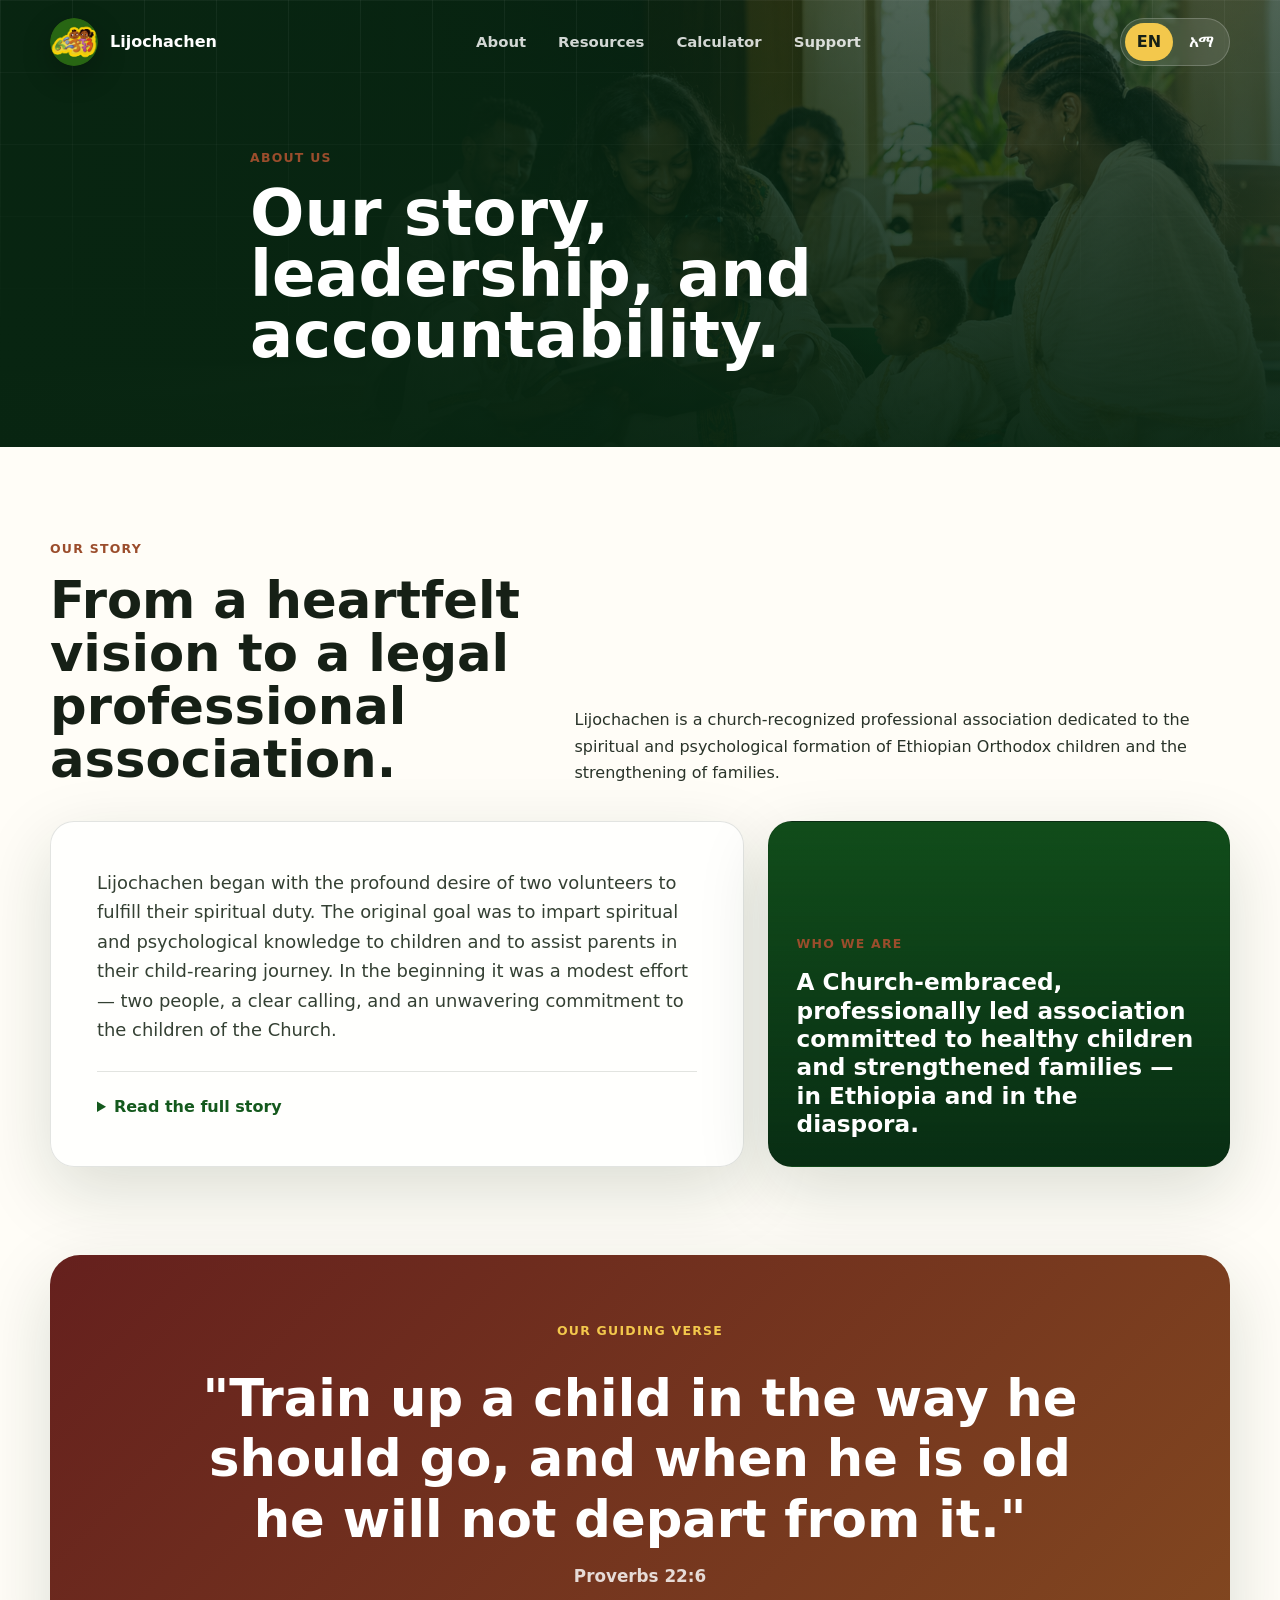
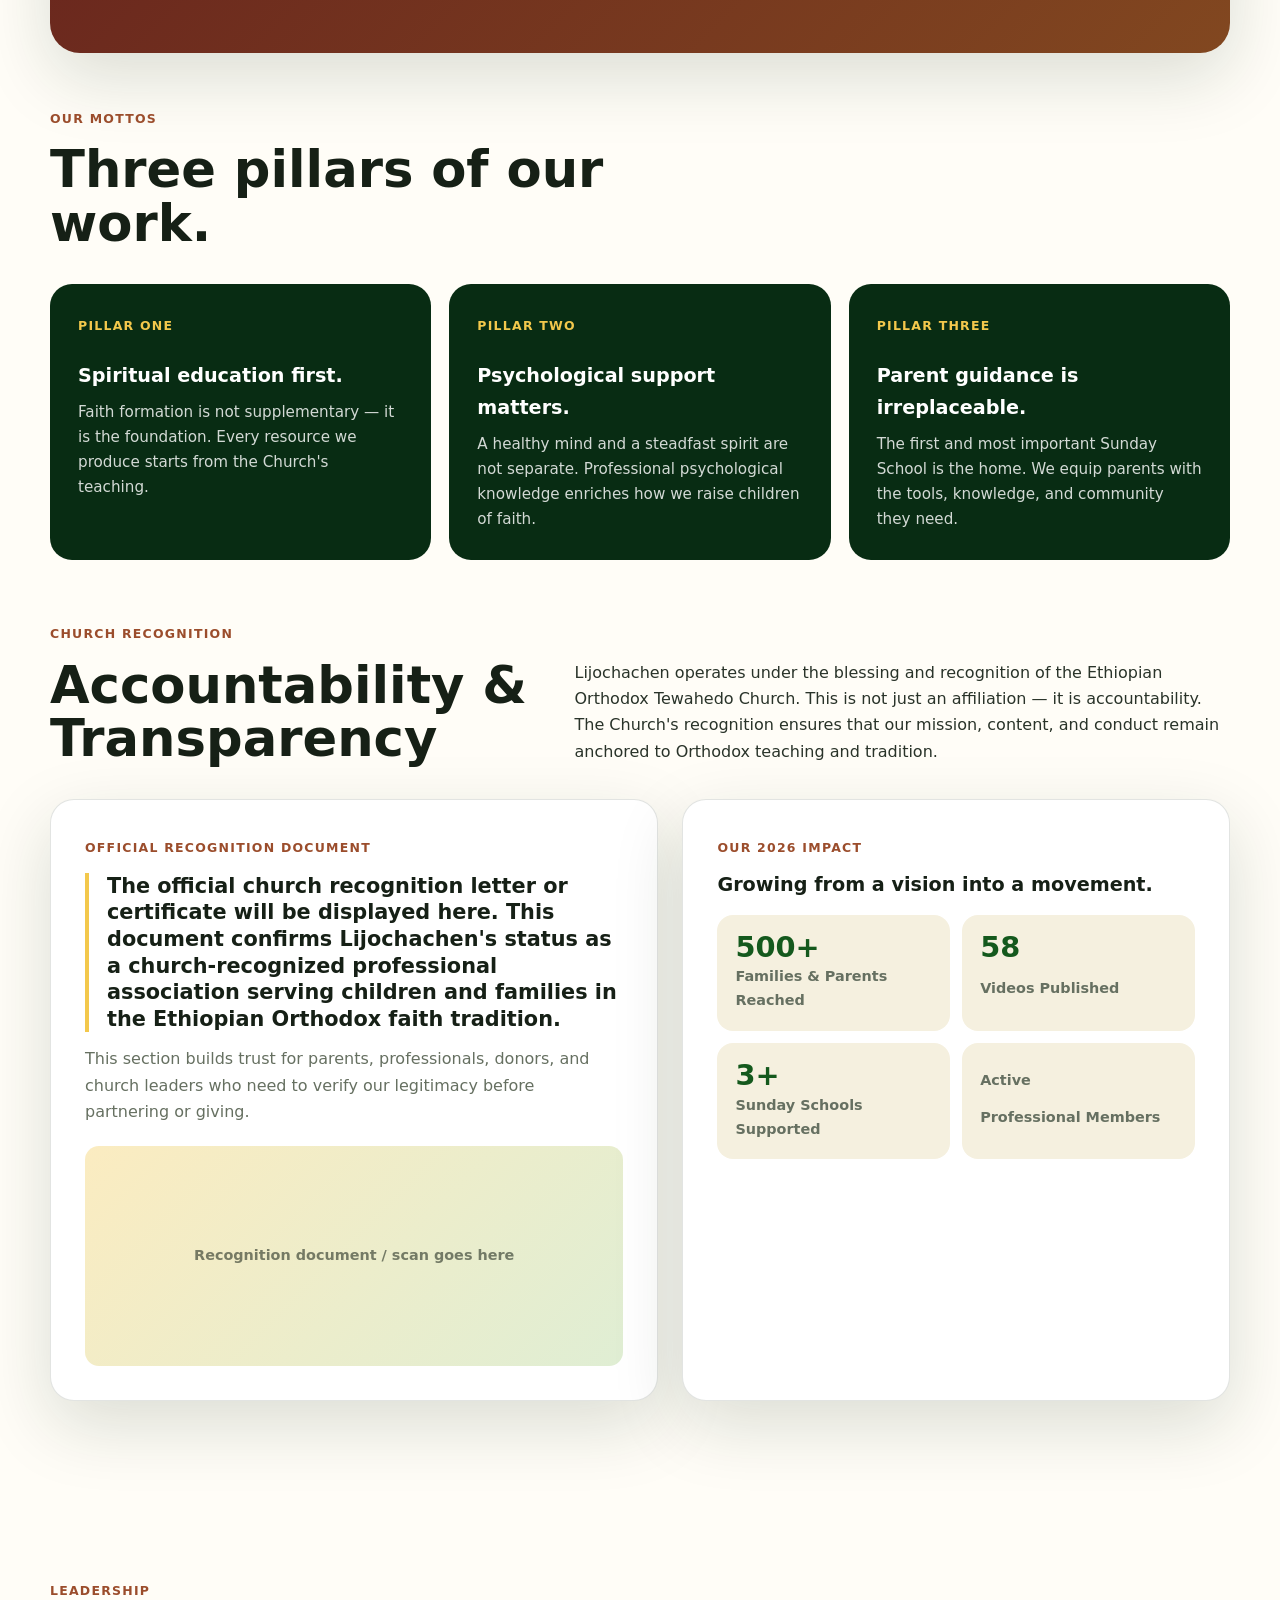
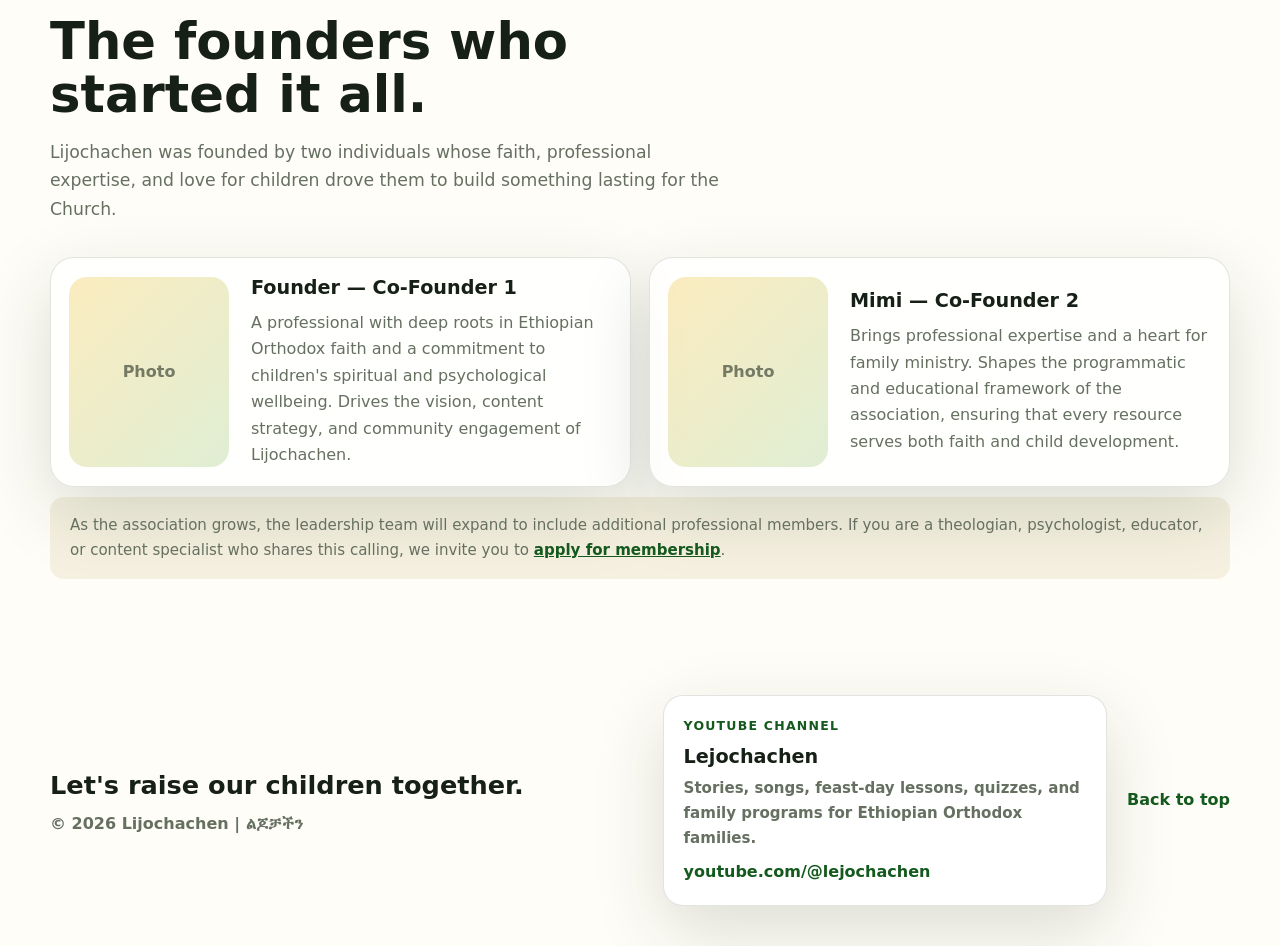
==== about.html @ ba5012df "first commit" ====
<!DOCTYPE html>
<html lang="en">
<head>
  <meta charset="UTF-8" />
  <meta name="viewport" content="width=device-width, initial-scale=1.0" />
  <title>About | Lijochachen</title>
  <link rel="stylesheet" href="styles.css" />
</head>
<body data-lang="en">
  <header class="site-shell subpage-shell" id="top">
    <nav class="nav" aria-label="Primary navigation">
      <a class="brand" href="index.html">
        <img src="assets/logo.png" alt="Lijochachen logo">
        <span>Lijochachen</span>
      </a>
      <div class="nav-links">
        <div class="nav-item">
          <a href="about.html"><span class="lang en">About</span><span class="lang am">ስለ እኛ</span></a>
          <div class="dropdown-menu">
            <a href="#story"><span class="lang en">Our Story & Leadership</span><span class="lang am">ታሪካችንና አመራር</span></a>
            <a href="#recognition"><span class="lang en">Church Recognition</span><span class="lang am">የቤተ ክርስቲያን ዕውቅና</span></a>
          </div>
        </div>
        <a href="resources.html"><span class="lang en">Resources</span><span class="lang am">መረጃዎች</span></a>
        <a href="baptism.html"><span class="lang en">Calculator</span><span class="lang am">ማስያ</span></a>
        <div class="nav-item">
          <a href="support.html"><span class="lang en">Support</span><span class="lang am">ድጋፍ</span></a>
          <div class="dropdown-menu">
            <a href="support.html#why"><span class="lang en">Why Support Us</span><span class="lang am">ለምን ይደግፉናል</span></a>
            <a href="support.html#give"><span class="lang en">Give / Volunteer</span><span class="lang am">ይስጡ / ያገልግሉ</span></a>
            <a href="support.html#join"><span class="lang en">Become a Member</span><span class="lang am">አባል ይሁኑ</span></a>
            <a href="support.html#contact"><span class="lang en">Contact</span><span class="lang am">ያግኙን</span></a>
          </div>
        </div>
      </div>
      <div class="language-toggle" aria-label="Language selector">
        <button type="button" class="lang-btn active" data-set-lang="en">EN</button>
        <button type="button" class="lang-btn" data-set-lang="am">አማ</button>
      </div>
    </nav>

    <section class="page-hero">
      <p class="eyebrow"><span class="lang en">About Us</span><span class="lang am">ስለ እኛ</span></p>
      <h1><span class="lang en">Our story, leadership, and accountability.</span><span class="lang am">ታሪካችን፣ አመራራችን እና ተአማኒነታችን።</span></h1>
    </section>
  </header>

  <main>

    <!-- ── Our Story ── -->
    <section id="story" class="section about-section">
      <div class="section-heading">
        <div>
          <p class="eyebrow"><span class="lang en">Our Story</span><span class="lang am">ታሪካችን</span></p>
          <h2><span class="lang en">From a heartfelt vision to a legal professional association.</span><span class="lang am">ከልባዊ ርዕይ ወደ ሕጋዊ የሙያ ማኅበር።</span></h2>
        </div>
        <div>
          <p><span class="lang en">Lijochachen is a church-recognized professional association dedicated to the spiritual and psychological formation of Ethiopian Orthodox children and the strengthening of families.</span><span class="lang am">ልጆቻችን ለኢትዮጵያ ኦርቶዶክስ ልጆች መንፈሳዊና ሥነ-ልቦናዊ ምስረታ እና ቤተሰቦችን ለማጠናከር የቆመ በቤተ ክርስቲያን ዕውቅና ያገኘ የሙያ ማኅበር ነው።</span></p>
        </div>
      </div>

      <div class="about-grid">
        <article class="story-card">
          <p><span class="lang en">Lijochachen began with the profound desire of two volunteers to fulfill their spiritual duty. The original goal was to impart spiritual and psychological knowledge to children and to assist parents in their child-rearing journey. In the beginning it was a modest effort — two people, a clear calling, and an unwavering commitment to the children of the Church.</span><span class="lang am">ልጆቻችን የተጀመረው ሁለት በጎ ፈቃደኞች መንፈሳዊ ግዴታቸውን ለመወጣት ባላቸው ጥልቅ ፍላጎት ነው። ዋና ዓላማው ለልጆች መንፈሳዊና ሥነ-ልቦናዊ እውቀትን ማዳረስ እና ወላጆችን ልጆቻቸውን ለማሳደግ ማገዝ ነበር። ከጅምሩ ትሑት ጥረት ነበር — ሁለት ሰዎች፣ ዋጋ ያለው ጥሪ፣ ለቤተ ክርስቲያን ልጆች ማጠናጠናዊ ቁርጠኝነት።</span></p>

          <details>
            <summary><span class="lang en">Read the full story</span><span class="lang am">ሙሉ ታሪኩን ያንብቡ</span></summary>
            <p><span class="lang en">By the grace of God and the dedication of its founders, this work gained the recognition and blessing of the Holy Ethiopian Orthodox Tewahedo Church. That recognition marked a turning point — the effort moved from a grassroots initiative into a formal, church-embraced professional association. Today, Lijochachen encompasses experts from theology, child psychology, education, content creation, and family counseling. It operates with a structured framework, guided by both the faith of the Church and the standards of professional excellence.</span><span class="lang am">በእግዚአብሔር ጸጋና የመሥራቾቹ ቁርጠኝነት ይህ ሥራ የቅድስት የኢትዮጵያ ኦርቶዶክስ ተዋህዶ ቤተ ክርስቲያን ዕውቅናና በረከት አገኘ። ይህ ዕውቅና ወሳኝ ለውጥ ነበር — ጥረቱ ከሕዝባዊ ተነሳሽነት ወደ ይፋዊ፣ በቤተ ክርስቲያን የታቀፈ ሙያ ማኅበር ተሸጋገረ። ዛሬ ልጆቻችን ከሥነ-መለኮት፣ ሥነ-ልቦና፣ ትምህርት፣ ይዘት ፈጠራ እና የቤተሰብ ማማከር ባለሙያዎችን ያቀፈ ነው። በቤተ ክርስቲያን እምነትና ሙያዊ ብቃት ደረጃዎች ተመርቶ ሥርዓታማ ማዕቀፍ ውስጥ ይሠራል።</span></p>
            <p><span class="lang en">The name "Lijochachen" — ልጆቻችን — means "Our Children." It is not possessive in a narrow sense; it is a declaration that every Ethiopian Orthodox child is a shared responsibility, a common treasure, and a living promise of the Church's future. From Sunday School halls to diaspora homes, from digital content to professional training, Lijochachen is present wherever children and families need guidance.</span><span class="lang am">"ልጆቻችን" ማለት ጠባብ ባለቤትነት አይደለም — እያንዳንዱ የኢትዮጵያ ኦርቶዶክስ ልጅ የጋራ ኃላፊነት፣ የጋራ ሀብት እና የቤተ ክርስቲያን ወደፊት ሕያው ቃል ኪዳን ነው ይለናል። ከሰንበት ትምህርት ቤት አዳራሽ እስከ ዲያስፖራ ቤቶች፣ ከዲጂታል ይዘት እስከ ሙያዊ ሥልጠና — ልጆቻችን ልጆችና ቤተሰቦች መመሪያ በሚፈልጉበት ቦታ ሁሉ ይገኛል።</span></p>
          </details>
        </article>

        <aside class="identity-card">
          <span class="mini-label"><span class="lang en">Who We Are</span><span class="lang am">የእኛ ማንነት</span></span>
          <p><span class="lang en">A Church-embraced, professionally led association committed to healthy children and strengthened families — in Ethiopia and in the diaspora.</span><span class="lang am">በቤተ ክርስቲያን የታቀፈ፣ በባለሙያዎች የሚመራ — ጤናማ ልጆችንና ጽኑ ቤተሰቦችን ለመገንባት የቆመ ማኅበር — በኢትዮጵያም ሆነ በዲያስፖራ።</span></p>
        </aside>
      </div>
    </section>

    <!-- ── Guiding Verse & Mottos ── -->
    <div class="scripture-break" style="width: min(1180px, calc(100% - 40px)); margin: 0 auto 12px;">
      <span class="mini-label"><span class="lang en">Our Guiding Verse</span><span class="lang am">የአገልግሎታችን መሪ ጥቅስ</span></span>
      <blockquote><span class="lang en">"Train up a child in the way he should go, and when he is old he will not depart from it."</span><span class="lang am">"ልጅን በሚሔድበት መንገድ ምራው፤ በሸመገለም ጊዜ ከእርሱ ፈቀቅ አይልም።"</span></blockquote>
      <strong><span class="lang en">Proverbs 22:6</span><span class="lang am">መጽሐፈ ምሳሌ 22፡6</span></strong>
    </div>

    <section class="section" style="padding-top: 40px; padding-bottom: 60px;">
      <div class="section-heading compact">
        <p class="eyebrow"><span class="lang en">Our Mottos</span><span class="lang am">መርሆቻችን</span></p>
        <h2><span class="lang en">Three pillars of our work.</span><span class="lang am">ሥራችን ሦስት ምሰሶዎች።</span></h2>
      </div>
      <div class="mottos-grid">
        <div class="motto-card">
          <span class="mini-label"><span class="lang en">Pillar One</span><span class="lang am">አንደኛ ምሰሶ</span></span>
          <p><span class="lang en">Spiritual education first.</span><span class="lang am">መንፈሳዊ ትምህርት አስቀድሞ።</span></p>
          <p style="font-size: 0.95rem; font-weight: 400; opacity: 0.82; margin-top: 8px;"><span class="lang en">Faith formation is not supplementary — it is the foundation. Every resource we produce starts from the Church's teaching.</span><span class="lang am">የእምነት ምስረታ ተጨማሪ አይደለም — መሠረቱ ነው። የምናቀርበው ሀብት ሁሉ ከቤተ ክርስቲያን ትምህርት ይጀምራል።</span></p>
        </div>
        <div class="motto-card">
          <span class="mini-label"><span class="lang en">Pillar Two</span><span class="lang am">ሁለተኛ ምሰሶ</span></span>
          <p><span class="lang en">Psychological support matters.</span><span class="lang am">ሥነ-ልቦናዊ ድጋፍ አስፈላጊ ነው።</span></p>
          <p style="font-size: 0.95rem; font-weight: 400; opacity: 0.82; margin-top: 8px;"><span class="lang en">A healthy mind and a steadfast spirit are not separate. Professional psychological knowledge enriches how we raise children of faith.</span><span class="lang am">ጤናማ አእምሮና ጽኑ መንፈስ ተለዩ አይደሉም። ሙያዊ ሥነ-ልቦናዊ እውቀት የእምነት ልጆችን ማሳደጊያ ያሻሽላል።</span></p>
        </div>
        <div class="motto-card">
          <span class="mini-label"><span class="lang en">Pillar Three</span><span class="lang am">ሦስተኛ ምሰሶ</span></span>
          <p><span class="lang en">Parent guidance is irreplaceable.</span><span class="lang am">የወላጆች መመሪያ የማይተካ ነው።</span></p>
          <p style="font-size: 0.95rem; font-weight: 400; opacity: 0.82; margin-top: 8px;"><span class="lang en">The first and most important Sunday School is the home. We equip parents with the tools, knowledge, and community they need.</span><span class="lang am">ቀዳሚ እና ወሳኝ ሰንበት ትምህርት ቤት ቤቱ ነው። ወላጆችን ሀብቶችን፣ እውቀትን እና ማኅበረሰብ እናሟላቸዋለን።</span></p>
        </div>
      </div>
    </section>

    <!-- ── Church Recognition ── -->
    <section id="recognition" class="section" style="padding-top: 0;">
      <div class="section-heading">
        <div>
          <p class="eyebrow"><span class="lang en">Church Recognition</span><span class="lang am">የቤተ ክርስቲያን ዕውቅና</span></p>
          <h2><span class="lang en">Accountability & Transparency</span><span class="lang am">ተጠያቂነትና ግልጽነት</span></h2>
        </div>
        <div>
          <p><span class="lang en">Lijochachen operates under the blessing and recognition of the Ethiopian Orthodox Tewahedo Church. This is not just an affiliation — it is accountability. The Church's recognition ensures that our mission, content, and conduct remain anchored to Orthodox teaching and tradition.</span><span class="lang am">ልጆቻችን የኢትዮጵያ ኦርቶዶክስ ተዋህዶ ቤተ ክርስቲያን ዕውቅናና ቡራኬ ያገኘ ነው። ይህ ዝምድና ብቻ አይደለም — ተጠያቂነት ነው። ዕውቅናው ተልዕኮአችን፣ ይዘታችን እና ሁኔታዎቻችን ሁልጊዜ ከኦርቶዶክስ ትምህርትና ወግ ጋር የሚጣጣሙ መሆናቸውን ያረጋግጣል።</span></p>
        </div>
      </div>

      <div class="trust-grid">
        <article class="recognition-card">
          <span class="mini-label"><span class="lang en">Official Recognition Document</span><span class="lang am">ይፋዊ የዕውቅና ሰነድ</span></span>
          <blockquote>
            <span class="lang en">The official church recognition letter or certificate will be displayed here. This document confirms Lijochachen's status as a church-recognized professional association serving children and families in the Ethiopian Orthodox faith tradition.</span>
            <span class="lang am">ይፋዊ የቤተ ክርስቲያን የዕውቅና ደብዳቤ ወይም ሰርተፊኬት እዚህ ይታያል። ይህ ሰነድ ልጆቻችን የኢትዮጵያ ኦርቶዶክስ ተዋህዶ ቤተ ክርስቲያን እምነት ወጎች ውስጥ ልጆችንና ቤተሰቦችን የሚያገለግል ዕውቅና ያገኘ ሙያ ማኅበር መሆኑን ያረጋግጣል።</span>
          </blockquote>
          <p><span class="lang en">This section builds trust for parents, professionals, donors, and church leaders who need to verify our legitimacy before partnering or giving.</span><span class="lang am">ይህ ክፍል ከመቀላቀላቸው ወይም ከመደገፋቸው በፊት ትክክለኛነታችንን ማረጋገጥ ለሚፈልጉ ወላጆች፣ ባለሙያዎች፣ ደጋፊዎችና ቤተ ክርስቲያን አመራሮች ተዓማኒነትን ያጠናክራል።</span></p>
          <div class="photo-slot" style="min-height: 220px; margin-top: 20px; border-radius: 14px;">
            <span style="font-size: 0.9rem;"><span class="lang en">Recognition document / scan goes here</span><span class="lang am">የዕውቅና ሰነድ / ቅኝት እዚህ ይቀመጣል</span></span>
          </div>
        </article>

        <article class="impact-card">
          <span class="mini-label"><span class="lang en">Our 2026 Impact</span><span class="lang am">የ2026 ተጽዕኖ</span></span>
          <h3><span class="lang en">Growing from a vision into a movement.</span><span class="lang am">ከርዕይ ወደ ንቅናቄ እያደገ።</span></h3>
          <div class="impact-grid">
            <div>
              <strong>500+</strong>
              <span><span class="lang en">Families & Parents Reached</span><span class="lang am">የደረሱ ቤተሰቦችና ወላጆች</span></span>
            </div>
            <div>
              <strong>58</strong>
              <span><span class="lang en">Videos Published</span><span class="lang am">የታተሙ ቪዲዮዎች</span></span>
            </div>
            <div>
              <strong>3+</strong>
              <span><span class="lang en">Sunday Schools Supported</span><span class="lang am">የተደገፉ ሰንበት ት/ቤቶች</span></span>
            </div>
            <div>
              <strong><span class="lang en">Active</span><span class="lang am">ንቁ</span></strong>
              <span><span class="lang en">Professional Members</span><span class="lang am">የሙያ አባላት</span></span>
            </div>
          </div>
        </article>
      </div>
    </section>

    <!-- ── Founders / Leadership ── -->
    <section id="leadership" class="section team-section">
      <div class="section-heading compact">
        <p class="eyebrow"><span class="lang en">Leadership</span><span class="lang am">አመራር</span></p>
        <h2><span class="lang en">The founders who started it all.</span><span class="lang am">ሁሉንም የጀመሩ መሥራቾች።</span></h2>
        <p class="section-lead"><span class="lang en">Lijochachen was founded by two individuals whose faith, professional expertise, and love for children drove them to build something lasting for the Church.</span><span class="lang am">ልጆቻችን እምነታቸው፣ ሙያዊ ብቃታቸውና ለልጆች ያላቸው ፍቅር ለቤተ ክርስቲያን ዘላቂ ነገር ለመሥራት ያነሳሳቸው ሁለት ሰዎች መሥርቷቸዋል።</span></p>
      </div>

      <div class="people-grid">
        <article class="person-card">
          <div class="photo-slot">
            <span><span class="lang en">Photo</span><span class="lang am">ፎቶ</span></span>
          </div>
          <div>
            <h3><span class="lang en">Founder — Co-Founder 1</span><span class="lang am">መሥራች — 1ኛ</span></h3>
            <p><span class="lang en">A professional with deep roots in Ethiopian Orthodox faith and a commitment to children's spiritual and psychological wellbeing. Drives the vision, content strategy, and community engagement of Lijochachen.</span><span class="lang am">በኢትዮጵያ ኦርቶዶክስ እምነት ጥልቅ ሥር ያለው ባለሙያ፣ ለልጆች መንፈሳዊና ሥነ-ልቦናዊ ደህንነት ቁርጠኛ። የልጆቻችን ርዕይ፣ የይዘት ስትራቴጂና የማኅበረሰብ ትስስር ይመራል/ትመራለች።</span></p>
          </div>
        </article>

        <article class="person-card">
          <div class="photo-slot">
            <span><span class="lang en">Photo</span><span class="lang am">ፎቶ</span></span>
          </div>
          <div>
            <h3>Mimi — <span class="lang en">Co-Founder 2</span><span class="lang am">2ኛ መሥራች</span></h3>
            <p><span class="lang en">Brings professional expertise and a heart for family ministry. Shapes the programmatic and educational framework of the association, ensuring that every resource serves both faith and child development.</span><span class="lang am">ሙያዊ ብቃትንና ለቤተሰብ አገልግሎት ያለ ልብ ይዛ/ይዞ ይጠቀማል/ትጠቀማለች። ለሁሉም ሀብቶች እምነትና የልጆችን እድገት ማገልገልን ለማረጋገጥ ሥርዓታማ እና የትምህርት ማዕቀፍ ይቀርጻሉ/ትቀርጻለች።</span></p>
          </div>
        </article>
      </div>

      <div class="team-note">
        <p><span class="lang en">As the association grows, the leadership team will expand to include additional professional members. If you are a theologian, psychologist, educator, or content specialist who shares this calling, we invite you to <a href="support.html#join" style="color:var(--green); font-weight:900;">apply for membership</a>.</span><span class="lang am">ማኅበሩ እያደገ ሲሄድ የአመራር ቡድን ተጨማሪ ሙያ አባላትን ያካትታል። ይህን ጥሪ የሚጋሩ ሥነ-መለኮት፣ ሥነ-ልቦና፣ ትምህርት ወይም ይዘት ባለሙያ ከሆኑ <a href="support.html#join" style="color:var(--green); font-weight:900;">ለአባልነት ያመልክቱ</a>።</span></p>
      </div>
    </section>

  </main>

  <footer>
    <div class="footer-invitation">
      <strong><span class="lang en">Let's raise our children together.</span><span class="lang am">ልጆቻችንን አብረን እናሳድግ!</span></strong>
      <span>© 2026 Lijochachen | ልጆቻችን</span>
    </div>
    <aside class="telegram-widget">
      <span class="mini-label"><span class="lang en">YouTube Channel</span><span class="lang am">የዩቱብ ቻናል</span></span>
      <h3>Lejochachen</h3>
      <p><span class="lang en">Stories, songs, feast-day lessons, quizzes, and family programs for Ethiopian Orthodox families.</span><span class="lang am">ለኢትዮጵያ ኦርቶዶክስ ቤተሰቦች ታሪኮች፣ መዝሙሮች፣ ትምህርቶችና ፕሮግራሞች።</span></p>
      <a href="https://www.youtube.com/@lejochachen" target="_blank" rel="noopener">youtube.com/@lejochachen</a>
    </aside>
    <a href="#top"><span class="lang en">Back to top</span><span class="lang am">ወደ ላይ</span></a>
  </footer>

  <script src="app.js"></script>
</body>
</html>
---- styles.css ----
:root {
  --ink: #162016;
  --text: #293329;
  --muted: #667061;
  --paper: #fffdf7;
  --soft: #f5f0df;
  --deep: #082c13;
  --green: #14591d;
  --leaf: #dceccf;
  --gold: #f3c84c;
  --brick: #9b4d2c;
  --line: rgba(22, 32, 22, 0.12);
  --shadow: 0 24px 70px rgba(11, 37, 18, 0.15);
}

* {
  box-sizing: border-box;
}

html {
  scroll-behavior: smooth;
}

body {
  margin: 0;
  color: var(--text);
  background:
    linear-gradient(180deg, rgba(245, 240, 223, 0.75), rgba(255, 253, 247, 0.98) 420px),
    var(--paper);
  font-family: Inter, ui-sans-serif, system-ui, -apple-system, BlinkMacSystemFont, "Segoe UI", Arial, sans-serif;
  line-height: 1.65;
}

body[data-lang="am"] {
  line-height: 1.85;
}

.lang {
  display: inline;
}

body[data-lang="en"] .lang.am,
body[data-lang="am"] .lang.en {
  display: none;
}

a {
  color: inherit;
}

.site-shell {
  position: relative;
  min-height: 760px;
  overflow: hidden;
  color: white;
  background:
    linear-gradient(90deg, rgba(8, 37, 17, 0.98) 0%, rgba(8, 37, 17, 0.86) 36%, rgba(8, 37, 17, 0.3) 70%),
    linear-gradient(180deg, rgba(8, 37, 17, 0.58), rgba(8, 37, 17, 0.94)),
    url("assets/hero-family.png") center / cover no-repeat,
    linear-gradient(135deg, #082511 0%, #0f3f1c 48%, #17351f 100%);
}

.site-shell::before {
  content: "";
  position: absolute;
  inset: 0;
  background:
    linear-gradient(90deg, rgba(255, 255, 255, 0.05) 1px, transparent 1px),
    linear-gradient(180deg, rgba(255, 255, 255, 0.045) 1px, transparent 1px);
  background-size: 72px 72px;
  mask-image: linear-gradient(180deg, black, transparent 80%);
  pointer-events: none;
}

.subpage-shell {
  min-height: 430px;
}

.page-hero {
  position: relative;
  z-index: 1;
  width: min(1180px, calc(100% - 40px));
  margin: 0 auto;
  padding: 74px 0 120px;
}

.page-hero h1 {
  max-width: 920px;
  margin: 0;
  font-size: clamp(2.5rem, 5vw, 5rem);
}

.nav {
  position: sticky;
  top: 0;
  z-index: 20;
  display: grid;
  grid-template-columns: auto minmax(240px, 1fr) auto;
  align-items: center;
  gap: 22px;
  width: min(1180px, calc(100% - 40px));
  margin: 0 auto;
  padding: 18px 0;
}

.brand {
  display: inline-flex;
  align-items: center;
  gap: 12px;
  text-decoration: none;
  font-weight: 800;
  letter-spacing: 0;
}

.brand img {
  width: 48px;
  height: 48px;
  border-radius: 50%;
  background: white;
  box-shadow: 0 10px 30px rgba(0, 0, 0, 0.24);
}

.nav-links {
  display: flex;
  justify-content: center;
  gap: 8px;
  flex-wrap: wrap;
}

.nav-item {
  position: relative;
}

.nav-links a,
.nav-item > a {
  display: inline-flex;
  padding: 9px 12px;
  border-radius: 999px;
  color: rgba(255, 255, 255, 0.82);
  text-decoration: none;
  font-size: 0.93rem;
  font-weight: 700;
}

.nav-links a:hover,
.nav-item:focus-within > a,
.nav-item:hover > a {
  color: white;
  background: rgba(255, 255, 255, 0.1);
}

.dropdown-menu {
  position: absolute;
  top: calc(100% + 8px);
  left: 0;
  z-index: 30;
  display: none;
  min-width: 250px;
  padding: 8px;
  border: 1px solid rgba(255, 255, 255, 0.16);
  border-radius: 18px;
  background: rgba(8, 37, 17, 0.96);
  box-shadow: 0 20px 60px rgba(0, 0, 0, 0.26);
  backdrop-filter: blur(18px);
}

.dropdown-menu a {
  display: flex;
  width: 100%;
  border-radius: 12px;
  white-space: normal;
}

.nav-item:hover .dropdown-menu,
.nav-item:focus-within .dropdown-menu {
  display: grid;
}

.language-toggle {
  display: flex;
  gap: 4px;
  padding: 4px;
  border: 1px solid rgba(255, 255, 255, 0.2);
  border-radius: 999px;
  background: rgba(255, 255, 255, 0.1);
  backdrop-filter: blur(14px);
}

.lang-btn {
  min-width: 48px;
  min-height: 38px;
  border: 0;
  border-radius: 999px;
  background: transparent;
  color: white;
  font-weight: 800;
  cursor: pointer;
}

.lang-btn.active {
  background: var(--gold);
  color: #162016;
}

.hero {
  position: relative;
  z-index: 1;
  display: grid;
  grid-template-columns: minmax(0, 1.05fr) minmax(320px, 0.85fr);
  gap: clamp(32px, 6vw, 84px);
  align-items: center;
  width: min(1180px, calc(100% - 40px));
  min-height: 650px;
  margin: 0 auto;
  padding: 70px 0 110px;
}

.hero-copy {
  max-width: 780px;
}

.eyebrow,
.mini-label {
  display: inline-flex;
  align-items: center;
  gap: 8px;
  margin: 0 0 14px;
  color: var(--brick);
  font-size: 0.78rem;
  font-weight: 900;
  letter-spacing: 0.1em;
  text-transform: uppercase;
}

.hero .eyebrow,
.hero .mini-label {
  color: var(--gold);
}

body[data-lang="am"] .eyebrow,
body[data-lang="am"] .mini-label {
  letter-spacing: 0;
}

h1,
h2,
h3,
p {
  margin-top: 0;
}

h1 {
  max-width: 820px;
  margin-bottom: 24px;
  font-size: clamp(3rem, 7vw, 6.4rem);
  line-height: 0.96;
  letter-spacing: 0;
}

body[data-lang="am"] h1 {
  line-height: 1.15;
}

.hero-lead {
  max-width: 670px;
  margin-bottom: 18px;
  color: rgba(255, 255, 255, 0.82);
  font-size: clamp(1.08rem, 2vw, 1.35rem);
}

.hero-actions {
  display: flex;
  flex-wrap: wrap;
  gap: 12px;
  margin-top: 30px;
}

.btn {
  display: inline-flex;
  align-items: center;
  justify-content: center;
  min-height: 50px;
  padding: 13px 20px;
  border-radius: 999px;
  text-decoration: none;
  font-weight: 900;
}

.btn.primary {
  background: var(--gold);
  color: var(--ink);
  box-shadow: 0 15px 35px rgba(243, 200, 76, 0.25);
}

.btn.ghost {
  border: 1px solid rgba(255, 255, 255, 0.28);
  color: white;
  background: rgba(255, 255, 255, 0.08);
}

.hero-panel {
  display: grid;
  gap: 18px;
}

.emblem,
.verse-card,
.metric-row {
  border: 1px solid rgba(255, 255, 255, 0.18);
  background: rgba(255, 255, 255, 0.1);
  box-shadow: 0 25px 70px rgba(0, 0, 0, 0.22);
  backdrop-filter: blur(18px);
}

.emblem {
  display: grid;
  place-items: center;
  min-height: 330px;
  border-radius: 28px;
}

.emblem img {
  width: min(260px, 70%);
  border-radius: 50%;
  background: white;
  box-shadow: 0 22px 65px rgba(0, 0, 0, 0.34);
}

.verse-card {
  border-radius: 22px;
  padding: 24px;
}

.verse-card p {
  margin-bottom: 8px;
  color: white;
  font-size: 1.25rem;
  font-weight: 850;
}

.verse-card strong {
  color: rgba(255, 255, 255, 0.74);
}

.metric-row {
  display: grid;
  grid-template-columns: repeat(3, 1fr);
  overflow: hidden;
  border-radius: 18px;
}

.metric-row div {
  padding: 20px;
  border-right: 1px solid rgba(255, 255, 255, 0.14);
}

.metric-row div:last-child {
  border-right: 0;
}

.metric-row strong,
.metric-row span {
  display: block;
}

.metric-row span {
  color: rgba(255, 255, 255, 0.72);
  font-size: 0.88rem;
}

.section {
  width: min(1180px, calc(100% - 40px));
  margin: 0 auto;
  padding: 88px 0;
}

.section-heading {
  display: grid;
  grid-template-columns: minmax(0, 0.85fr) minmax(0, 1.15fr);
  gap: 40px;
  align-items: end;
  margin-bottom: 34px;
}

.section-heading.compact {
  display: block;
  max-width: 720px;
}

.section-lead {
  max-width: 680px;
  margin-top: 16px;
  color: var(--muted);
  font-size: 1.08rem;
}

h2 {
  margin-bottom: 0;
  color: var(--ink);
  font-size: clamp(2rem, 4vw, 4rem);
  line-height: 1.04;
  letter-spacing: 0;
}

body[data-lang="am"] h2 {
  line-height: 1.22;
}

h3 {
  margin-bottom: 10px;
  color: var(--ink);
  font-size: 1.2rem;
  line-height: 1.24;
}

p {
  margin-bottom: 0;
}

.about-grid {
  display: grid;
  grid-template-columns: minmax(0, 1.2fr) minmax(290px, 0.8fr);
  gap: 24px;
}

.story-card,
.identity-card,
.program-card,
.person-card,
.contact-card,
.action-tile,
.calculator-card {
  border: 1px solid var(--line);
  border-radius: 24px;
  background: rgba(255, 255, 255, 0.78);
  box-shadow: var(--shadow);
}

.story-card {
  padding: clamp(26px, 5vw, 46px);
}

.story-card p {
  max-width: 780px;
  color: #344033;
  font-size: 1.12rem;
}

details {
  margin-top: 26px;
  padding-top: 22px;
  border-top: 1px solid var(--line);
}

summary {
  color: var(--green);
  cursor: pointer;
  font-weight: 900;
}

details p {
  margin-top: 18px;
  color: var(--muted);
  font-size: 1rem;
}

.scripture-break {
  width: min(1180px, calc(100% - 40px));
  margin: 0 auto 12px;
  padding: clamp(34px, 6vw, 62px);
  border-radius: 30px;
  color: white;
  text-align: center;
  background:
    linear-gradient(135deg, rgba(100, 31, 29, 0.98), rgba(128, 71, 31, 0.94)),
    var(--brick);
  box-shadow: var(--shadow);
}

.scripture-break .mini-label {
  color: var(--gold);
}

.scripture-break blockquote {
  max-width: 920px;
  margin: 12px auto 14px;
  font-size: clamp(1.7rem, 4vw, 3.4rem);
  font-weight: 900;
  line-height: 1.18;
}

body[data-lang="am"] .scripture-break blockquote {
  line-height: 1.35;
}

.scripture-break strong {
  color: rgba(255, 255, 255, 0.82);
  font-size: 1.05rem;
}

.identity-card {
  display: flex;
  min-height: 280px;
  padding: 28px;
  flex-direction: column;
  justify-content: flex-end;
  color: white;
  background:
    linear-gradient(180deg, rgba(8, 44, 19, 0.28), rgba(8, 44, 19, 0.96)),
    var(--green);
}

.identity-card p {
  font-size: 1.45rem;
  font-weight: 850;
  line-height: 1.22;
}

.trust-grid {
  display: grid;
  grid-template-columns: minmax(0, 1fr) minmax(320px, 0.9fr);
  gap: 24px;
  margin-top: 24px;
}

.recognition-card,
.impact-card {
  border: 1px solid var(--line);
  border-radius: 24px;
  padding: clamp(24px, 4vw, 34px);
  background: white;
  box-shadow: var(--shadow);
}

.recognition-card blockquote {
  margin: 0 0 14px;
  padding-left: 18px;
  border-left: 4px solid var(--gold);
  color: var(--ink);
  font-size: 1.3rem;
  font-weight: 850;
  line-height: 1.28;
}

.recognition-card p {
  color: var(--muted);
}

.impact-grid {
  display: grid;
  grid-template-columns: repeat(2, minmax(0, 1fr));
  gap: 12px;
  margin-top: 18px;
}

.impact-grid div {
  display: grid;
  gap: 4px;
  padding: 18px;
  border-radius: 16px;
  background: var(--soft);
}

.impact-grid strong {
  color: var(--green);
  font-size: 1.8rem;
  line-height: 1;
}

.impact-grid span {
  color: var(--muted);
  font-size: 0.9rem;
  font-weight: 800;
}

.program-grid {
  display: grid;
  grid-template-columns: repeat(3, minmax(0, 1fr));
  gap: 18px;
}

.program-card {
  padding: 26px;
  color: inherit;
  text-decoration: none;
  transition: transform 180ms ease, box-shadow 180ms ease;
}

.program-card:hover {
  transform: translateY(-4px);
  box-shadow: 0 28px 80px rgba(11, 37, 18, 0.18);
}

.card-number {
  display: inline-flex;
  width: 42px;
  height: 42px;
  align-items: center;
  justify-content: center;
  margin-bottom: 34px;
  border-radius: 50%;
  color: var(--ink);
  background: var(--leaf);
  font-weight: 900;
}

.program-card p,
.person-card p,
.support-copy p,
.contact-card p,
.calculator-intro p,
.resource-card p {
  color: var(--muted);
}

.resource-tools,
.age-tools {
  display: flex;
  flex-wrap: wrap;
  gap: 10px;
  margin-bottom: 20px;
}

.age-tools {
  margin-top: -6px;
  margin-bottom: 24px;
}

.filter-btn,
.age-btn,
.donation-tab,
.copy-btn {
  width: auto;
  min-height: 42px;
  border: 1px solid var(--line);
  border-radius: 999px;
  padding: 9px 15px;
  color: var(--ink);
  background: white;
  font-weight: 900;
}

.filter-btn.active,
.age-btn.active,
.donation-tab.active,
.copy-btn {
  color: white;
  background: var(--green);
}

.diaspora-filter.active {
  background: var(--brick);
}

.resource-grid {
  display: grid;
  grid-template-columns: repeat(3, minmax(0, 1fr));
  gap: 18px;
}

.resource-card {
  min-height: 260px;
  padding: 26px;
  border: 1px solid var(--line);
  border-radius: 24px;
  background: white;
  box-shadow: var(--shadow);
}

.resource-card.is-hidden {
  display: none;
}

.resource-type {
  display: inline-flex;
  margin-bottom: 36px;
  border-radius: 999px;
  padding: 7px 11px;
  color: var(--green);
  background: var(--leaf);
  font-size: 0.82rem;
  font-weight: 900;
}

.youtube-feature {
  display: grid;
  grid-template-columns: minmax(0, 1fr) auto;
  gap: 22px;
  align-items: center;
  margin-bottom: 22px;
  padding: 28px;
  border: 1px solid var(--line);
  border-radius: 24px;
  background: white;
  box-shadow: var(--shadow);
}

.youtube-feature p {
  color: var(--muted);
}

.video-grid {
  display: grid;
  grid-template-columns: repeat(4, minmax(0, 1fr));
  gap: 14px;
}

.video-card {
  display: grid;
  gap: 10px;
  min-height: 150px;
  padding: 18px;
  border: 1px solid var(--line);
  border-radius: 18px;
  color: var(--ink);
  text-decoration: none;
  background:
    linear-gradient(135deg, rgba(255, 255, 255, 0.95), rgba(220, 236, 207, 0.65)),
    white;
  box-shadow: var(--shadow);
}

.video-card span {
  color: var(--muted);
  font-size: 0.86rem;
  font-weight: 850;
}

.video-card strong {
  align-self: end;
  color: var(--green);
}

.diaspora-card {
  background:
    linear-gradient(135deg, rgba(255, 255, 255, 0.92), rgba(243, 200, 76, 0.2)),
    white;
}

.expert-callout {
  display: grid;
  grid-template-columns: minmax(0, 1fr) auto;
  gap: 22px;
  align-items: center;
  margin-top: 22px;
  padding: 28px;
  border: 1px solid var(--line);
  border-radius: 24px;
  color: white;
  background: linear-gradient(135deg, var(--deep), var(--green));
  box-shadow: var(--shadow);
}

.expert-callout h3 {
  color: white;
}

.expert-callout p {
  color: rgba(255, 255, 255, 0.78);
}

.baptism-section {
  padding-top: 76px;
}

.calculator-card {
  display: grid;
  grid-template-columns: minmax(260px, 0.65fr) minmax(320px, 1fr);
  gap: 28px;
  align-items: start;
  padding: clamp(24px, 4vw, 38px);
  background:
    linear-gradient(135deg, rgba(255, 255, 255, 0.92), rgba(220, 236, 207, 0.55)),
    white;
}

.calculator-intro {
  display: grid;
  gap: 10px;
}

.calculator-intro p {
  font-size: 1.05rem;
}

.baptism-form {
  display: grid;
  grid-template-columns: repeat(3, minmax(0, 1fr));
  gap: 14px;
}

.baptism-form label,
.baptism-form fieldset {
  display: grid;
  gap: 8px;
}

.birthdate-field {
  grid-column: 1 / -1;
}

.baptism-form label > span,
.baptism-form legend {
  color: var(--ink);
  font-size: 0.86rem;
  font-weight: 900;
}

.baptism-form fieldset {
  grid-column: 1 / -1;
  grid-template-columns: repeat(2, minmax(0, 1fr));
  margin: 0;
  border: 0;
  padding: 0;
}

.baptism-form legend {
  grid-column: 1 / -1;
  padding: 0;
}

.radio-pill {
  position: relative;
  display: flex;
  min-height: 50px;
  align-items: center;
  padding: 13px 15px;
  border: 1px solid var(--line);
  border-radius: 14px;
  background: white;
  cursor: pointer;
}

.radio-pill input {
  width: auto;
  margin: 0 10px 0 0;
  accent-color: var(--green);
}

.radio-pill span {
  font-weight: 850;
}

.baptism-form button {
  grid-column: 1 / -1;
}

.calculator-result {
  grid-column: 1 / -1;
  padding: 22px;
  border-radius: 18px;
  color: white;
  background: linear-gradient(135deg, var(--deep), var(--green));
}

.calculator-result .mini-label {
  color: var(--gold);
}

.calculator-result p {
  display: grid;
  gap: 6px;
  margin: 0;
  color: rgba(255, 255, 255, 0.78);
}

.calculator-result strong {
  color: white;
  font-size: clamp(1.55rem, 3vw, 2.4rem);
  line-height: 1.1;
}

.calculator-result b {
  color: white;
}

.recommendation-title {
  margin-top: 14px;
  color: var(--gold);
  font-size: 1.05rem;
  font-weight: 900;
}

.quote-band {
  display: grid;
  grid-template-columns: minmax(0, 1fr) minmax(260px, 0.45fr);
  gap: 34px;
  align-items: center;
  width: min(1180px, calc(100% - 40px));
  padding: 42px;
  border-radius: 28px;
  color: white;
  background:
    linear-gradient(135deg, rgba(8, 44, 19, 0.98), rgba(20, 89, 29, 0.92)),
    var(--deep);
  box-shadow: var(--shadow);
}

.quote-band h2 {
  color: white;
}

.quote-band p {
  color: var(--gold);
  font-size: clamp(1.5rem, 3vw, 2.5rem);
  font-weight: 900;
}

.people-grid {
  display: grid;
  grid-template-columns: repeat(2, minmax(0, 1fr));
  gap: 18px;
}

.person-card {
  display: grid;
  grid-template-columns: 160px minmax(0, 1fr);
  gap: 22px;
  align-items: center;
  padding: 18px;
}

.photo-slot {
  display: grid;
  min-height: 190px;
  place-items: center;
  border-radius: 18px;
  color: rgba(22, 32, 22, 0.56);
  background:
    linear-gradient(135deg, rgba(243, 200, 76, 0.35), rgba(220, 236, 207, 0.9));
  font-weight: 900;
}

.support-section {
  display: grid;
  grid-template-columns: minmax(0, 0.85fr) minmax(300px, 1fr);
  gap: 34px;
  align-items: center;
}

.support-actions {
  display: grid;
  gap: 16px;
}

.action-tile {
  display: grid;
  gap: 6px;
  padding: 26px;
  text-decoration: none;
}

.giving-tile {
  color: inherit;
}

.action-tile strong {
  color: var(--ink);
  font-size: 1.15rem;
}

.action-tile span {
  color: var(--muted);
}

.copy-btn {
  justify-self: start;
  margin-top: 10px;
  cursor: pointer;
}

.donation-tabs {
  display: flex;
  flex-wrap: wrap;
  gap: 8px;
  margin-top: 14px;
}

.donation-panel {
  display: none;
  gap: 8px;
  margin-top: 10px;
  padding: 16px;
  border: 1px solid var(--line);
  border-radius: 16px;
  background: var(--soft);
}

.donation-panel.active {
  display: grid;
}

.donation-panel p {
  margin: 0;
  color: var(--muted);
}

.donation-panel b {
  color: var(--ink);
}

.contact-card {
  display: grid;
  grid-template-columns: minmax(0, 0.82fr) minmax(320px, 1fr);
  gap: 34px;
  padding: clamp(26px, 5vw, 46px);
  background:
    linear-gradient(135deg, rgba(255, 255, 255, 0.9), rgba(245, 240, 223, 0.9));
}

form {
  display: grid;
  gap: 12px;
}

.volunteer-fields {
  display: grid;
  gap: 9px;
  padding: 16px;
  border: 1px solid var(--line);
  border-radius: 16px;
  background: rgba(220, 236, 207, 0.45);
}

.volunteer-fields[hidden] {
  display: none;
}

.field-label {
  color: var(--ink);
  font-size: 0.86rem;
  font-weight: 900;
}

.volunteer-fields label {
  display: flex;
  gap: 10px;
  align-items: flex-start;
  color: var(--text);
  font-weight: 750;
}

.volunteer-fields input {
  width: auto;
  margin-top: 5px;
  accent-color: var(--green);
}

input,
select,
textarea,
button {
  width: 100%;
  font: inherit;
}

input,
select,
textarea {
  border: 1px solid var(--line);
  border-radius: 14px;
  padding: 14px 15px;
  color: var(--ink);
  background: white;
}

textarea {
  min-height: 130px;
  resize: vertical;
}

button {
  min-height: 50px;
  border: 0;
  border-radius: 999px;
  color: white;
  background: var(--green);
  font-weight: 900;
  cursor: pointer;
}

.form-response {
  min-height: 24px;
  color: var(--green);
  font-weight: 850;
}

footer {
  display: grid;
  grid-template-columns: minmax(0, 1fr) minmax(280px, 0.75fr) auto;
  align-items: center;
  gap: 20px;
  width: min(1180px, calc(100% - 40px));
  margin: 0 auto;
  padding: 28px 0 40px;
  color: var(--muted);
  font-weight: 750;
}

footer a {
  color: var(--green);
  text-decoration: none;
}

.footer-invitation {
  display: grid;
  gap: 4px;
}

.footer-invitation strong {
  color: var(--ink);
  font-size: clamp(1.25rem, 2vw, 1.8rem);
}

.telegram-widget {
  display: grid;
  gap: 8px;
  padding: 20px;
  border: 1px solid var(--line);
  border-radius: 20px;
  background: white;
  box-shadow: var(--shadow);
}

.telegram-widget .mini-label {
  margin: 0;
  color: var(--green);
}

.telegram-widget h3 {
  margin: 0;
}

.telegram-widget p {
  color: var(--muted);
  font-size: 0.94rem;
}

.telegram-widget a {
  color: var(--green);
  font-weight: 900;
}

@media (max-width: 960px) {
  .site-shell {
    min-height: auto;
  }

  .nav {
    grid-template-columns: 1fr auto;
  }

  .nav-links {
    grid-column: 1 / -1;
    justify-content: flex-start;
    order: 3;
  }

  .hero,
  .page-hero,
  .section-heading,
  .about-grid,
  .trust-grid,
  .program-grid,
  .resource-grid,
  .video-grid,
  .youtube-feature,
  .expert-callout,
  .quote-band,
  .people-grid,
  .support-section,
  .contact-card,
  .calculator-card,
  footer {
    grid-template-columns: 1fr;
  }

  .hero {
    min-height: auto;
    padding-top: 42px;
  }

  .hero-panel {
    max-width: 620px;
  }
}

@media (max-width: 620px) {
  .nav,
  .hero,
  .page-hero,
  .section,
  .quote-band,
  .scripture-break,
  footer {
    width: min(100% - 28px, 1180px);
  }

  .nav {
    gap: 14px;
  }

  .brand span {
    font-size: 0.95rem;
  }

  .nav-links {
    gap: 4px;
  }

  .nav-links a {
    padding: 7px 8px;
    font-size: 0.82rem;
  }

  h1 {
    font-size: 2.8rem;
  }

  .hero {
    padding-bottom: 70px;
  }

  .emblem {
    min-height: 250px;
  }

  .metric-row {
    grid-template-columns: 1fr;
  }

  .metric-row div {
    border-right: 0;
    border-bottom: 1px solid rgba(255, 255, 255, 0.14);
  }

  .metric-row div:last-child {
    border-bottom: 0;
  }

  .section {
    padding: 64px 0;
  }

  .person-card {
    grid-template-columns: 1fr;
  }

  .baptism-form {
    grid-template-columns: 1fr;
  }

  .baptism-form fieldset {
    grid-template-columns: 1fr;
  }

  .photo-slot {
    min-height: 220px;
  }

  .quote-band {
    padding: 28px;
  }

  footer {
    align-items: stretch;
  }
}

/* ── Subpage shell (smaller hero for inner pages) ── */
.subpage-shell {
  min-height: auto;
}

.page-hero {
  position: relative;
  z-index: 1;
  width: min(1180px, calc(100% - 40px));
  margin: 0 auto;
  padding: 60px 0 80px;
  max-width: 780px;
}

.page-hero h1 {
  font-size: clamp(2.2rem, 5vw, 4.2rem);
}

/* ── Video grid ── */
.video-grid {
  display: grid;
  grid-template-columns: repeat(auto-fill, minmax(280px, 1fr));
  gap: 18px;
  margin-top: 24px;
}

.video-card {
  border: 1px solid var(--line);
  border-radius: 20px;
  overflow: hidden;
  background: white;
  box-shadow: var(--shadow);
  text-decoration: none;
  color: var(--text);
  transition: transform 180ms ease, box-shadow 180ms ease;
  display: flex;
  flex-direction: column;
}

.video-card:hover {
  transform: translateY(-4px);
  box-shadow: 0 28px 80px rgba(11, 37, 18, 0.18);
}

.video-thumb {
  position: relative;
  aspect-ratio: 16/9;
  background: var(--soft);
  overflow: hidden;
}

.video-thumb img {
  width: 100%;
  height: 100%;
  object-fit: cover;
}

.video-play {
  position: absolute;
  inset: 0;
  display: flex;
  align-items: center;
  justify-content: center;
  background: rgba(8, 37, 17, 0.35);
  transition: background 180ms ease;
}

.video-card:hover .video-play {
  background: rgba(8, 37, 17, 0.55);
}

.video-play-icon {
  width: 52px;
  height: 52px;
  border-radius: 50%;
  background: rgba(255,255,255,0.92);
  display: flex;
  align-items: center;
  justify-content: center;
}

.video-play-icon::after {
  content: "";
  display: block;
  width: 0;
  height: 0;
  border-top: 10px solid transparent;
  border-bottom: 10px solid transparent;
  border-left: 18px solid var(--green);
  margin-left: 4px;
}

.video-info {
  padding: 16px 18px 20px;
  flex: 1;
  display: flex;
  flex-direction: column;
  gap: 6px;
}

.video-date {
  color: var(--muted);
  font-size: 0.82rem;
  font-weight: 800;
}

.video-title {
  color: var(--ink);
  font-weight: 800;
  font-size: 0.95rem;
  line-height: 1.35;
}

.channel-banner {
  display: grid;
  grid-template-columns: auto 1fr auto;
  gap: 22px;
  align-items: center;
  padding: clamp(24px, 4vw, 38px);
  border-radius: 28px;
  color: white;
  background: linear-gradient(135deg, rgba(8,44,19,0.98), rgba(20,89,29,0.92));
  box-shadow: var(--shadow);
  text-decoration: none;
  margin-bottom: 40px;
  transition: opacity 180ms ease;
}

.channel-banner:hover {
  opacity: 0.92;
}

.channel-banner-icon {
  width: 72px;
  height: 72px;
  border-radius: 50%;
  background: white;
  overflow: hidden;
  flex-shrink: 0;
  box-shadow: 0 8px 24px rgba(0,0,0,0.24);
}

.channel-banner-icon img {
  width: 100%;
  height: 100%;
  object-fit: cover;
}

.channel-banner h3 {
  color: white;
  font-size: 1.4rem;
  margin-bottom: 4px;
}

.channel-banner p {
  color: rgba(255,255,255,0.76);
  font-size: 0.95rem;
  margin: 0;
}

.channel-banner .btn {
  white-space: nowrap;
  flex-shrink: 0;
}

/* ── Why support / membership ── */
.why-support-grid {
  display: grid;
  grid-template-columns: repeat(3, minmax(0,1fr));
  gap: 18px;
  margin-top: 28px;
}

.why-card {
  border: 1px solid var(--line);
  border-radius: 22px;
  padding: 28px;
  background: white;
  box-shadow: var(--shadow);
}

.why-card .card-icon {
  font-size: 2rem;
  margin-bottom: 16px;
  display: block;
}

.why-card h3 {
  font-size: 1.05rem;
}

.benefit-list {
  list-style: none;
  padding: 0;
  margin: 0;
  display: grid;
  gap: 14px;
}

.benefit-list li {
  display: flex;
  gap: 14px;
  align-items: flex-start;
}

.benefit-dot {
  flex-shrink: 0;
  width: 28px;
  height: 28px;
  border-radius: 50%;
  background: var(--leaf);
  display: flex;
  align-items: center;
  justify-content: center;
  color: var(--green);
  font-weight: 900;
  font-size: 0.85rem;
  margin-top: 2px;
}

.join-grid {
  display: grid;
  grid-template-columns: minmax(0,1fr) minmax(320px,0.9fr);
  gap: 28px;
  align-items: start;
  margin-top: 28px;
}

.join-card {
  border: 1px solid var(--line);
  border-radius: 24px;
  padding: clamp(24px,4vw,38px);
  background: white;
  box-shadow: var(--shadow);
}

.join-form-card {
  border: 1px solid var(--line);
  border-radius: 24px;
  padding: clamp(24px,4vw,38px);
  background: linear-gradient(135deg, rgba(220,236,207,0.45), rgba(255,255,255,0.9));
  box-shadow: var(--shadow);
}

.work-together-grid {
  display: grid;
  grid-template-columns: repeat(3, minmax(0,1fr));
  gap: 16px;
  margin-top: 22px;
}

.work-card {
  border: 1px solid var(--line);
  border-radius: 18px;
  padding: 22px;
  background: var(--soft);
}

.work-card .card-num {
  display: inline-flex;
  width: 36px;
  height: 36px;
  border-radius: 50%;
  align-items: center;
  justify-content: center;
  background: var(--leaf);
  color: var(--ink);
  font-weight: 900;
  font-size: 0.85rem;
  margin-bottom: 14px;
}

.work-card h3 {
  font-size: 1rem;
  margin-bottom: 8px;
}

/* ── About page team ── */
.team-note {
  margin-top: 10px;
  padding: 16px 20px;
  border-radius: 14px;
  background: var(--soft);
  color: var(--muted);
  font-size: 0.94rem;
}

/* ── Mottos band ── */
.mottos-grid {
  display: grid;
  grid-template-columns: repeat(3, minmax(0,1fr));
  gap: 18px;
  margin-top: 28px;
}

.motto-card {
  border-radius: 22px;
  padding: 28px;
  background: var(--deep);
  color: white;
}

.motto-card .mini-label {
  color: var(--gold);
}

.motto-card p {
  font-size: 1.2rem;
  font-weight: 850;
  color: white;
  margin-top: 10px;
}

/* ── Responsive additions ── */
@media (max-width: 960px) {
  .channel-banner {
    grid-template-columns: auto 1fr;
  }
  .channel-banner .btn {
    grid-column: 1 / -1;
  }
  .why-support-grid,
  .work-together-grid,
  .mottos-grid {
    grid-template-columns: 1fr;
  }
  .join-grid {
    grid-template-columns: 1fr;
  }
}

@media (max-width: 620px) {
  .video-grid {
    grid-template-columns: 1fr;
  }
}
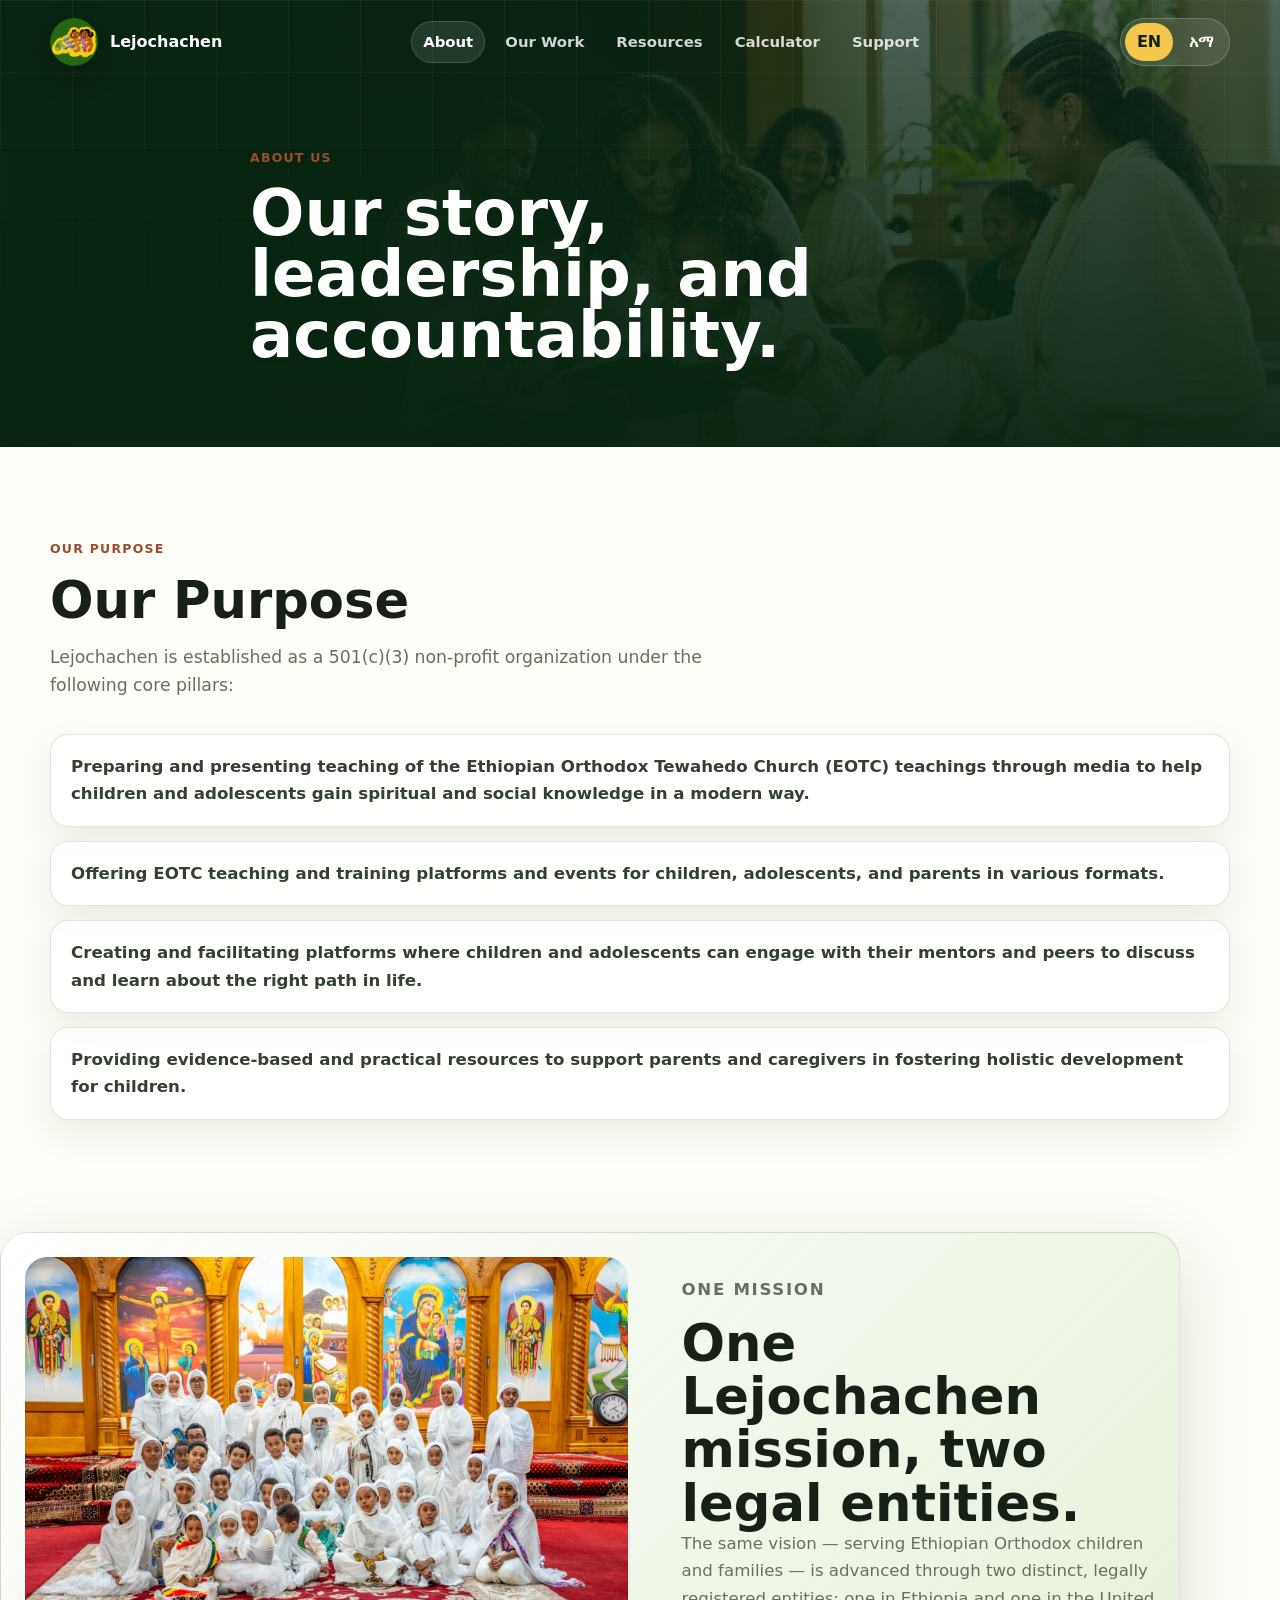
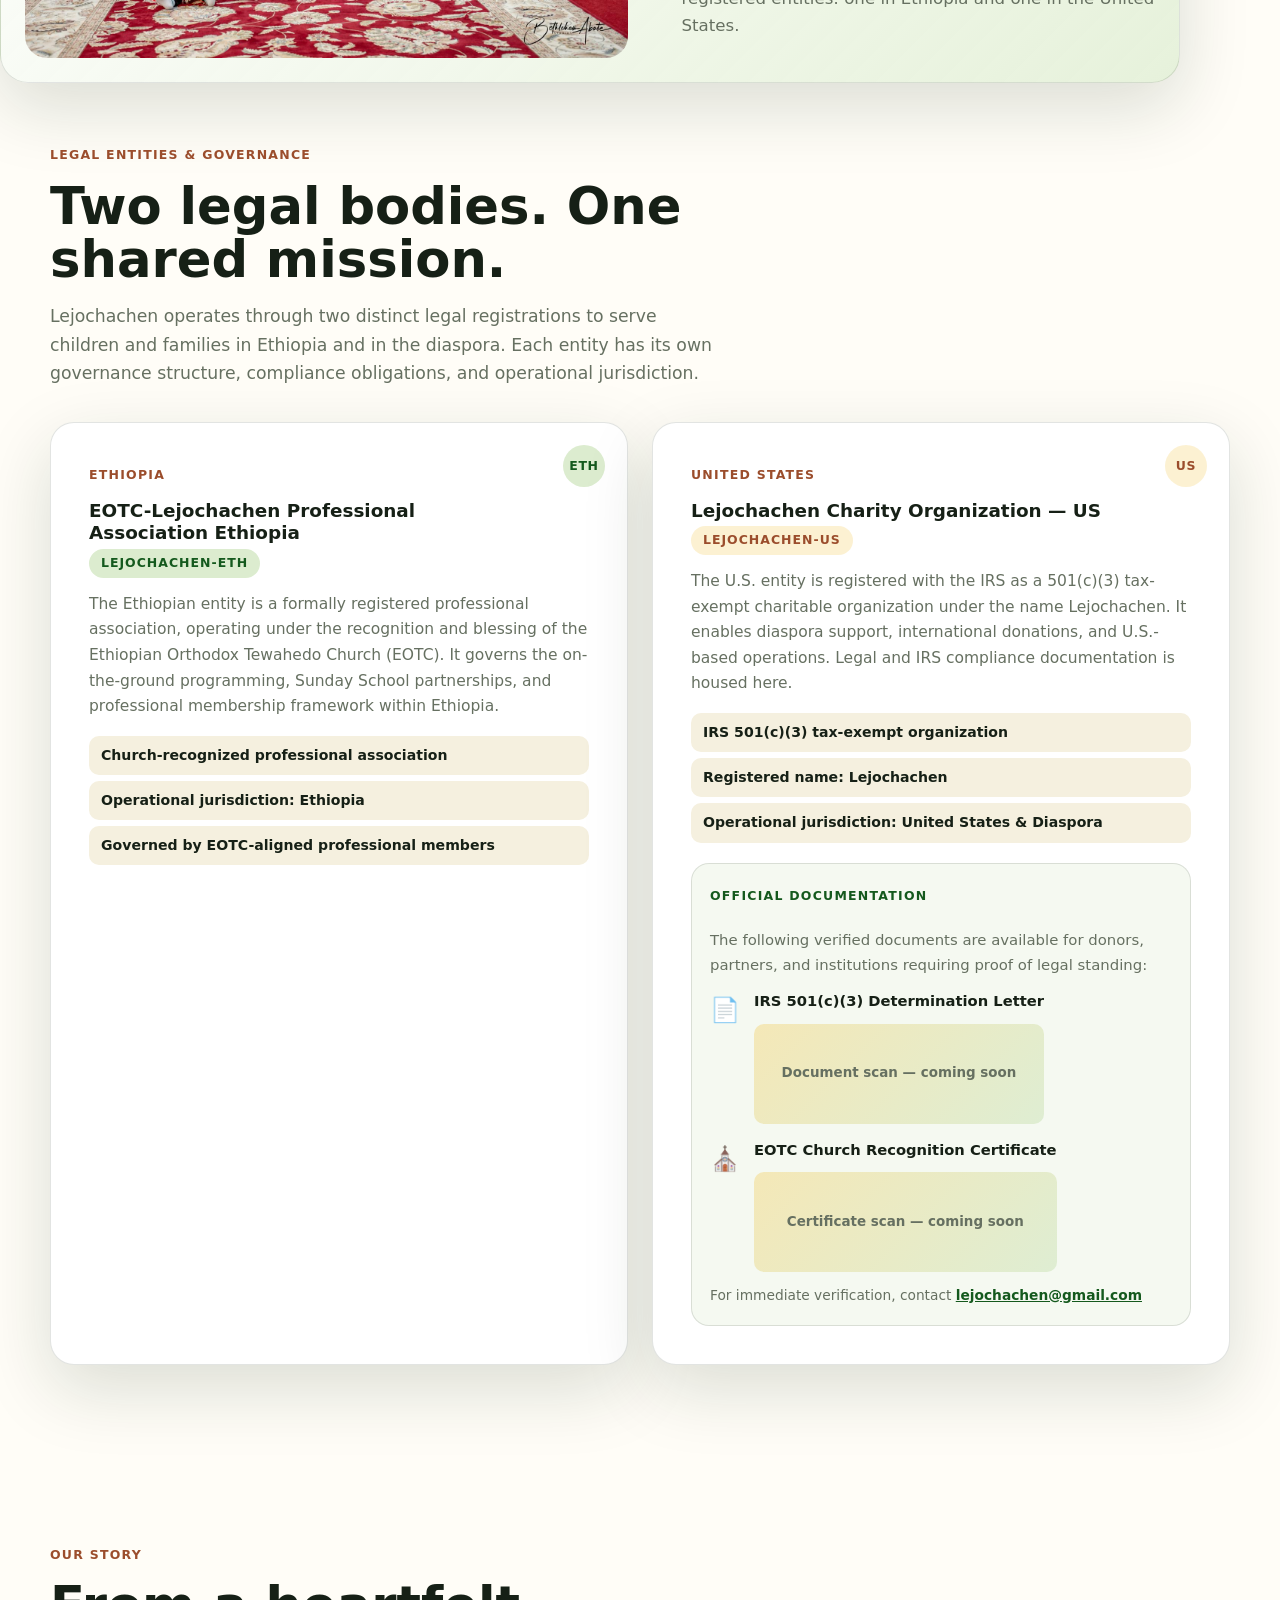
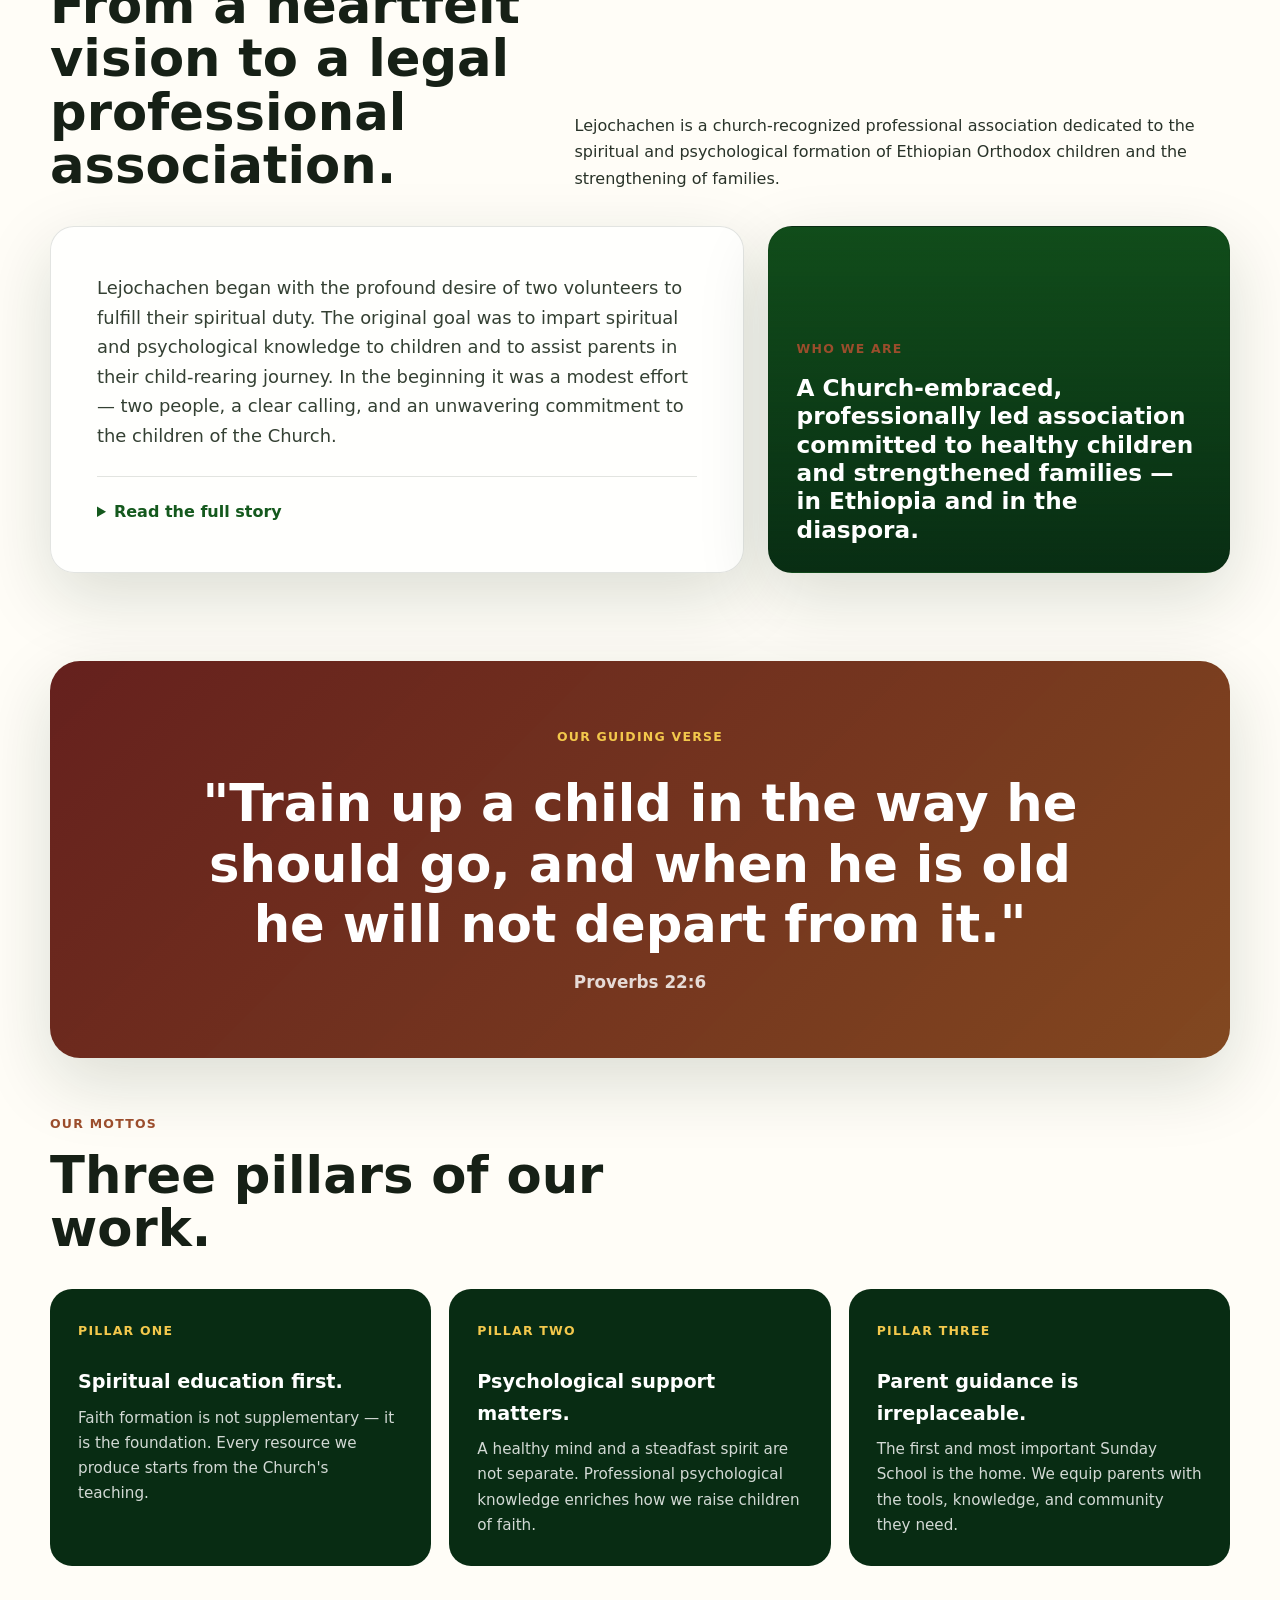
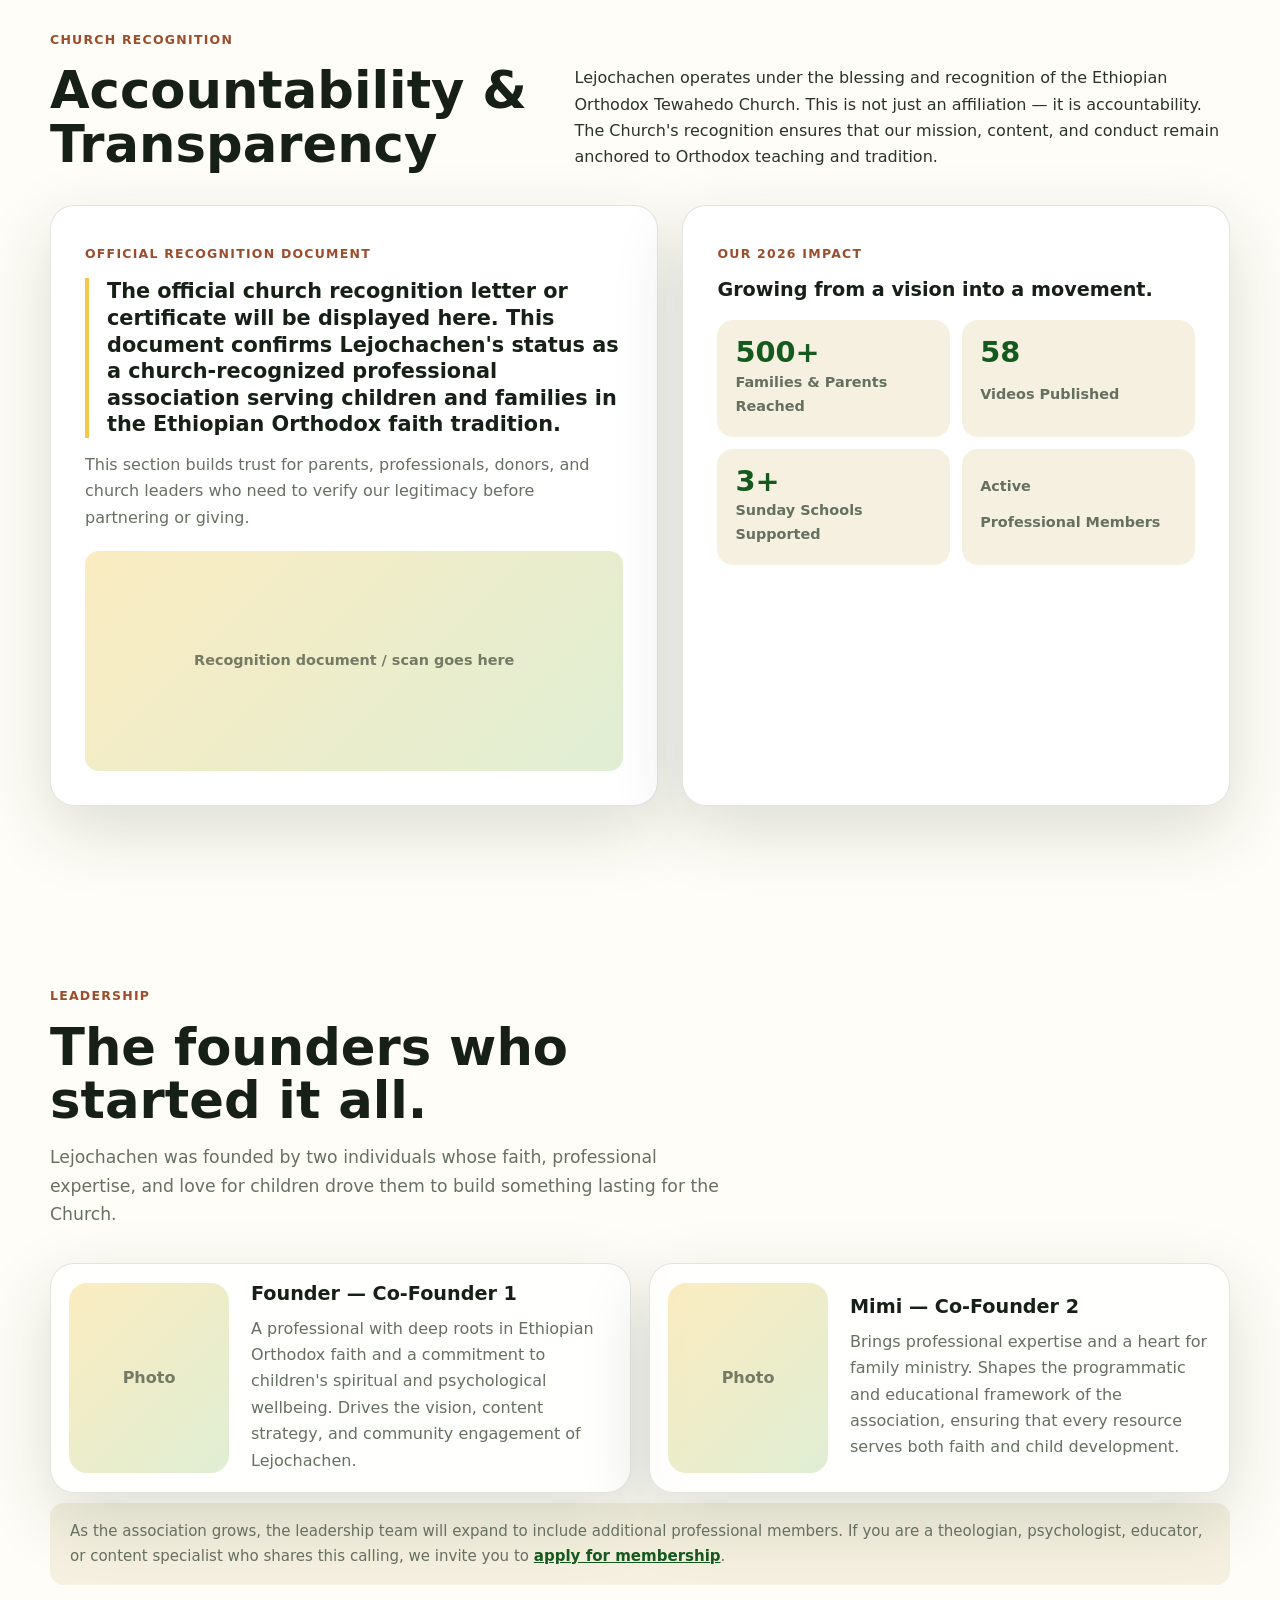
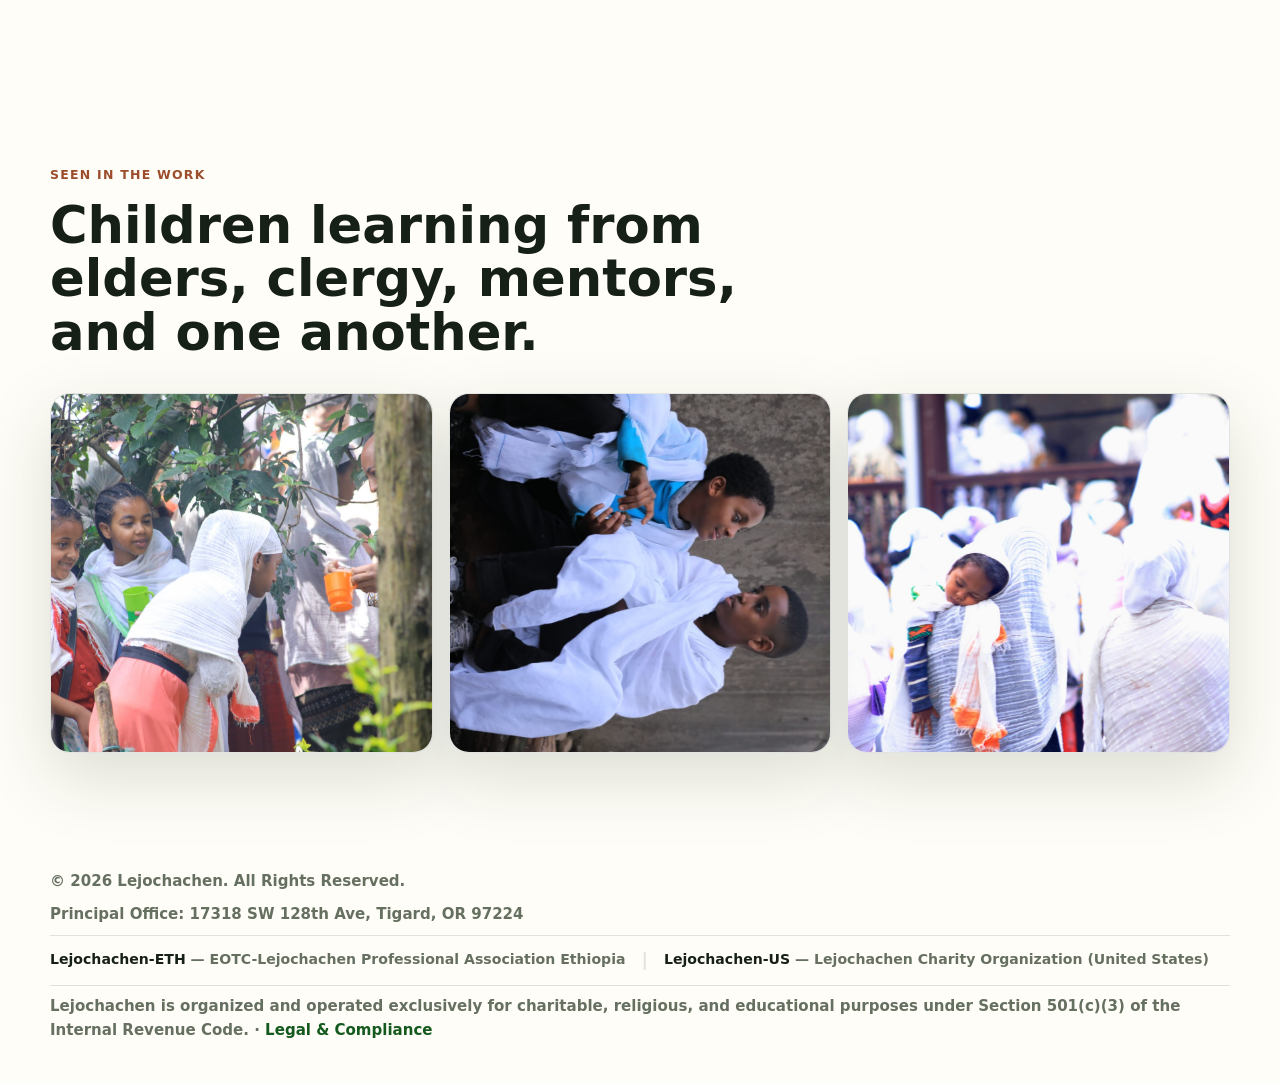
==== commit 58581223: "final commit" ====
--- a/about.html
+++ b/about.html
@@ -3,25 +3,37 @@
 <head>
   <meta charset="UTF-8" />
   <meta name="viewport" content="width=device-width, initial-scale=1.0" />
-  <title>About | Lijochachen</title>
+  <title>About | Lejochachen</title>
   <link rel="stylesheet" href="styles.css" />
 </head>
 <body data-lang="en">
   <header class="site-shell subpage-shell" id="top">
     <nav class="nav" aria-label="Primary navigation">
       <a class="brand" href="index.html">
-        <img src="assets/logo.png" alt="Lijochachen logo">
-        <span>Lijochachen</span>
+        <img src="assets/logo.png" alt="Lejochachen logo">
+        <span><span class="lang en">Lejochachen</span><span class="lang am">ልጆቻችን</span></span>
       </a>
+
       <div class="nav-links">
         <div class="nav-item">
           <a href="about.html"><span class="lang en">About</span><span class="lang am">ስለ እኛ</span></a>
           <div class="dropdown-menu">
-            <a href="#story"><span class="lang en">Our Story & Leadership</span><span class="lang am">ታሪካችንና አመራር</span></a>
-            <a href="#recognition"><span class="lang en">Church Recognition</span><span class="lang am">የቤተ ክርስቲያን ዕውቅና</span></a>
-          </div>
-        </div>
-        <a href="resources.html"><span class="lang en">Resources</span><span class="lang am">መረጃዎች</span></a>
+            <a href="about.html#purpose"><span class="lang en">Our Purpose</span><span class="lang am">ዓላማችን</span></a>
+            <a href="about.html#story"><span class="lang en">Our Story & Leadership</span><span class="lang am">ታሪካችንና አመራር</span></a>
+            <a href="about.html#recognition"><span class="lang en">Church Recognition</span><span class="lang am">የቤተ ክርስቲያን ዕውቅና</span></a>
+            <a href="about.html#legal-entities"><span class="lang en">Legal Entities</span><span class="lang am">ሕጋዊ አካላት</span></a>
+            <a href="about.html#leadership"><span class="lang en">Leadership</span><span class="lang am">አመራር</span></a>
+          </div>
+        </div>
+        <a href="index.html#work"><span class="lang en">Our Work</span><span class="lang am">ሥራችን</span></a>
+        <div class="nav-item">
+          <a href="resources.html"><span class="lang en">Resources</span><span class="lang am">መረጃዎች</span></a>
+          <div class="dropdown-menu">
+            <a href="resources.html#youtube"><span class="lang en">YouTube Channel</span><span class="lang am">የዩቱብ ቻናል</span></a>
+            <a href="resources.html#family-registry"><span class="lang en">Family Spiritual Registry</span><span class="lang am">የቤተሰብ ማኅደር</span></a>
+            <a href="resources.html#photo-archive"><span class="lang en">Photo Archive</span><span class="lang am">የፎቶ ማኅደር</span></a>
+          </div>
+        </div>
         <a href="baptism.html"><span class="lang en">Calculator</span><span class="lang am">ማስያ</span></a>
         <div class="nav-item">
           <a href="support.html"><span class="lang en">Support</span><span class="lang am">ድጋፍ</span></a>
@@ -33,6 +45,7 @@
           </div>
         </div>
       </div>
+
       <div class="language-toggle" aria-label="Language selector">
         <button type="button" class="lang-btn active" data-set-lang="en">EN</button>
         <button type="button" class="lang-btn" data-set-lang="am">አማ</button>
@@ -46,6 +59,102 @@
   </header>
 
   <main>
+
+    <!-- Legal purpose from founding documents -->
+    <section id="purpose" class="section purpose-section">
+      <div class="section-heading compact">
+        <p class="eyebrow">Our Purpose</p>
+        <h2>Our Purpose</h2>
+        <p class="section-lead">Lejochachen is established as a 501(c)(3) non-profit organization under the following core pillars:</p>
+      </div>
+      <ul class="purpose-list">
+        <li>Preparing and presenting teaching of the Ethiopian Orthodox Tewahedo Church (EOTC) teachings through media to help children and adolescents gain spiritual and social knowledge in a modern way.</li>
+        <li>Offering EOTC teaching and training platforms and events for children, adolescents, and parents in various formats.</li>
+        <li>Creating and facilitating platforms where children and adolescents can engage with their mentors and peers to discuss and learn about the right path in life.</li>
+        <li>Providing evidence-based and practical resources to support parents and caregivers in fostering holistic development for children.</li>
+      </ul>
+    </section>
+
+    <section class="wide-photo-band">
+      <img src="assets/gallery/PHOTO-2026-06-06-01-33-40 2.jpg" alt="Lejochachen children gathered inside the church" data-gallery-img>
+      <div>
+        <p class="eyebrow">One Mission</p>
+        <h2>One Lejochachen mission, two legal entities.</h2>
+        <p>The same vision — serving Ethiopian Orthodox children and families — is advanced through two distinct, legally registered entities: one in Ethiopia and one in the United States.</p>
+      </div>
+    </section>
+
+    <!-- ── Dual Entity Information Architecture ── -->
+    <section id="legal-entities" class="section dual-entity-section">
+      <div class="section-heading compact">
+        <p class="eyebrow"><span class="lang en">Legal Entities &amp; Governance</span><span class="lang am">ሕጋዊ አካላት እና አስተዳደር</span></p>
+        <h2><span class="lang en">Two legal bodies. One shared mission.</span><span class="lang am">ሁለት ሕጋዊ አካላት። አንድ የጋራ ተልዕኮ።</span></h2>
+        <p class="section-lead"><span class="lang en">Lejochachen operates through two distinct legal registrations to serve children and families in Ethiopia and in the diaspora. Each entity has its own governance structure, compliance obligations, and operational jurisdiction.</span><span class="lang am">ልጆቻችን በኢትዮጵያ እና ዲያስፖራ ልጆችና ቤተሰቦችን ለማገልገል ሁለት ልዩ ሕጋዊ ምዝገባዎችን ይጠቀማል።</span></p>
+      </div>
+
+      <div class="entity-grid">
+        <!-- Ethiopia -->
+        <div class="entity-card entity-card-eth">
+          <div class="entity-card-badge">ETH</div>
+          <span class="mini-label"><span class="lang en">Ethiopia</span><span class="lang am">ኢትዮጵያ</span></span>
+          <h3>EOTC-Lejochachen Professional Association Ethiopia</h3>
+          <p class="entity-abbr">Lejochachen-ETH</p>
+          <p><span class="lang en">The Ethiopian entity is a formally registered professional association, operating under the recognition and blessing of the Ethiopian Orthodox Tewahedo Church (EOTC). It governs the on-the-ground programming, Sunday School partnerships, and professional membership framework within Ethiopia.</span><span class="lang am">ኢትዮጵያ ውስጥ ይሰራ ያለው አካል ሕጋዊ የሙያ ማኅበር ሲሆን በኢትዮጵያ ኦርቶዶክስ ተዋህዶ ቤተ ክርስቲያን (EOTC) ዕውቅናና ቡራኬ ይሠራል። በኢትዮጵያ ያለ ፕሮግራሞችን፣ ሰንበት ትምህርት ቤቶችን እና ሙያ ማኅበሩን ያስተዳድራል።</span></p>
+          <ul class="entity-detail-list">
+            <li><span class="lang en">Church-recognized professional association</span><span class="lang am">ዕውቅና ያገኘ ሙያ ማኅበር</span></li>
+            <li><span class="lang en">Operational jurisdiction: Ethiopia</span><span class="lang am">ሥራ ስፋት: ኢትዮጵያ</span></li>
+            <li><span class="lang en">Governed by EOTC-aligned professional members</span><span class="lang am">EOTC-ታማኝ ሙያ አባላት ያስተዳድሩታል</span></li>
+          </ul>
+        </div>
+
+        <!-- US -->
+        <div class="entity-card entity-card-us">
+          <div class="entity-card-badge">US</div>
+          <span class="mini-label"><span class="lang en">United States</span><span class="lang am">አሜሪካ</span></span>
+          <h3>Lejochachen Charity Organization — US</h3>
+          <p class="entity-abbr">Lejochachen-US</p>
+          <p><span class="lang en">The U.S. entity is registered with the IRS as a 501(c)(3) tax-exempt charitable organization under the name Lejochachen. It enables diaspora support, international donations, and U.S.-based operations. Legal and IRS compliance documentation is housed here.</span><span class="lang am">አሜሪካ ያለው አካል ከIRS ጋር Lejochachen በሚለው ስም 501(c)(3) ለበጎ አድራጎት ዓላማ ምዝገባ ያለው ነው። ዲያስፖራ ድጋፍ፣ ዓለም አቀፍ ስጦታዎችን እና አሜሪካ ውስጥ ስራዎችን ያስቻላል።</span></p>
+          <ul class="entity-detail-list">
+            <li><span class="lang en">IRS 501(c)(3) tax-exempt organization</span><span class="lang am">IRS 501(c)(3) ከቀረጥ ነፃ ድርጅት</span></li>
+            <li><span class="lang en">Registered name: Lejochachen</span><span class="lang am">ምዝገባ ስም: Lejochachen</span></li>
+            <li><span class="lang en">Operational jurisdiction: United States &amp; Diaspora</span><span class="lang am">ሥራ ስፋት: አሜሪካ እና ዲያስፖራ</span></li>
+          </ul>
+
+          <!-- Document hosting slot for IRS and church certificates -->
+          <div class="legal-doc-slot">
+            <span class="mini-label" style="color: var(--green);"><span class="lang en">Official Documentation</span><span class="lang am">ይፋዊ ሰነዶች</span></span>
+            <p style="font-size: 0.93rem; color: var(--muted); margin: 8px 0;">
+              <span class="lang en">The following verified documents are available for donors, partners, and institutions requiring proof of legal standing:</span>
+              <span class="lang am">ለጋሾች፣ አጋሮች እና ሕጋዊ ሁኔታ ማስረጃ ለሚፈልጉ ተቋማት የሚከተሉት ሰነዶች ይገኛሉ:</span>
+            </p>
+            <div class="legal-doc-list">
+              <div class="legal-doc-item">
+                <span class="legal-doc-icon">📄</span>
+                <div>
+                  <strong><span class="lang en">IRS 501(c)(3) Determination Letter</span><span class="lang am">IRS 501(c)(3) ደብዳቤ</span></strong>
+                  <div class="photo-slot" style="min-height: 100px; margin-top: 10px; border-radius: 10px;">
+                    <span style="font-size: 0.84rem; color: var(--muted);"><span class="lang en">Document scan — coming soon</span><span class="lang am">ሰነድ ቅኝት — በቅርቡ</span></span>
+                  </div>
+                </div>
+              </div>
+              <div class="legal-doc-item">
+                <span class="legal-doc-icon">⛪</span>
+                <div>
+                  <strong><span class="lang en">EOTC Church Recognition Certificate</span><span class="lang am">EOTC የቤተ ክርስቲያን ዕውቅና ሰርቲፊኬት</span></strong>
+                  <div class="photo-slot" style="min-height: 100px; margin-top: 10px; border-radius: 10px;">
+                    <span style="font-size: 0.84rem; color: var(--muted);"><span class="lang en">Certificate scan — coming soon</span><span class="lang am">ሰርቲፊኬት ቅኝት — በቅርቡ</span></span>
+                  </div>
+                </div>
+              </div>
+            </div>
+            <p style="font-size: 0.86rem; color: var(--muted); margin-top: 12px;">
+              <span class="lang en">For immediate verification, contact <a href="mailto:lejochachen@gmail.com" style="color: var(--green); font-weight: 900;">lejochachen@gmail.com</a></span>
+              <span class="lang am">ወዲያው ለማረጋገጥ <a href="mailto:lejochachen@gmail.com" style="color: var(--green); font-weight: 900;">lejochachen@gmail.com</a> ያግኙ</span>
+            </p>
+          </div>
+        </div>
+      </div>
+    </section>
 
     <!-- ── Our Story ── -->
     <section id="story" class="section about-section">
@@ -55,18 +164,18 @@
           <h2><span class="lang en">From a heartfelt vision to a legal professional association.</span><span class="lang am">ከልባዊ ርዕይ ወደ ሕጋዊ የሙያ ማኅበር።</span></h2>
         </div>
         <div>
-          <p><span class="lang en">Lijochachen is a church-recognized professional association dedicated to the spiritual and psychological formation of Ethiopian Orthodox children and the strengthening of families.</span><span class="lang am">ልጆቻችን ለኢትዮጵያ ኦርቶዶክስ ልጆች መንፈሳዊና ሥነ-ልቦናዊ ምስረታ እና ቤተሰቦችን ለማጠናከር የቆመ በቤተ ክርስቲያን ዕውቅና ያገኘ የሙያ ማኅበር ነው።</span></p>
+          <p><span class="lang en">Lejochachen is a church-recognized professional association dedicated to the spiritual and psychological formation of Ethiopian Orthodox children and the strengthening of families.</span><span class="lang am">ልጆቻችን ለኢትዮጵያ ኦርቶዶክስ ልጆች መንፈሳዊና ሥነ-ልቦናዊ ምስረታ እና ቤተሰቦችን ለማጠናከር የቆመ በቤተ ክርስቲያን ዕውቅና ያገኘ የሙያ ማኅበር ነው።</span></p>
         </div>
       </div>
 
       <div class="about-grid">
         <article class="story-card">
-          <p><span class="lang en">Lijochachen began with the profound desire of two volunteers to fulfill their spiritual duty. The original goal was to impart spiritual and psychological knowledge to children and to assist parents in their child-rearing journey. In the beginning it was a modest effort — two people, a clear calling, and an unwavering commitment to the children of the Church.</span><span class="lang am">ልጆቻችን የተጀመረው ሁለት በጎ ፈቃደኞች መንፈሳዊ ግዴታቸውን ለመወጣት ባላቸው ጥልቅ ፍላጎት ነው። ዋና ዓላማው ለልጆች መንፈሳዊና ሥነ-ልቦናዊ እውቀትን ማዳረስ እና ወላጆችን ልጆቻቸውን ለማሳደግ ማገዝ ነበር። ከጅምሩ ትሑት ጥረት ነበር — ሁለት ሰዎች፣ ዋጋ ያለው ጥሪ፣ ለቤተ ክርስቲያን ልጆች ማጠናጠናዊ ቁርጠኝነት።</span></p>
+          <p><span class="lang en">Lejochachen began with the profound desire of two volunteers to fulfill their spiritual duty. The original goal was to impart spiritual and psychological knowledge to children and to assist parents in their child-rearing journey. In the beginning it was a modest effort — two people, a clear calling, and an unwavering commitment to the children of the Church.</span><span class="lang am">ልጆቻችን የተጀመረው ሁለት በጎ ፈቃደኞች መንፈሳዊ ግዴታቸውን ለመወጣት ባላቸው ጥልቅ ፍላጎት ነው። ዋና ዓላማው ለልጆች መንፈሳዊና ሥነ-ልቦናዊ እውቀትን ማዳረስ እና ወላጆችን ልጆቻቸውን ለማሳደግ ማገዝ ነበር። ከጅምሩ ትሑት ጥረት ነበር — ሁለት ሰዎች፣ ዋጋ ያለው ጥሪ፣ ለቤተ ክርስቲያን ልጆች ማጠናጠናዊ ቁርጠኝነት።</span></p>
 
           <details>
             <summary><span class="lang en">Read the full story</span><span class="lang am">ሙሉ ታሪኩን ያንብቡ</span></summary>
-            <p><span class="lang en">By the grace of God and the dedication of its founders, this work gained the recognition and blessing of the Holy Ethiopian Orthodox Tewahedo Church. That recognition marked a turning point — the effort moved from a grassroots initiative into a formal, church-embraced professional association. Today, Lijochachen encompasses experts from theology, child psychology, education, content creation, and family counseling. It operates with a structured framework, guided by both the faith of the Church and the standards of professional excellence.</span><span class="lang am">በእግዚአብሔር ጸጋና የመሥራቾቹ ቁርጠኝነት ይህ ሥራ የቅድስት የኢትዮጵያ ኦርቶዶክስ ተዋህዶ ቤተ ክርስቲያን ዕውቅናና በረከት አገኘ። ይህ ዕውቅና ወሳኝ ለውጥ ነበር — ጥረቱ ከሕዝባዊ ተነሳሽነት ወደ ይፋዊ፣ በቤተ ክርስቲያን የታቀፈ ሙያ ማኅበር ተሸጋገረ። ዛሬ ልጆቻችን ከሥነ-መለኮት፣ ሥነ-ልቦና፣ ትምህርት፣ ይዘት ፈጠራ እና የቤተሰብ ማማከር ባለሙያዎችን ያቀፈ ነው። በቤተ ክርስቲያን እምነትና ሙያዊ ብቃት ደረጃዎች ተመርቶ ሥርዓታማ ማዕቀፍ ውስጥ ይሠራል።</span></p>
-            <p><span class="lang en">The name "Lijochachen" — ልጆቻችን — means "Our Children." It is not possessive in a narrow sense; it is a declaration that every Ethiopian Orthodox child is a shared responsibility, a common treasure, and a living promise of the Church's future. From Sunday School halls to diaspora homes, from digital content to professional training, Lijochachen is present wherever children and families need guidance.</span><span class="lang am">"ልጆቻችን" ማለት ጠባብ ባለቤትነት አይደለም — እያንዳንዱ የኢትዮጵያ ኦርቶዶክስ ልጅ የጋራ ኃላፊነት፣ የጋራ ሀብት እና የቤተ ክርስቲያን ወደፊት ሕያው ቃል ኪዳን ነው ይለናል። ከሰንበት ትምህርት ቤት አዳራሽ እስከ ዲያስፖራ ቤቶች፣ ከዲጂታል ይዘት እስከ ሙያዊ ሥልጠና — ልጆቻችን ልጆችና ቤተሰቦች መመሪያ በሚፈልጉበት ቦታ ሁሉ ይገኛል።</span></p>
+            <p><span class="lang en">By the grace of God and the dedication of its founders, this work gained the recognition and blessing of the Holy Ethiopian Orthodox Tewahedo Church. That recognition marked a turning point — the effort moved from a grassroots initiative into a formal, church-embraced professional association. Today, Lejochachen encompasses experts from theology, child psychology, education, content creation, and family counseling. It operates with a structured framework, guided by both the faith of the Church and the standards of professional excellence.</span><span class="lang am">በእግዚአብሔር ጸጋና የመሥራቾቹ ቁርጠኝነት ይህ ሥራ የቅድስት የኢትዮጵያ ኦርቶዶክስ ተዋህዶ ቤተ ክርስቲያን ዕውቅናና በረከት አገኘ። ይህ ዕውቅና ወሳኝ ለውጥ ነበር — ጥረቱ ከሕዝባዊ ተነሳሽነት ወደ ይፋዊ፣ በቤተ ክርስቲያን የታቀፈ ሙያ ማኅበር ተሸጋገረ። ዛሬ ልጆቻችን ከሥነ-መለኮት፣ ሥነ-ልቦና፣ ትምህርት፣ ይዘት ፈጠራ እና የቤተሰብ ማማከር ባለሙያዎችን ያቀፈ ነው። በቤተ ክርስቲያን እምነትና ሙያዊ ብቃት ደረጃዎች ተመርቶ ሥርዓታማ ማዕቀፍ ውስጥ ይሠራል።</span></p>
+            <p><span class="lang en">The name "Lejochachen" — ልጆቻችን — means "Our Children." It is not possessive in a narrow sense; it is a declaration that every Ethiopian Orthodox child is a shared responsibility, a common treasure, and a living promise of the Church's future. From Sunday School halls to diaspora homes, from digital content to professional training, Lejochachen is present wherever children and families need guidance.</span><span class="lang am">"ልጆቻችን" ማለት ጠባብ ባለቤትነት አይደለም — እያንዳንዱ የኢትዮጵያ ኦርቶዶክስ ልጅ የጋራ ኃላፊነት፣ የጋራ ሀብት እና የቤተ ክርስቲያን ወደፊት ሕያው ቃል ኪዳን ነው ይለናል። ከሰንበት ትምህርት ቤት አዳራሽ እስከ ዲያስፖራ ቤቶች፣ ከዲጂታል ይዘት እስከ ሙያዊ ሥልጠና — ልጆቻችን ልጆችና ቤተሰቦች መመሪያ በሚፈልጉበት ቦታ ሁሉ ይገኛል።</span></p>
           </details>
         </article>
 
@@ -116,7 +225,7 @@
           <h2><span class="lang en">Accountability & Transparency</span><span class="lang am">ተጠያቂነትና ግልጽነት</span></h2>
         </div>
         <div>
-          <p><span class="lang en">Lijochachen operates under the blessing and recognition of the Ethiopian Orthodox Tewahedo Church. This is not just an affiliation — it is accountability. The Church's recognition ensures that our mission, content, and conduct remain anchored to Orthodox teaching and tradition.</span><span class="lang am">ልጆቻችን የኢትዮጵያ ኦርቶዶክስ ተዋህዶ ቤተ ክርስቲያን ዕውቅናና ቡራኬ ያገኘ ነው። ይህ ዝምድና ብቻ አይደለም — ተጠያቂነት ነው። ዕውቅናው ተልዕኮአችን፣ ይዘታችን እና ሁኔታዎቻችን ሁልጊዜ ከኦርቶዶክስ ትምህርትና ወግ ጋር የሚጣጣሙ መሆናቸውን ያረጋግጣል።</span></p>
+          <p><span class="lang en">Lejochachen operates under the blessing and recognition of the Ethiopian Orthodox Tewahedo Church. This is not just an affiliation — it is accountability. The Church's recognition ensures that our mission, content, and conduct remain anchored to Orthodox teaching and tradition.</span><span class="lang am">ልጆቻችን የኢትዮጵያ ኦርቶዶክስ ተዋህዶ ቤተ ክርስቲያን ዕውቅናና ቡራኬ ያገኘ ነው። ይህ ዝምድና ብቻ አይደለም — ተጠያቂነት ነው። ዕውቅናው ተልዕኮአችን፣ ይዘታችን እና ሁኔታዎቻችን ሁልጊዜ ከኦርቶዶክስ ትምህርትና ወግ ጋር የሚጣጣሙ መሆናቸውን ያረጋግጣል።</span></p>
         </div>
       </div>
 
@@ -124,7 +233,7 @@
         <article class="recognition-card">
           <span class="mini-label"><span class="lang en">Official Recognition Document</span><span class="lang am">ይፋዊ የዕውቅና ሰነድ</span></span>
           <blockquote>
-            <span class="lang en">The official church recognition letter or certificate will be displayed here. This document confirms Lijochachen's status as a church-recognized professional association serving children and families in the Ethiopian Orthodox faith tradition.</span>
+            <span class="lang en">The official church recognition letter or certificate will be displayed here. This document confirms Lejochachen's status as a church-recognized professional association serving children and families in the Ethiopian Orthodox faith tradition.</span>
             <span class="lang am">ይፋዊ የቤተ ክርስቲያን የዕውቅና ደብዳቤ ወይም ሰርተፊኬት እዚህ ይታያል። ይህ ሰነድ ልጆቻችን የኢትዮጵያ ኦርቶዶክስ ተዋህዶ ቤተ ክርስቲያን እምነት ወጎች ውስጥ ልጆችንና ቤተሰቦችን የሚያገለግል ዕውቅና ያገኘ ሙያ ማኅበር መሆኑን ያረጋግጣል።</span>
           </blockquote>
           <p><span class="lang en">This section builds trust for parents, professionals, donors, and church leaders who need to verify our legitimacy before partnering or giving.</span><span class="lang am">ይህ ክፍል ከመቀላቀላቸው ወይም ከመደገፋቸው በፊት ትክክለኛነታችንን ማረጋገጥ ለሚፈልጉ ወላጆች፣ ባለሙያዎች፣ ደጋፊዎችና ቤተ ክርስቲያን አመራሮች ተዓማኒነትን ያጠናክራል።</span></p>
@@ -163,7 +272,7 @@
       <div class="section-heading compact">
         <p class="eyebrow"><span class="lang en">Leadership</span><span class="lang am">አመራር</span></p>
         <h2><span class="lang en">The founders who started it all.</span><span class="lang am">ሁሉንም የጀመሩ መሥራቾች።</span></h2>
-        <p class="section-lead"><span class="lang en">Lijochachen was founded by two individuals whose faith, professional expertise, and love for children drove them to build something lasting for the Church.</span><span class="lang am">ልጆቻችን እምነታቸው፣ ሙያዊ ብቃታቸውና ለልጆች ያላቸው ፍቅር ለቤተ ክርስቲያን ዘላቂ ነገር ለመሥራት ያነሳሳቸው ሁለት ሰዎች መሥርቷቸዋል።</span></p>
+        <p class="section-lead"><span class="lang en">Lejochachen was founded by two individuals whose faith, professional expertise, and love for children drove them to build something lasting for the Church.</span><span class="lang am">ልጆቻችን እምነታቸው፣ ሙያዊ ብቃታቸውና ለልጆች ያላቸው ፍቅር ለቤተ ክርስቲያን ዘላቂ ነገር ለመሥራት ያነሳሳቸው ሁለት ሰዎች መሥርቷቸዋል።</span></p>
       </div>
 
       <div class="people-grid">
@@ -173,7 +282,7 @@
           </div>
           <div>
             <h3><span class="lang en">Founder — Co-Founder 1</span><span class="lang am">መሥራች — 1ኛ</span></h3>
-            <p><span class="lang en">A professional with deep roots in Ethiopian Orthodox faith and a commitment to children's spiritual and psychological wellbeing. Drives the vision, content strategy, and community engagement of Lijochachen.</span><span class="lang am">በኢትዮጵያ ኦርቶዶክስ እምነት ጥልቅ ሥር ያለው ባለሙያ፣ ለልጆች መንፈሳዊና ሥነ-ልቦናዊ ደህንነት ቁርጠኛ። የልጆቻችን ርዕይ፣ የይዘት ስትራቴጂና የማኅበረሰብ ትስስር ይመራል/ትመራለች።</span></p>
+            <p><span class="lang en">A professional with deep roots in Ethiopian Orthodox faith and a commitment to children's spiritual and psychological wellbeing. Drives the vision, content strategy, and community engagement of Lejochachen.</span><span class="lang am">በኢትዮጵያ ኦርቶዶክስ እምነት ጥልቅ ሥር ያለው ባለሙያ፣ ለልጆች መንፈሳዊና ሥነ-ልቦናዊ ደህንነት ቁርጠኛ። የልጆቻችን ርዕይ፣ የይዘት ስትራቴጂና የማኅበረሰብ ትስስር ይመራል/ትመራለች።</span></p>
           </div>
         </article>
 
@@ -193,21 +302,30 @@
       </div>
     </section>
 
+    <section class="section gallery-section">
+      <div class="section-heading compact">
+        <p class="eyebrow">Seen In The Work</p>
+        <h2>Children learning from elders, clergy, mentors, and one another.</h2>
+      </div>
+      <div class="gallery-grid">
+        <figure data-gallery-card><img src="assets/gallery/PHOTO-2026-06-06-01-44-06 2.jpg" alt="Children gathered with a priest for teaching" data-gallery-img></figure>
+        <figure data-gallery-card><img src="assets/gallery/PHOTO-2026-06-06-01-30-34 2.jpg" alt="Students in discussion with a mentor" data-gallery-img></figure>
+        <figure data-gallery-card><img src="assets/gallery/PHOTO-2026-06-06-01-44-07 2.jpg" alt="Children outdoors during church activities" data-gallery-img></figure>
+      </div>
+    </section>
+
   </main>
 
   <footer>
-    <div class="footer-invitation">
-      <strong><span class="lang en">Let's raise our children together.</span><span class="lang am">ልጆቻችንን አብረን እናሳድግ!</span></strong>
-      <span>© 2026 Lijochachen | ልጆቻችን</span>
-    </div>
-    <aside class="telegram-widget">
-      <span class="mini-label"><span class="lang en">YouTube Channel</span><span class="lang am">የዩቱብ ቻናል</span></span>
-      <h3>Lejochachen</h3>
-      <p><span class="lang en">Stories, songs, feast-day lessons, quizzes, and family programs for Ethiopian Orthodox families.</span><span class="lang am">ለኢትዮጵያ ኦርቶዶክስ ቤተሰቦች ታሪኮች፣ መዝሙሮች፣ ትምህርቶችና ፕሮግራሞች።</span></p>
-      <a href="https://www.youtube.com/@lejochachen" target="_blank" rel="noopener">youtube.com/@lejochachen</a>
-    </aside>
-    <a href="#top"><span class="lang en">Back to top</span><span class="lang am">ወደ ላይ</span></a>
-  </footer>
+  <p>© 2026 Lejochachen. All Rights Reserved.</p>
+  <p>Principal Office: 17318 SW 128th Ave, Tigard, OR 97224</p>
+  <div class="footer-entity-row">
+    <span class="footer-entity"><strong>Lejochachen-ETH</strong> — EOTC-Lejochachen Professional Association Ethiopia</span>
+    <span class="footer-entity-sep">|</span>
+    <span class="footer-entity"><strong>Lejochachen-US</strong> — Lejochachen Charity Organization (United States)</span>
+  </div>
+  <p>Lejochachen is organized and operated exclusively for charitable, religious, and educational purposes under Section 501(c)(3) of the Internal Revenue Code. · <a href="about.html#legal-entities">Legal &amp; Compliance</a></p>
+</footer>
 
   <script src="app.js"></script>
 </body>
--- a/styles.css
+++ b/styles.css
@@ -143,10 +143,17 @@
 }
 
 .nav-links a:hover,
+.nav-links a[aria-current="page"],
+.nav-links a[aria-current="location"],
 .nav-item:focus-within > a,
 .nav-item:hover > a {
   color: white;
   background: rgba(255, 255, 255, 0.1);
+}
+
+.nav-links a[aria-current="page"],
+.nav-links a[aria-current="location"] {
+  box-shadow: inset 0 0 0 1px rgba(255, 255, 255, 0.16);
 }
 
 .dropdown-menu {
@@ -303,6 +310,7 @@
   gap: 18px;
 }
 
+.hero-photo-card,
 .emblem,
 .verse-card,
 .metric-row {
@@ -312,6 +320,20 @@
   backdrop-filter: blur(18px);
 }
 
+.hero-photo-card {
+  overflow: hidden;
+  min-height: 360px;
+  border-radius: 28px;
+}
+
+.hero-photo-card img {
+  width: 100%;
+  height: 100%;
+  min-height: 360px;
+  display: block;
+  object-fit: cover;
+}
+
 .emblem {
   display: grid;
   place-items: center;
@@ -372,6 +394,155 @@
   width: min(1180px, calc(100% - 40px));
   margin: 0 auto;
   padding: 88px 0;
+}
+
+.photo-story-section,
+.wide-photo-band,
+.resource-feature-strip {
+  width: min(1180px, calc(100% - 40px));
+  margin: 0 auto;
+}
+
+.photo-story-section {
+  display: grid;
+  grid-template-columns: minmax(0, 0.78fr) minmax(0, 1.22fr);
+  gap: clamp(28px, 5vw, 58px);
+  align-items: center;
+  padding: 86px 0 26px;
+}
+
+.photo-story-copy p:not(.eyebrow),
+.wide-photo-band p,
+.resource-feature-strip p {
+  color: var(--muted);
+  font-size: 1.04rem;
+}
+
+.photo-mosaic {
+  display: grid;
+  grid-template-columns: 1.1fr 0.9fr;
+  grid-template-rows: 220px 220px;
+  gap: 14px;
+}
+
+.photo-mosaic figure,
+.image-ribbon figure,
+.gallery-grid figure,
+.wide-photo-band,
+.resource-feature-strip figure {
+  overflow: hidden;
+  margin: 0;
+  border: 1px solid var(--line);
+  background: white;
+  box-shadow: var(--shadow);
+}
+
+.photo-mosaic figure {
+  border-radius: 22px;
+}
+
+.photo-mosaic .mosaic-large {
+  grid-row: 1 / span 2;
+}
+
+.photo-mosaic img,
+.image-ribbon img,
+.gallery-grid img,
+.wide-photo-band > img,
+.resource-feature-strip img {
+  width: 100%;
+  height: 100%;
+  display: block;
+  object-fit: cover;
+}
+
+.wide-photo-band,
+.resource-feature-strip {
+  display: grid;
+  grid-template-columns: minmax(0, 1.12fr) minmax(320px, 0.88fr);
+  gap: clamp(26px, 5vw, 54px);
+  align-items: center;
+  margin-top: 72px;
+  margin-bottom: 18px;
+  padding: clamp(18px, 2vw, 24px);
+  border-radius: 28px;
+  background: linear-gradient(135deg, rgba(255, 255, 255, 0.9), rgba(220, 236, 207, 0.7));
+}
+
+.wide-photo-band > img,
+.resource-feature-strip figure {
+  min-height: 380px;
+  border-radius: 22px;
+}
+
+.baptism-photo-band {
+  background: linear-gradient(135deg, rgba(255, 255, 255, 0.92), rgba(243, 200, 76, 0.24));
+}
+
+.support-photo-band {
+  background: linear-gradient(135deg, rgba(255, 255, 255, 0.92), rgba(20, 89, 29, 0.14));
+}
+
+.image-ribbon {
+  display: grid;
+  grid-template-columns: 1.1fr 0.9fr 1fr 0.85fr;
+  gap: 14px;
+  align-items: stretch;
+}
+
+.image-ribbon figure {
+  min-height: 260px;
+  border-radius: 18px;
+}
+
+.image-ribbon figure:nth-child(even) {
+  transform: translateY(28px);
+}
+
+.gallery-grid {
+  display: grid;
+  grid-template-columns: repeat(3, minmax(0, 1fr));
+  gap: 16px;
+}
+
+.gallery-grid.four {
+  grid-template-columns: repeat(4, minmax(0, 1fr));
+}
+
+.gallery-grid figure {
+  min-height: 300px;
+  border-radius: 20px;
+}
+
+.gallery-grid figure:nth-child(2) {
+  min-height: 360px;
+}
+
+.photo-archive-grid {
+  display: grid;
+  grid-template-columns: repeat(auto-fill, minmax(210px, 1fr));
+  gap: 12px;
+}
+
+.photo-archive-grid figure {
+  overflow: hidden;
+  min-height: 220px;
+  margin: 0;
+  border: 1px solid var(--line);
+  border-radius: 16px;
+  background: white;
+  box-shadow: 0 14px 34px rgba(11, 37, 18, 0.08);
+}
+
+.photo-archive-grid img {
+  width: 100%;
+  height: 100%;
+  display: block;
+  object-fit: cover;
+}
+
+.resource-feature-strip {
+  margin-top: 72px;
 }
 
 .section-heading {
@@ -514,6 +685,33 @@
   font-size: 1.45rem;
   font-weight: 850;
   line-height: 1.22;
+}
+
+.purpose-section {
+  padding-bottom: 40px;
+}
+
+.purpose-list {
+  display: grid;
+  gap: 14px;
+  margin: 28px 0 0;
+  padding: 0;
+  list-style: none;
+}
+
+.purpose-list li,
+.legal-notice {
+  border: 1px solid var(--line);
+  border-radius: 18px;
+  background: rgba(255, 255, 255, 0.82);
+  box-shadow: 0 14px 36px rgba(11, 37, 18, 0.08);
+}
+
+.purpose-list li {
+  padding: 18px 20px;
+  color: #344033;
+  font-size: 1.04rem;
+  font-weight: 750;
 }
 
 .trust-grid {
@@ -1085,21 +1283,52 @@
   font-weight: 850;
 }
 
+.legal-notice {
+  display: grid;
+  gap: 10px;
+  margin-top: 16px;
+  padding: 16px;
+  color: var(--muted);
+  font-size: 0.94rem;
+  font-weight: 750;
+}
+
+.legal-notice p {
+  margin: 0;
+}
+
+.member-declaration label {
+  display: flex;
+  align-items: flex-start;
+  gap: 10px;
+  color: var(--ink);
+  font-weight: 850;
+}
+
+.member-declaration input {
+  width: auto;
+  margin-top: 5px;
+  accent-color: var(--green);
+}
+
 footer {
   display: grid;
-  grid-template-columns: minmax(0, 1fr) minmax(280px, 0.75fr) auto;
-  align-items: center;
-  gap: 20px;
+  gap: 8px;
   width: min(1180px, calc(100% - 40px));
   margin: 0 auto;
   padding: 28px 0 40px;
   color: var(--muted);
-  font-weight: 750;
+  font-size: 0.94rem;
+  font-weight: 700;
 }
 
 footer a {
   color: var(--green);
   text-decoration: none;
+}
+
+footer p {
+  margin: 0;
 }
 
 .footer-invitation {
@@ -1158,6 +1387,9 @@
 
   .hero,
   .page-hero,
+  .photo-story-section,
+  .wide-photo-band,
+  .resource-feature-strip,
   .section-heading,
   .about-grid,
   .trust-grid,
@@ -1183,6 +1415,18 @@
   .hero-panel {
     max-width: 620px;
   }
+
+  .photo-mosaic,
+  .image-ribbon,
+  .gallery-grid,
+  .gallery-grid.four,
+  .photo-archive-grid {
+    grid-template-columns: 1fr 1fr;
+  }
+
+  .image-ribbon figure:nth-child(even) {
+    transform: none;
+  }
 }
 
 @media (max-width: 620px) {
@@ -1190,6 +1434,9 @@
   .hero,
   .page-hero,
   .section,
+  .photo-story-section,
+  .wide-photo-band,
+  .resource-feature-strip,
   .quote-band,
   .scripture-break,
   footer {
@@ -1260,6 +1507,32 @@
 
   .quote-band {
     padding: 28px;
+  }
+
+  .photo-mosaic,
+  .image-ribbon,
+  .gallery-grid,
+  .gallery-grid.four,
+  .photo-archive-grid {
+    grid-template-columns: 1fr;
+  }
+
+  .photo-mosaic {
+    grid-template-rows: none;
+  }
+
+  .photo-mosaic .mosaic-large {
+    grid-row: auto;
+  }
+
+  .photo-mosaic figure,
+  .gallery-grid figure,
+  .gallery-grid figure:nth-child(2),
+  .photo-archive-grid figure,
+  .image-ribbon figure,
+  .wide-photo-band > img,
+  .resource-feature-strip figure {
+    min-height: 250px;
   }
 
   footer {
@@ -1603,3 +1876,963 @@
     grid-template-columns: 1fr;
   }
 }
+
+/* ── Playlist filter row ── */
+.playlist-filter-row {
+  display: flex;
+  flex-wrap: wrap;
+  gap: 10px;
+  margin-bottom: 22px;
+}
+
+.playlist-tab-btn {
+  min-height: 42px;
+  border: 1px solid var(--line);
+  border-radius: 999px;
+  padding: 9px 18px;
+  width: auto;
+  color: var(--ink);
+  background: white;
+  font-weight: 900;
+  cursor: pointer;
+}
+
+.playlist-tab-btn.active {
+  color: white;
+  background: var(--green);
+  border-color: var(--green);
+}
+
+/* ── Media Pillar Banner ── */
+.media-pillar-banner {
+  display: grid;
+  grid-template-columns: auto 1fr auto;
+  gap: 22px;
+  align-items: center;
+  margin-bottom: 36px;
+  padding: clamp(20px, 3vw, 32px);
+  border-radius: 22px;
+  color: white;
+  background: linear-gradient(135deg, var(--deep), var(--green));
+  box-shadow: var(--shadow);
+}
+
+.media-pillar-icon {
+  width: 52px;
+  height: 52px;
+  display: flex;
+  align-items: center;
+  justify-content: center;
+  border-radius: 50%;
+  background: rgba(255, 255, 255, 0.18);
+  font-size: 1.4rem;
+  flex-shrink: 0;
+}
+
+.media-pillar-quote {
+  margin: 0;
+  font-size: clamp(1rem, 2vw, 1.25rem);
+  font-weight: 850;
+  font-style: italic;
+  line-height: 1.45;
+  color: rgba(255, 255, 255, 0.93);
+}
+
+/* ── Night Birth Toggle ── */
+.night-birth-toggle {
+  grid-column: 1 / -1;
+  border: 1px solid var(--line);
+  border-radius: 16px;
+  padding: 18px;
+  background: rgba(243, 200, 76, 0.08);
+}
+
+.night-birth-label {
+  display: flex;
+  align-items: flex-start;
+  gap: 12px;
+  cursor: pointer;
+  font-weight: 850;
+  color: var(--ink);
+}
+
+.night-birth-label input {
+  width: auto;
+  margin-top: 4px;
+  flex-shrink: 0;
+  accent-color: var(--green);
+}
+
+.night-birth-info {
+  margin-top: 14px;
+  padding: 14px 16px;
+  border-radius: 12px;
+  background: rgba(255, 253, 247, 0.9);
+  border: 1px solid rgba(243, 200, 76, 0.4);
+}
+
+.night-birth-info-title {
+  display: block;
+  color: var(--brick);
+  font-size: 0.84rem;
+  font-weight: 900;
+  letter-spacing: 0.06em;
+  text-transform: uppercase;
+  margin-bottom: 8px;
+}
+
+.night-birth-info p {
+  margin: 0;
+  color: var(--muted);
+  font-size: 0.93rem;
+  line-height: 1.6;
+}
+
+/* ── Age Roadmap ── */
+.age-roadmap-section {
+  padding-top: 40px;
+}
+
+.age-roadmap {
+  margin-top: 32px;
+  border: 1px solid var(--line);
+  border-radius: 28px;
+  overflow: hidden;
+  background: white;
+  box-shadow: var(--shadow);
+}
+
+.roadmap-tabs {
+  display: grid;
+  grid-template-columns: repeat(4, minmax(0, 1fr));
+  border-bottom: 1px solid var(--line);
+}
+
+.roadmap-tab-btn {
+  display: grid;
+  gap: 4px;
+  padding: 20px 14px;
+  border: 0;
+  border-right: 1px solid var(--line);
+  border-radius: 0;
+  background: var(--soft);
+  color: var(--muted);
+  cursor: pointer;
+  text-align: left;
+  width: 100%;
+  min-height: auto;
+  transition: background 160ms ease, color 160ms ease;
+}
+
+.roadmap-tab-btn:last-child {
+  border-right: 0;
+}
+
+.roadmap-tab-btn.active {
+  background: var(--deep);
+  color: white;
+}
+
+.roadmap-tab-btn:not(.active):hover {
+  background: var(--leaf);
+  color: var(--ink);
+}
+
+.roadmap-tab-age {
+  display: block;
+  font-size: 1.05rem;
+  font-weight: 900;
+  line-height: 1.2;
+}
+
+.roadmap-tab-label {
+  display: block;
+  font-size: 0.8rem;
+  font-weight: 800;
+  opacity: 0.78;
+  text-transform: uppercase;
+  letter-spacing: 0.06em;
+}
+
+.roadmap-tab-btn.active .roadmap-tab-label {
+  color: var(--gold);
+  opacity: 1;
+}
+
+.roadmap-panel {
+  padding: clamp(24px, 4vw, 44px);
+}
+
+.roadmap-panel-header {
+  margin-bottom: 28px;
+  max-width: 820px;
+}
+
+.roadmap-panel-header h3 {
+  font-size: clamp(1.3rem, 3vw, 2rem);
+  margin-bottom: 12px;
+}
+
+.roadmap-panel-header p {
+  color: var(--muted);
+  font-size: 1.04rem;
+}
+
+.roadmap-features {
+  display: grid;
+  grid-template-columns: repeat(3, minmax(0, 1fr));
+  gap: 18px;
+}
+
+.roadmap-feature-card {
+  padding: 22px;
+  border: 1px solid var(--line);
+  border-radius: 18px;
+  background: var(--soft);
+}
+
+.roadmap-icon {
+  display: block;
+  font-size: 1.8rem;
+  margin-bottom: 14px;
+}
+
+.roadmap-feature-card h4 {
+  margin: 0 0 10px;
+  color: var(--ink);
+  font-size: 1.02rem;
+  line-height: 1.3;
+}
+
+.roadmap-feature-card p {
+  color: var(--muted);
+  font-size: 0.94rem;
+  margin-bottom: 0;
+}
+
+.roadmap-feature-card a {
+  color: var(--green);
+  font-weight: 900;
+}
+
+/* Checklist inside roadmap cards */
+.roadmap-checklist {
+  margin-top: 14px;
+  display: grid;
+  gap: 8px;
+}
+
+.roadmap-checklist label {
+  display: flex;
+  gap: 10px;
+  align-items: flex-start;
+  font-size: 0.9rem;
+  font-weight: 750;
+  color: var(--text);
+  cursor: pointer;
+}
+
+.roadmap-checklist input {
+  width: auto;
+  margin-top: 3px;
+  flex-shrink: 0;
+  accent-color: var(--green);
+}
+
+/* ── Dual Entity Section ── */
+.dual-entity-section {
+  padding-top: 0;
+}
+
+.entity-grid {
+  display: grid;
+  grid-template-columns: repeat(2, minmax(0, 1fr));
+  gap: 24px;
+  margin-top: 32px;
+}
+
+.entity-card {
+  border: 1px solid var(--line);
+  border-radius: 24px;
+  padding: clamp(24px, 4vw, 38px);
+  background: white;
+  box-shadow: var(--shadow);
+  position: relative;
+}
+
+.entity-card-badge {
+  position: absolute;
+  top: 22px;
+  right: 22px;
+  width: 42px;
+  height: 42px;
+  display: flex;
+  align-items: center;
+  justify-content: center;
+  border-radius: 50%;
+  font-size: 0.78rem;
+  font-weight: 900;
+  letter-spacing: 0.05em;
+}
+
+.entity-card-eth .entity-card-badge {
+  background: var(--leaf);
+  color: var(--green);
+}
+
+.entity-card-us .entity-card-badge {
+  background: rgba(243, 200, 76, 0.25);
+  color: var(--brick);
+}
+
+.entity-card h3 {
+  font-size: 1.15rem;
+  margin-bottom: 4px;
+  padding-right: 54px;
+}
+
+.entity-abbr {
+  display: inline-flex;
+  border-radius: 999px;
+  padding: 4px 12px;
+  font-size: 0.78rem;
+  font-weight: 900;
+  letter-spacing: 0.08em;
+  text-transform: uppercase;
+  background: var(--leaf);
+  color: var(--green);
+  margin-bottom: 14px;
+}
+
+.entity-card-us .entity-abbr {
+  background: rgba(243, 200, 76, 0.25);
+  color: var(--brick);
+}
+
+.entity-card > p:not(.entity-abbr) {
+  color: var(--muted);
+  font-size: 0.97rem;
+  margin-bottom: 16px;
+}
+
+.entity-detail-list {
+  list-style: none;
+  padding: 0;
+  margin: 0 0 20px;
+  display: grid;
+  gap: 6px;
+}
+
+.entity-detail-list li {
+  padding: 8px 12px;
+  border-radius: 10px;
+  background: var(--soft);
+  color: var(--ink);
+  font-size: 0.88rem;
+  font-weight: 800;
+}
+
+.legal-doc-slot {
+  margin-top: 20px;
+  padding: 18px;
+  border: 1px solid var(--line);
+  border-radius: 18px;
+  background: rgba(220, 236, 207, 0.3);
+}
+
+.legal-doc-list {
+  display: grid;
+  gap: 14px;
+  margin-top: 12px;
+}
+
+.legal-doc-item {
+  display: flex;
+  gap: 14px;
+  align-items: flex-start;
+}
+
+.legal-doc-icon {
+  font-size: 1.5rem;
+  flex-shrink: 0;
+  margin-top: 2px;
+}
+
+.legal-doc-item strong {
+  display: block;
+  color: var(--ink);
+  font-size: 0.92rem;
+}
+
+/* ── QR Code Section ── */
+.qr-section {
+  padding-top: 0;
+  padding-bottom: 48px;
+}
+
+.qr-block {
+  display: grid;
+  grid-template-columns: 1fr auto;
+  gap: 34px;
+  align-items: center;
+  padding: clamp(24px, 4vw, 44px);
+  border-radius: 28px;
+  border: 1px solid var(--line);
+  background: linear-gradient(135deg, rgba(8, 44, 19, 0.97), rgba(20, 89, 29, 0.9));
+  box-shadow: var(--shadow);
+  color: white;
+}
+
+.qr-block-text .mini-label {
+  color: var(--gold);
+}
+
+.qr-block-text h3 {
+  color: white;
+  font-size: clamp(1.1rem, 2.5vw, 1.6rem);
+}
+
+.qr-block-text p {
+  color: rgba(255, 255, 255, 0.76);
+  font-size: 0.97rem;
+}
+
+.qr-code-display {
+  width: 180px;
+  height: 180px;
+  flex-shrink: 0;
+  border-radius: 18px;
+  overflow: hidden;
+  background: white;
+  padding: 10px;
+  box-shadow: 0 12px 36px rgba(0, 0, 0, 0.28);
+}
+
+.qr-code-display img {
+  width: 100%;
+  height: 100%;
+  object-fit: contain;
+}
+
+.qr-placeholder {
+  width: 100%;
+  height: 100%;
+  display: flex;
+  flex-direction: column;
+  align-items: center;
+  justify-content: center;
+  gap: 6px;
+  background: var(--soft);
+  border-radius: 10px;
+  color: var(--muted);
+}
+
+.qr-placeholder span {
+  font-size: 2rem;
+  font-weight: 900;
+  color: var(--green);
+}
+
+.qr-placeholder small {
+  font-size: 0.7rem;
+  font-weight: 800;
+  text-align: center;
+  color: var(--muted);
+}
+
+/* ── Family Spiritual Registry ── */
+.registry-banner {
+  display: grid;
+  grid-template-columns: 1fr minmax(300px, 0.7fr);
+  gap: clamp(24px, 4vw, 48px);
+  align-items: center;
+  padding: clamp(28px, 4vw, 48px);
+  border-radius: 28px;
+  border: 1px solid var(--line);
+  background: linear-gradient(135deg, rgba(255, 255, 255, 0.94), rgba(243, 200, 76, 0.14));
+  box-shadow: var(--shadow);
+}
+
+.registry-banner-text h2 {
+  font-size: clamp(1.6rem, 3.5vw, 2.8rem);
+  margin-bottom: 14px;
+}
+
+.registry-banner-text p {
+  color: var(--muted);
+  font-size: 1.02rem;
+  margin-bottom: 0;
+}
+
+.registry-actions {
+  display: flex;
+  flex-wrap: wrap;
+  gap: 12px;
+  margin-top: 22px;
+}
+
+.registry-card-mock {
+  border: 2px solid var(--gold);
+  border-radius: 18px;
+  overflow: hidden;
+  background: white;
+  box-shadow: 0 20px 50px rgba(11, 37, 18, 0.14);
+}
+
+.registry-mock-header {
+  padding: 16px 18px;
+  background: var(--deep);
+  color: white;
+  display: grid;
+  gap: 2px;
+}
+
+.registry-mock-header strong {
+  font-size: 1rem;
+  color: var(--gold);
+}
+
+.registry-mock-header span {
+  font-size: 0.8rem;
+  opacity: 0.82;
+}
+
+.registry-mock-fields {
+  padding: 16px 18px;
+  display: grid;
+  gap: 10px;
+}
+
+.registry-mock-field label {
+  display: block;
+  font-size: 0.72rem;
+  font-weight: 900;
+  color: var(--muted);
+  text-transform: uppercase;
+  letter-spacing: 0.06em;
+  margin-bottom: 4px;
+}
+
+.registry-mock-line {
+  height: 2px;
+  border-radius: 2px;
+  background: var(--line);
+}
+
+.registry-mock-footer {
+  padding: 10px 18px;
+  border-top: 1px solid var(--line);
+  background: var(--soft);
+}
+
+.registry-mock-footer span {
+  font-size: 0.72rem;
+  font-weight: 800;
+  color: var(--muted);
+}
+
+/* ── Footer entity row ── */
+.footer-entity-row {
+  display: flex;
+  flex-wrap: wrap;
+  gap: 8px 16px;
+  align-items: center;
+  padding: 10px 0;
+  border-top: 1px solid var(--line);
+  border-bottom: 1px solid var(--line);
+  font-size: 0.88rem;
+}
+
+.footer-entity {
+  color: var(--muted);
+}
+
+.footer-entity strong {
+  color: var(--ink);
+}
+
+.footer-entity-sep {
+  color: var(--line);
+  font-size: 1.1rem;
+}
+
+/* ── About page: legal-entities nav addition ── */
+#legal-entities {
+  padding-top: 40px;
+}
+
+/* ── Responsive additions ── */
+@media (max-width: 960px) {
+  .media-pillar-banner {
+    grid-template-columns: auto 1fr;
+  }
+  .media-pillar-banner .btn {
+    grid-column: 1 / -1;
+  }
+  .entity-grid {
+    grid-template-columns: 1fr;
+  }
+  .roadmap-features {
+    grid-template-columns: 1fr;
+  }
+  .qr-block {
+    grid-template-columns: 1fr;
+  }
+  .qr-code-display {
+    width: 140px;
+    height: 140px;
+    justify-self: center;
+  }
+  .registry-banner {
+    grid-template-columns: 1fr;
+  }
+}
+
+@media (max-width: 620px) {
+  .roadmap-tabs {
+    grid-template-columns: repeat(2, 1fr);
+  }
+  .roadmap-tab-btn {
+    border-bottom: 1px solid var(--line);
+  }
+  .media-pillar-banner {
+    grid-template-columns: 1fr;
+  }
+  .media-pillar-icon {
+    display: none;
+  }
+  .footer-entity-sep {
+    display: none;
+  }
+  .footer-entity-row {
+    flex-direction: column;
+    align-items: flex-start;
+    gap: 6px;
+  }
+}
+
+/* ================================================================
+   YouTube Live Resource Hub — dynamic component styles
+   ================================================================ */
+
+/* ── Search ────────────────────────────────────────────────────── */
+.yt-search-wrap {
+  max-width: 480px;
+  margin: 0 0 16px;
+}
+.yt-search-input {
+  width: 100%;
+  padding: 10px 14px;
+  font-size: 0.95rem;
+  border: 1.5px solid var(--line);
+  border-radius: 8px;
+  background: var(--paper);
+  color: var(--text);
+  outline: none;
+  transition: border-color 0.18s;
+}
+.yt-search-input:focus {
+  border-color: var(--green);
+}
+.yt-search-input::placeholder {
+  color: var(--muted);
+}
+
+/* ── Channel banner — live upgrade ─────────────────────────────── */
+.channel-banner--live {
+  display: flex;
+  align-items: center;
+  gap: 20px;
+  background: var(--deep);
+  color: #fff;
+  padding: 22px 28px;
+  border-radius: 14px;
+  margin-bottom: 32px;
+  text-decoration: none;
+  flex-wrap: wrap;
+}
+.ytb-avatar {
+  flex-shrink: 0;
+  width: 64px;
+  height: 64px;
+  border-radius: 50%;
+  overflow: hidden;
+  border: 2px solid rgba(255,255,255,0.25);
+}
+.ytb-avatar img {
+  width: 100%;
+  height: 100%;
+  object-fit: cover;
+}
+.ytb-info {
+  flex: 1;
+  min-width: 180px;
+}
+.ytb-name {
+  font-size: 1.15rem;
+  font-weight: 700;
+  margin: 0 0 3px;
+  color: #fff;
+}
+.ytb-handle {
+  font-size: 0.82rem;
+  color: rgba(255,255,255,0.6);
+  margin: 0 0 8px;
+}
+.ytb-stats {
+  display: flex;
+  align-items: center;
+  gap: 6px;
+  flex-wrap: wrap;
+  font-size: 0.87rem;
+  color: rgba(255,255,255,0.85);
+}
+.ytb-stat strong {
+  color: var(--gold);
+}
+.ytb-sep {
+  color: rgba(255,255,255,0.35);
+}
+.ytb-cta {
+  flex-shrink: 0;
+  background: var(--gold);
+  color: var(--deep);
+  border: none;
+  font-weight: 700;
+  letter-spacing: 0.01em;
+  white-space: nowrap;
+}
+.ytb-cta:hover {
+  background: #f7d86b;
+}
+
+/* ── Featured video ─────────────────────────────────────────────── */
+#yt-featured {
+  margin-bottom: 36px;
+}
+.ytf-inner {
+  display: grid;
+  grid-template-columns: 1fr 1fr;
+  gap: 28px;
+  align-items: start;
+  background: var(--soft);
+  border-radius: 14px;
+  overflow: hidden;
+  padding: 0;
+}
+.ytf-player {
+  position: relative;
+  aspect-ratio: 16/9;
+  background: #000;
+  border-radius: 0;
+  overflow: hidden;
+}
+.ytf-thumb {
+  width: 100%;
+  height: 100%;
+  object-fit: cover;
+  display: block;
+}
+.ytf-play-btn {
+  position: absolute;
+  inset: 0;
+  background: none;
+  border: none;
+  cursor: pointer;
+  display: flex;
+  align-items: center;
+  justify-content: center;
+  transition: background 0.15s;
+}
+.ytf-play-btn:hover {
+  background: rgba(0,0,0,0.15);
+}
+.ytf-play-ring {
+  width: 72px;
+  height: 72px;
+  background: rgba(0,0,0,0.7);
+  border-radius: 50%;
+  display: flex;
+  align-items: center;
+  justify-content: center;
+  transition: background 0.15s, transform 0.15s;
+}
+.ytf-play-btn:hover .ytf-play-ring {
+  background: var(--green);
+  transform: scale(1.08);
+}
+.ytf-play-triangle {
+  width: 0;
+  height: 0;
+  border-style: solid;
+  border-width: 12px 0 12px 22px;
+  border-color: transparent transparent transparent #fff;
+  margin-left: 4px;
+}
+.ytf-iframe-wrap {
+  position: absolute;
+  inset: 0;
+}
+.ytf-iframe-wrap iframe {
+  width: 100%;
+  height: 100%;
+  border: none;
+  display: block;
+}
+.ytf-meta {
+  padding: 24px 24px 24px 0;
+}
+.ytf-badge {
+  display: inline-block;
+  margin-bottom: 10px;
+}
+.ytf-title {
+  font-size: 1.15rem;
+  font-weight: 700;
+  color: var(--ink);
+  margin: 0 0 6px;
+  line-height: 1.4;
+}
+.ytf-date {
+  font-size: 0.82rem;
+  color: var(--muted);
+  margin: 0 0 10px;
+}
+.ytf-desc {
+  font-size: 0.9rem;
+  color: var(--text);
+  margin: 0 0 18px;
+  line-height: 1.6;
+}
+.ytf-actions {
+  display: flex;
+  gap: 10px;
+  flex-wrap: wrap;
+}
+
+/* ── Skeleton loading cards ─────────────────────────────────────── */
+.yt-skel-card {
+  border-radius: 10px;
+  overflow: hidden;
+  background: var(--soft);
+}
+.yt-skel-thumb {
+  aspect-ratio: 16/9;
+  border-radius: 0;
+}
+.yt-skel-info {
+  padding: 10px 12px 14px;
+}
+.yt-skel-line {
+  border-radius: 4px;
+}
+@keyframes yt-shimmer {
+  0%   { background-position: -400px 0; }
+  100% { background-position: 400px 0; }
+}
+.yt-shimmer {
+  background: linear-gradient(90deg,
+    var(--soft) 25%,
+    rgba(220,236,207,0.55) 50%,
+    var(--soft) 75%
+  );
+  background-size: 800px 100%;
+  animation: yt-shimmer 1.4s infinite linear;
+}
+
+/* ── State messages ─────────────────────────────────────────────── */
+.yt-empty,
+.yt-error {
+  grid-column: 1 / -1;
+  padding: 32px 20px;
+  text-align: center;
+  color: var(--muted);
+  font-size: 0.95rem;
+}
+.yt-error {
+  color: var(--brick);
+}
+
+/* ── API setup prompt ───────────────────────────────────────────── */
+.yt-api-prompt {
+  margin: 0 0 20px;
+}
+.yt-api-prompt-inner {
+  display: flex;
+  gap: 12px;
+  align-items: flex-start;
+  background: #fffbe6;
+  border: 1.5px solid var(--gold);
+  border-radius: 10px;
+  padding: 14px 18px;
+  font-size: 0.9rem;
+  color: var(--text);
+}
+.yt-api-prompt-inner strong {
+  display: block;
+  margin-bottom: 4px;
+  color: var(--ink);
+}
+.yt-api-prompt-inner code {
+  background: rgba(0,0,0,0.07);
+  padding: 1px 5px;
+  border-radius: 3px;
+  font-size: 0.85em;
+}
+
+/* ── Load more ─────────────────────────────────────────────────── */
+.yt-load-more-wrap {
+  text-align: center;
+  padding: 24px 0 8px;
+}
+.yt-load-more-btn {
+  min-width: 200px;
+  color: var(--green);
+  border-color: var(--green);
+  display: inline-flex;
+  align-items: center;
+  justify-content: center;
+  gap: 8px;
+}
+.yt-load-more-btn:disabled {
+  opacity: 0.6;
+  cursor: not-allowed;
+}
+.yt-spinner {
+  display: inline-block;
+  width: 16px;
+  height: 16px;
+  border: 2px solid currentColor;
+  border-top-color: transparent;
+  border-radius: 50%;
+  animation: yt-spin 0.7s linear infinite;
+}
+@keyframes yt-spin {
+  to { transform: rotate(360deg); }
+}
+
+/* ── Responsive ─────────────────────────────────────────────────── */
+@media (max-width: 960px) {
+  .ytf-inner {
+    grid-template-columns: 1fr;
+  }
+  .ytf-meta {
+    padding: 20px 20px 24px;
+  }
+  .channel-banner--live {
+    gap: 14px;
+    padding: 18px 20px;
+  }
+}
+@media (max-width: 620px) {
+  .ytb-avatar {
+    width: 48px;
+    height: 48px;
+  }
+  .ytb-name {
+    font-size: 1rem;
+  }
+  .yt-search-wrap {
+    max-width: 100%;
+  }
+}
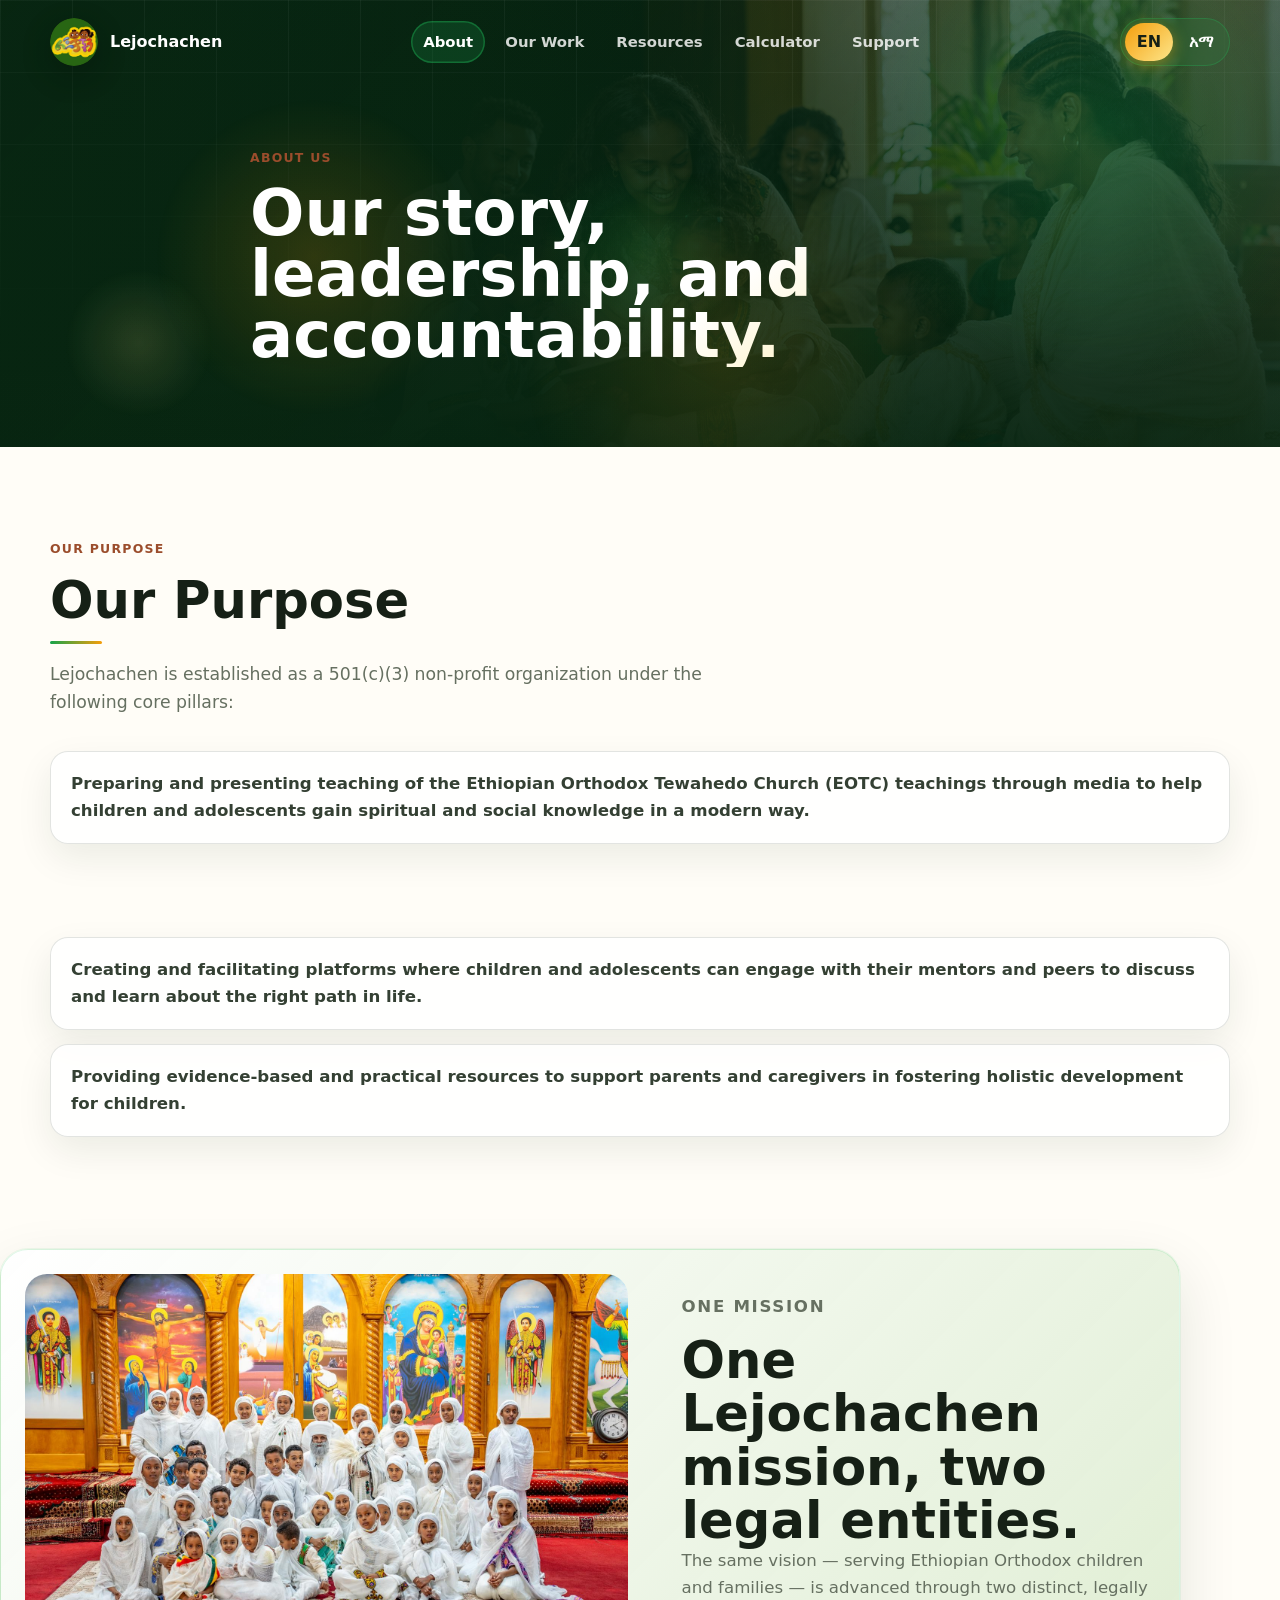
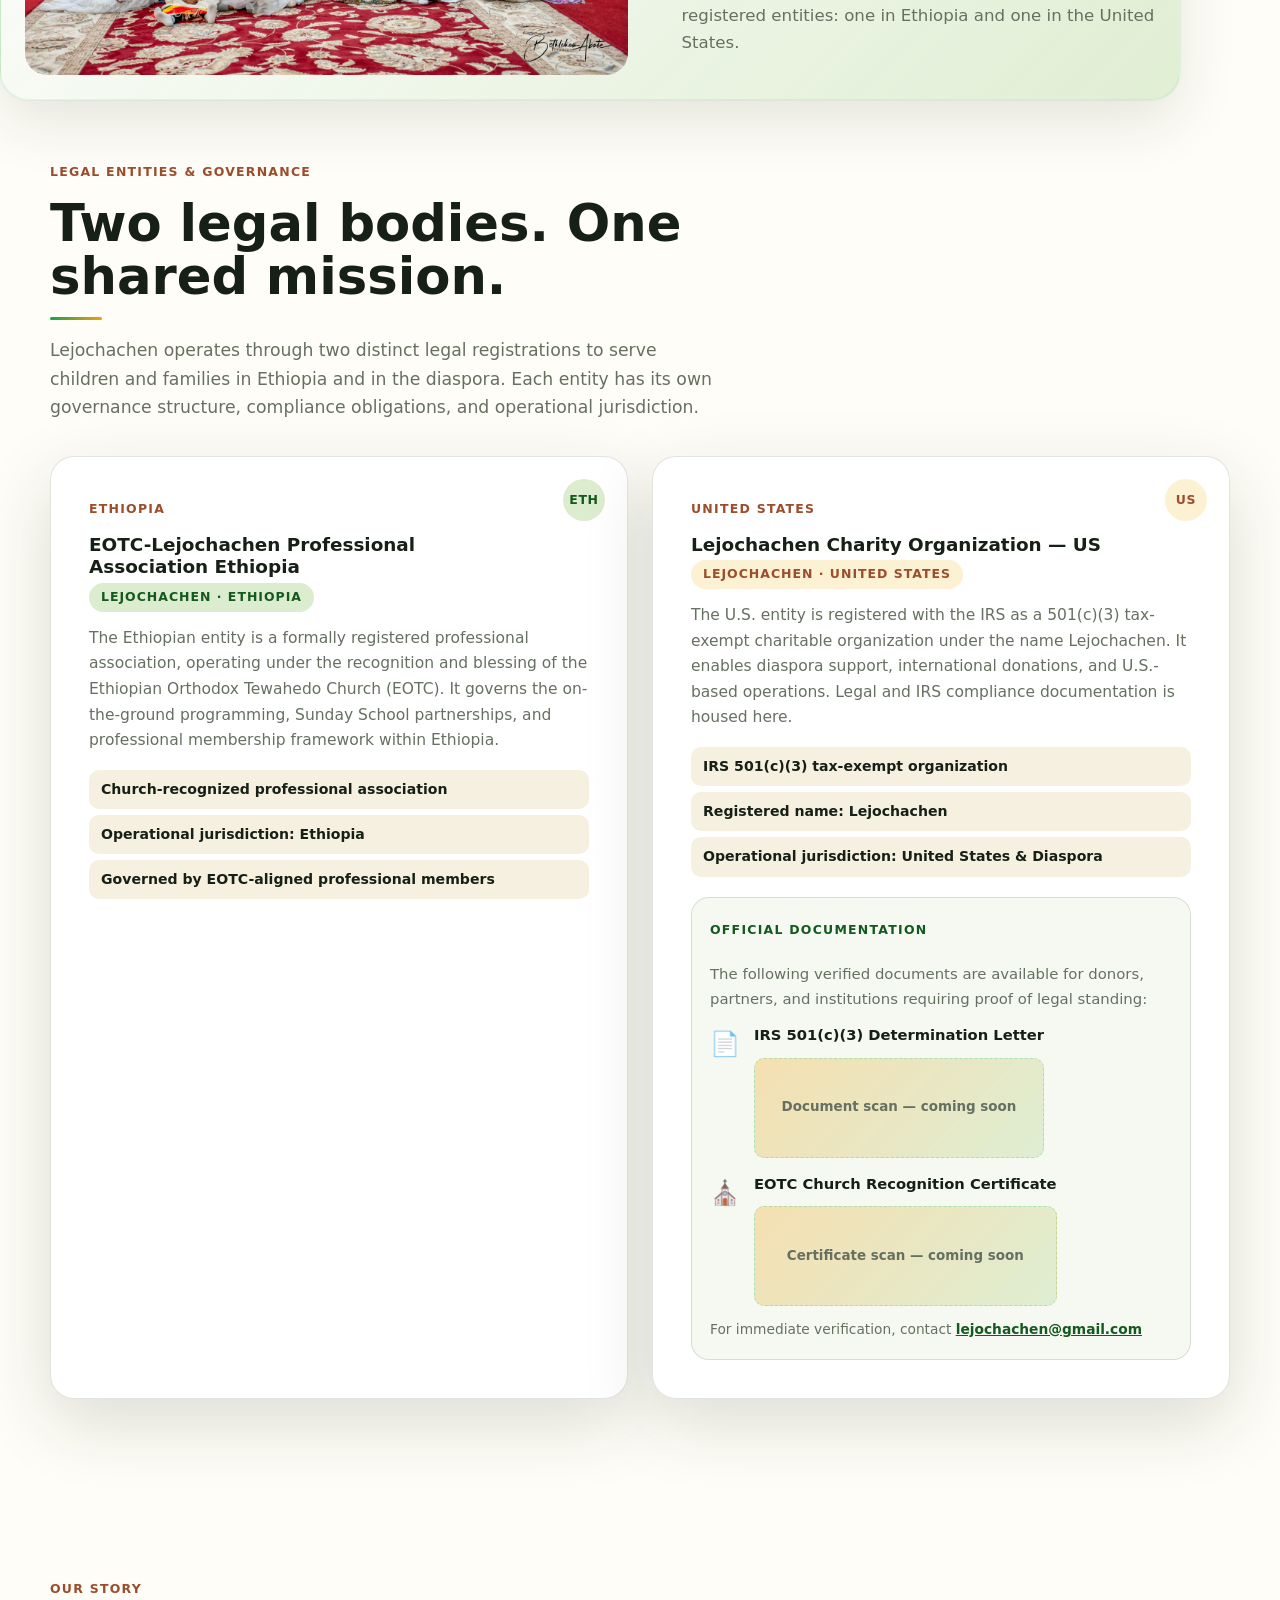
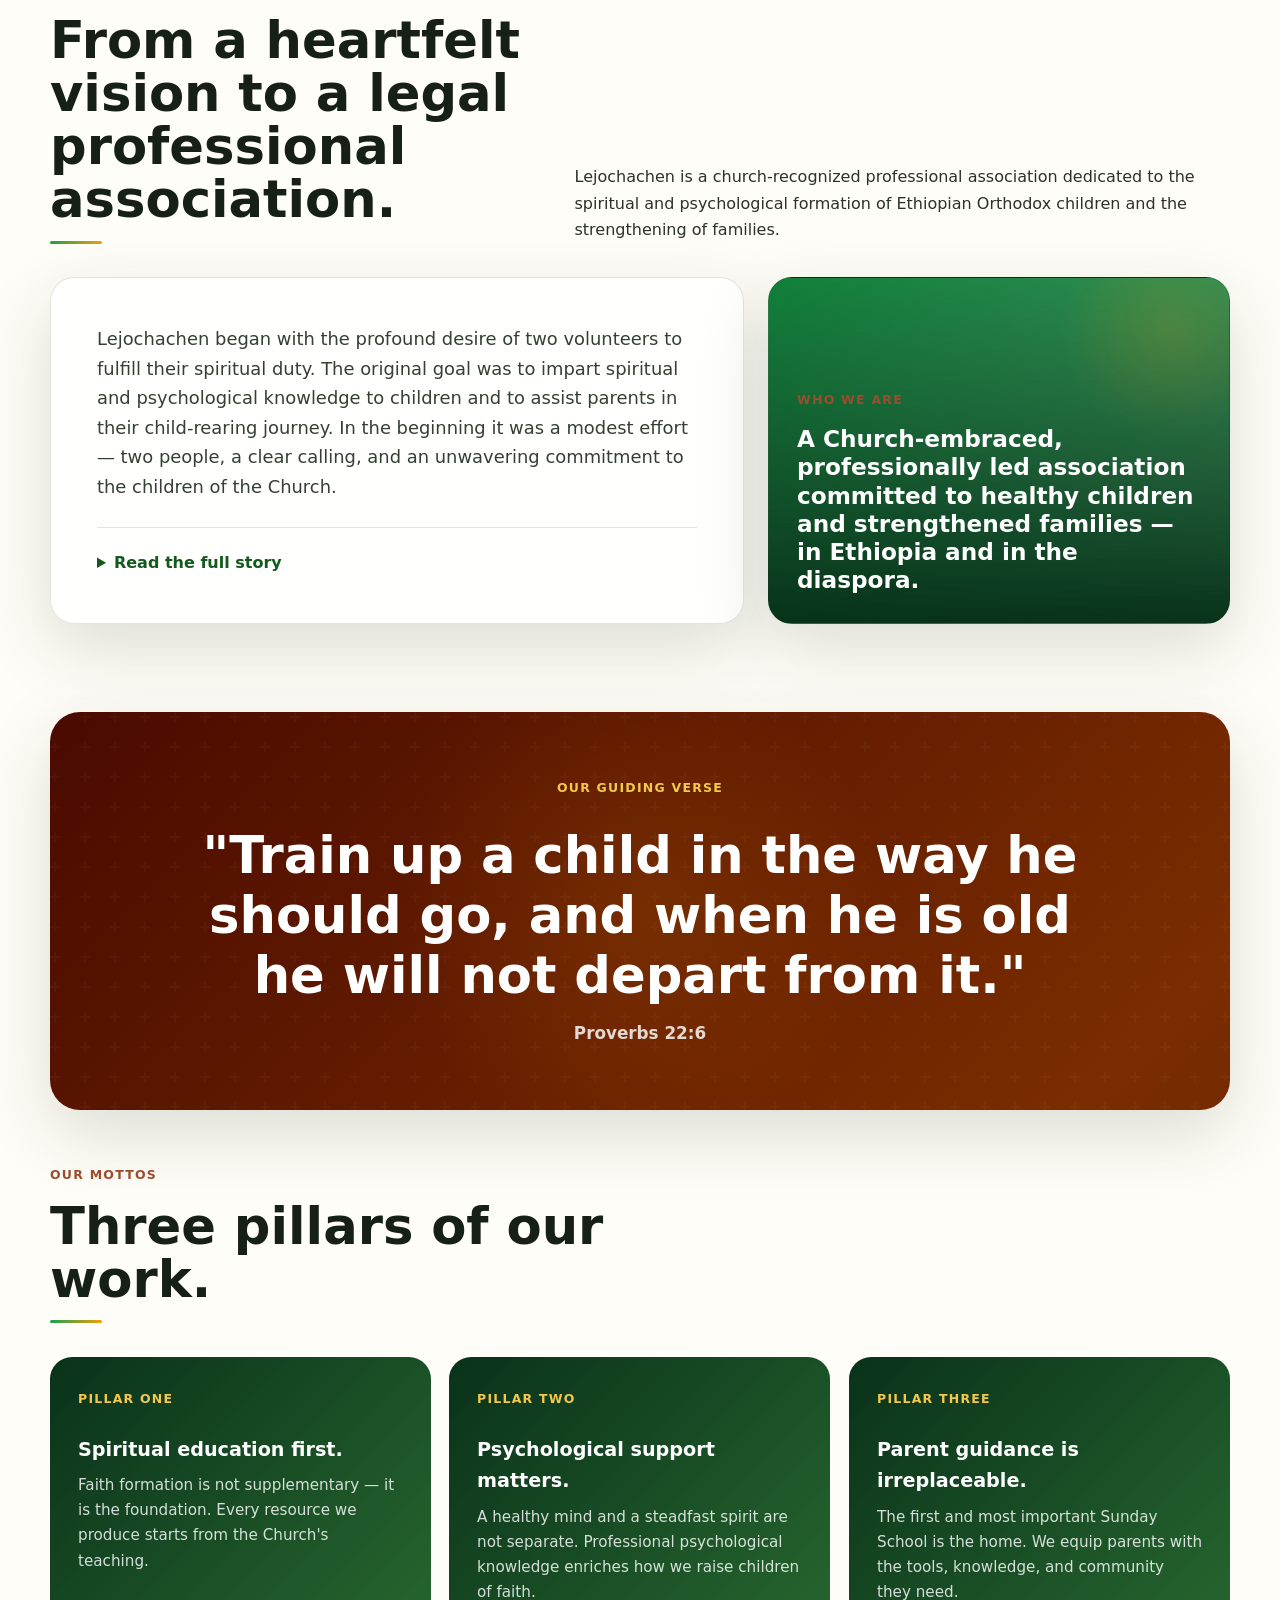
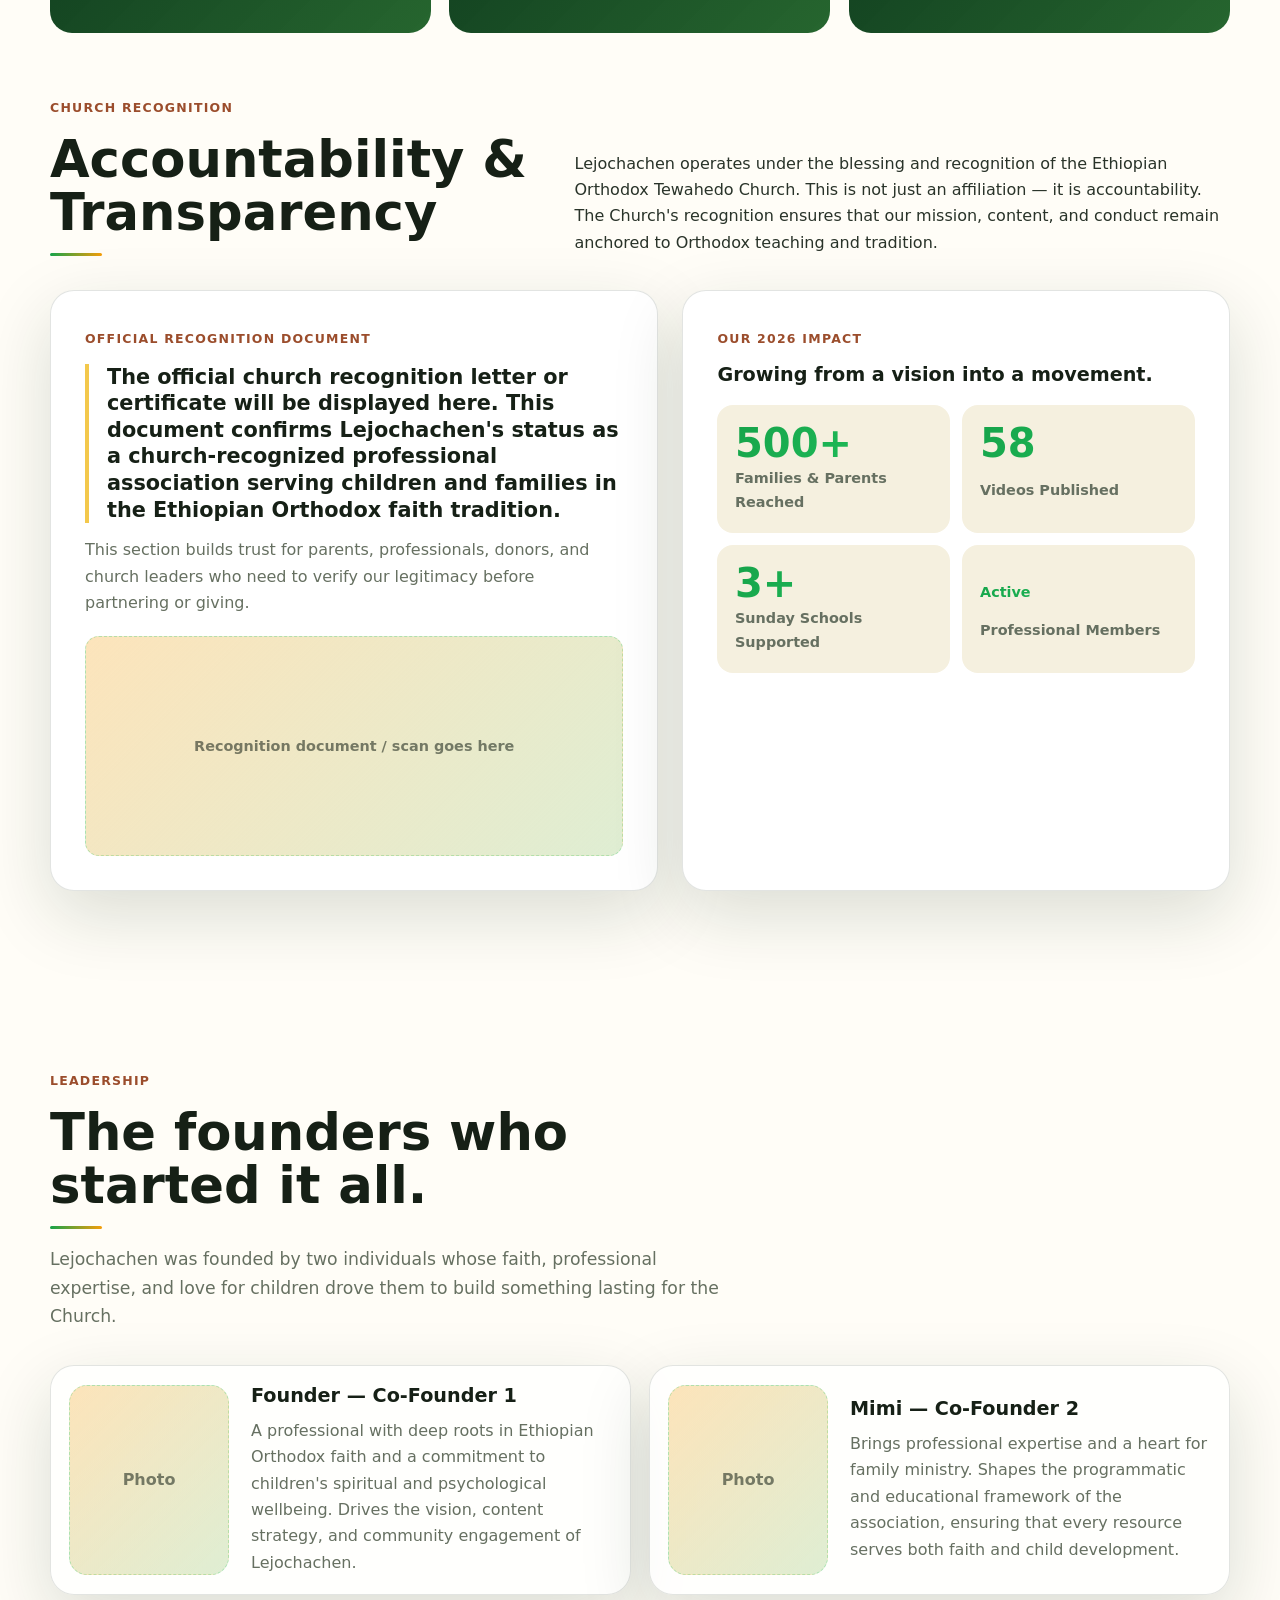
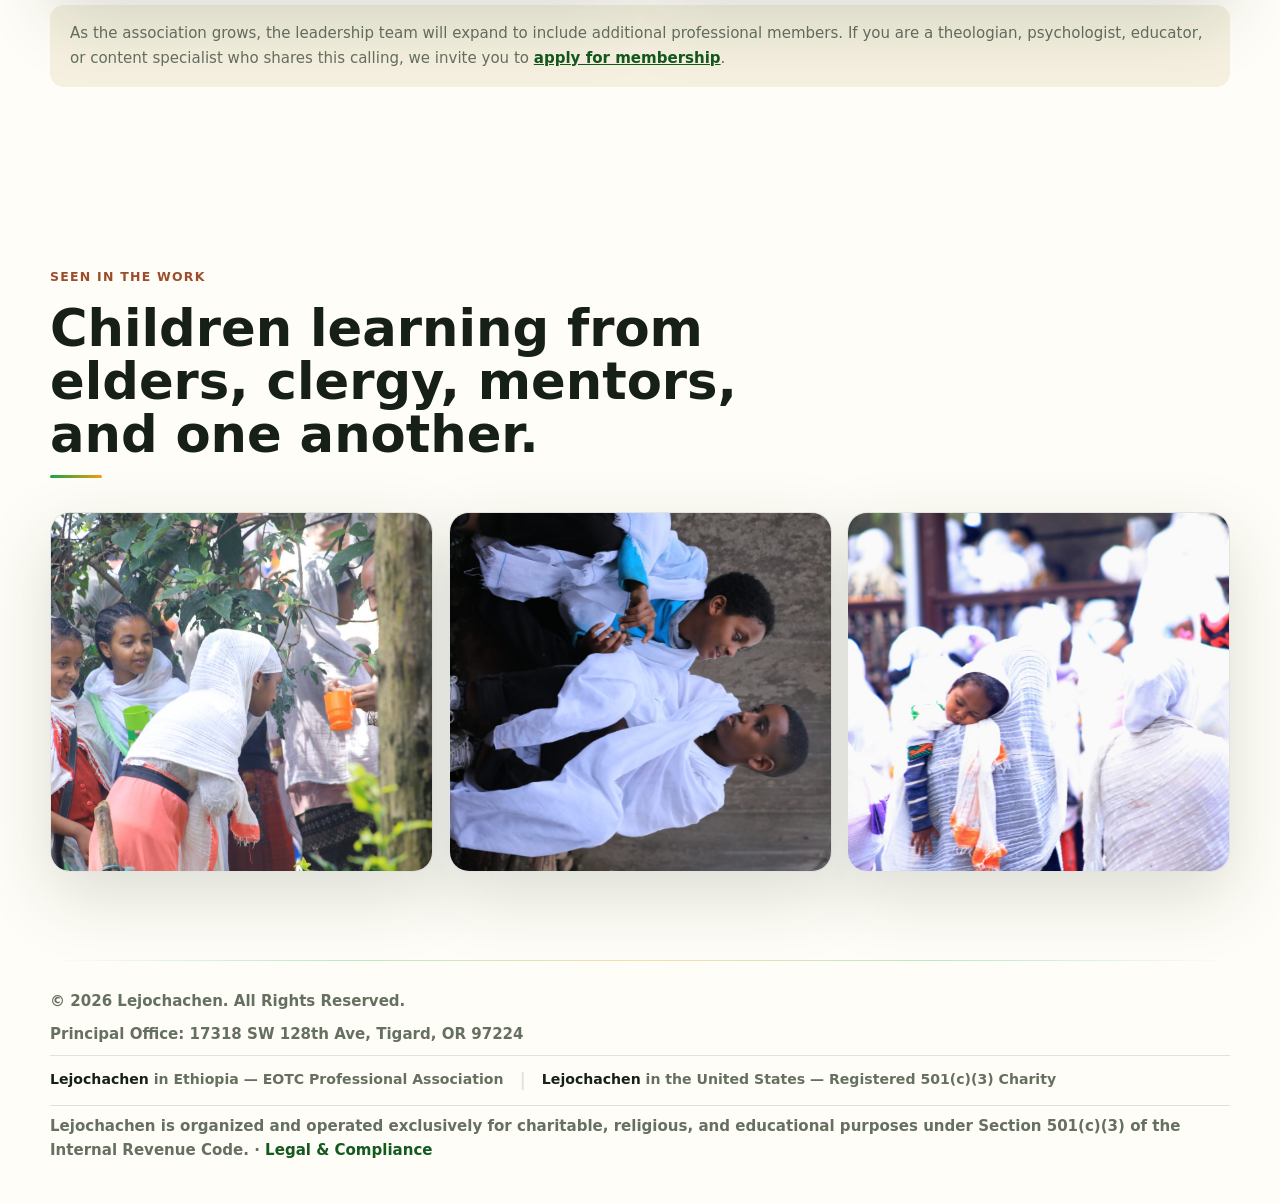
==== commit 16ec512f: "final commit" ====
--- a/about.html
+++ b/about.html
@@ -5,6 +5,7 @@
   <meta name="viewport" content="width=device-width, initial-scale=1.0" />
   <title>About | Lejochachen</title>
   <link rel="stylesheet" href="styles.css" />
+  <link rel="stylesheet" href="visual.css" />
 </head>
 <body data-lang="en">
   <header class="site-shell subpage-shell" id="top">
@@ -98,7 +99,7 @@
           <div class="entity-card-badge">ETH</div>
           <span class="mini-label"><span class="lang en">Ethiopia</span><span class="lang am">ኢትዮጵያ</span></span>
           <h3>EOTC-Lejochachen Professional Association Ethiopia</h3>
-          <p class="entity-abbr">Lejochachen-ETH</p>
+          <p class="entity-abbr">Lejochachen · Ethiopia</p>
           <p><span class="lang en">The Ethiopian entity is a formally registered professional association, operating under the recognition and blessing of the Ethiopian Orthodox Tewahedo Church (EOTC). It governs the on-the-ground programming, Sunday School partnerships, and professional membership framework within Ethiopia.</span><span class="lang am">ኢትዮጵያ ውስጥ ይሰራ ያለው አካል ሕጋዊ የሙያ ማኅበር ሲሆን በኢትዮጵያ ኦርቶዶክስ ተዋህዶ ቤተ ክርስቲያን (EOTC) ዕውቅናና ቡራኬ ይሠራል። በኢትዮጵያ ያለ ፕሮግራሞችን፣ ሰንበት ትምህርት ቤቶችን እና ሙያ ማኅበሩን ያስተዳድራል።</span></p>
           <ul class="entity-detail-list">
             <li><span class="lang en">Church-recognized professional association</span><span class="lang am">ዕውቅና ያገኘ ሙያ ማኅበር</span></li>
@@ -112,7 +113,7 @@
           <div class="entity-card-badge">US</div>
           <span class="mini-label"><span class="lang en">United States</span><span class="lang am">አሜሪካ</span></span>
           <h3>Lejochachen Charity Organization — US</h3>
-          <p class="entity-abbr">Lejochachen-US</p>
+          <p class="entity-abbr">Lejochachen · United States</p>
           <p><span class="lang en">The U.S. entity is registered with the IRS as a 501(c)(3) tax-exempt charitable organization under the name Lejochachen. It enables diaspora support, international donations, and U.S.-based operations. Legal and IRS compliance documentation is housed here.</span><span class="lang am">አሜሪካ ያለው አካል ከIRS ጋር Lejochachen በሚለው ስም 501(c)(3) ለበጎ አድራጎት ዓላማ ምዝገባ ያለው ነው። ዲያስፖራ ድጋፍ፣ ዓለም አቀፍ ስጦታዎችን እና አሜሪካ ውስጥ ስራዎችን ያስቻላል።</span></p>
           <ul class="entity-detail-list">
             <li><span class="lang en">IRS 501(c)(3) tax-exempt organization</span><span class="lang am">IRS 501(c)(3) ከቀረጥ ነፃ ድርጅት</span></li>
@@ -320,9 +321,9 @@
   <p>© 2026 Lejochachen. All Rights Reserved.</p>
   <p>Principal Office: 17318 SW 128th Ave, Tigard, OR 97224</p>
   <div class="footer-entity-row">
-    <span class="footer-entity"><strong>Lejochachen-ETH</strong> — EOTC-Lejochachen Professional Association Ethiopia</span>
+    <span class="footer-entity"><strong>Lejochachen</strong> in Ethiopia — EOTC Professional Association</span>
     <span class="footer-entity-sep">|</span>
-    <span class="footer-entity"><strong>Lejochachen-US</strong> — Lejochachen Charity Organization (United States)</span>
+    <span class="footer-entity"><strong>Lejochachen</strong> in the United States — Registered 501(c)(3) Charity</span>
   </div>
   <p>Lejochachen is organized and operated exclusively for charitable, religious, and educational purposes under Section 501(c)(3) of the Internal Revenue Code. · <a href="about.html#legal-entities">Legal &amp; Compliance</a></p>
 </footer>
--- a/visual.css
+++ b/visual.css
@@ -0,0 +1,1124 @@
+/* ============================================================
+   VISUAL ENHANCEMENT LAYER — Lejochachen
+   Green × Gold × Motion  |  Layered on top of styles.css
+   ============================================================ */
+
+/* ── Enhanced root tokens ── */
+:root {
+  --v-green:       #22c55e;
+  --v-green-mid:   #16a34a;
+  --v-green-dark:  #052e16;
+  --v-gold:        #f59e0b;
+  --v-gold-light:  #fde68a;
+  --v-glow-g:      rgba(34, 197, 94, 0.38);
+  --v-glow-gold:   rgba(245, 158, 11, 0.40);
+  --v-ease:        cubic-bezier(0.16, 1, 0.3, 1);
+}
+
+/* ============================================================
+   KEYFRAME ANIMATIONS
+   ============================================================ */
+
+@keyframes float-a {
+  0%,100% { transform: translateY(0px) rotate(0deg) scale(1); }
+  33%      { transform: translateY(-32px) rotate(6deg) scale(1.03); }
+  66%      { transform: translateY(-16px) rotate(-4deg) scale(0.98); }
+}
+@keyframes float-b {
+  0%,100% { transform: translateY(0px) rotate(0deg); }
+  30%     { transform: translateY(28px) rotate(-5deg); }
+  65%     { transform: translateY(12px) rotate(3deg); }
+}
+@keyframes float-c {
+  0%,100% { transform: translateY(-12px) rotate(4deg); }
+  50%     { transform: translateY(16px) rotate(-6deg); }
+}
+@keyframes float-d {
+  0%,100% { transform: translateY(10px) rotate(-2deg) scale(1); }
+  55%     { transform: translateY(-22px) rotate(5deg) scale(1.04); }
+}
+
+@keyframes shimmer-slide {
+  0%   { background-position: -700px 0; }
+  100% { background-position: 700px 0; }
+}
+
+@keyframes gradient-pan {
+  0%,100% { background-position: 0% 50%; }
+  50%     { background-position: 100% 50%; }
+}
+
+@keyframes pulse-glow-green {
+  0%,100% { box-shadow: 0 0 20px var(--v-glow-g), 0 10px 30px rgba(0,0,0,0.24); }
+  50%     { box-shadow: 0 0 50px var(--v-glow-g), 0 0 80px rgba(34,197,94,0.18), 0 10px 30px rgba(0,0,0,0.24); }
+}
+
+@keyframes ripple-out {
+  0%   { transform: scale(0); opacity: 0.55; }
+  100% { transform: scale(4.5); opacity: 0; }
+}
+
+@keyframes hero-overlay-pan {
+  0%   { background-position: 0% 0%; }
+  50%  { background-position: 100% 100%; }
+  100% { background-position: 0% 0%; }
+}
+
+@keyframes count-pop {
+  0%   { transform: scale(0.8); opacity: 0; }
+  60%  { transform: scale(1.05); opacity: 1; }
+  100% { transform: scale(1); opacity: 1; }
+}
+
+@keyframes spin-slow {
+  to { transform: rotate(360deg); }
+}
+
+@keyframes underline-grow {
+  from { width: 0; }
+  to   { width: 60px; }
+}
+
+@keyframes badge-pop {
+  0%   { transform: scale(0) rotate(-12deg); opacity: 0; }
+  70%  { transform: scale(1.1) rotate(3deg); opacity: 1; }
+  100% { transform: scale(1) rotate(0deg); opacity: 1; }
+}
+
+/* ============================================================
+   HERO ORBS  (injected via app.js)
+   ============================================================ */
+
+.hero-orbs {
+  position: absolute;
+  inset: 0;
+  overflow: hidden;
+  pointer-events: none;
+  z-index: 0;
+}
+
+.hero-orb {
+  position: absolute;
+  border-radius: 50%;
+  will-change: transform;
+}
+
+.hero-orb--1 {
+  width: 520px; height: 520px;
+  top: -130px; right: -80px;
+  background: radial-gradient(circle, rgba(34,197,94,0.22) 0%, transparent 68%);
+  animation: float-a 11s ease-in-out infinite;
+}
+.hero-orb--2 {
+  width: 320px; height: 320px;
+  bottom: 30px; left: 12%;
+  background: radial-gradient(circle, rgba(245,158,11,0.18) 0%, transparent 70%);
+  animation: float-b 14s ease-in-out infinite;
+}
+.hero-orb--3 {
+  width: 200px; height: 200px;
+  top: 35%; left: 42%;
+  background: radial-gradient(circle, rgba(34,197,94,0.14) 0%, transparent 70%);
+  animation: float-c 8s ease-in-out infinite;
+}
+.hero-orb--4 {
+  width: 400px; height: 400px;
+  bottom: -120px; right: 28%;
+  background: radial-gradient(circle, rgba(245,158,11,0.12) 0%, transparent 70%);
+  animation: float-d 16s ease-in-out infinite;
+}
+.hero-orb--5 {
+  width: 150px; height: 150px;
+  top: 60%; left: 5%;
+  background: radial-gradient(circle, rgba(253,230,138,0.14) 0%, transparent 70%);
+  animation: float-b 10s ease-in-out infinite reverse;
+}
+
+/* ============================================================
+   SITE-SHELL  — richer hero background
+   ============================================================ */
+
+.site-shell {
+  position: relative;
+}
+
+/* Animated colour wash on top of the photo */
+.site-shell::after {
+  content: "";
+  position: absolute;
+  inset: 0;
+  background: linear-gradient(135deg,
+    rgba(5,46,22,0.12) 0%,
+    transparent 42%,
+    rgba(245,158,11,0.07) 100%
+  );
+  background-size: 200% 200%;
+  animation: hero-overlay-pan 9s ease-in-out infinite;
+  pointer-events: none;
+  z-index: 0;
+}
+
+/* ============================================================
+   NAVIGATION
+   ============================================================ */
+
+/* Nav sits above the orbs */
+.nav { position: relative; z-index: 10; }
+
+/* Scrolled state (class added by JS) */
+.nav--scrolled {
+  position: fixed !important;
+  top: 0;
+  left: 0;
+  right: 0;
+  width: 100% !important;
+  max-width: 100%;
+  padding: 10px 20px !important;
+  background: rgba(5, 46, 22, 0.97) !important;
+  backdrop-filter: blur(28px) !important;
+  -webkit-backdrop-filter: blur(28px) !important;
+  box-shadow: 0 4px 40px rgba(0,0,0,0.35) !important;
+  border-bottom: 1px solid rgba(34,197,94,0.14);
+  transition: background 0.3s, box-shadow 0.3s;
+}
+
+/* Brand logo pulse + hover */
+.brand img {
+  transition: transform 0.35s var(--v-ease), box-shadow 0.35s ease;
+  animation: pulse-glow-green 4.5s ease-in-out infinite;
+}
+.brand:hover img {
+  transform: scale(1.1) rotate(4deg);
+  box-shadow: 0 0 50px var(--v-glow-g), 0 10px 28px rgba(0,0,0,0.28) !important;
+}
+
+/* Nav link hover glow */
+.nav-links a:hover,
+.nav-item:hover > a,
+.nav-item:focus-within > a {
+  background: rgba(34,197,94,0.14) !important;
+  color: #fff !important;
+  text-shadow: 0 0 12px rgba(34,197,94,0.55);
+}
+
+/* Active page link underline */
+.nav-links a[aria-current="page"] {
+  background: rgba(34,197,94,0.16) !important;
+  box-shadow: inset 0 0 0 1.5px rgba(34,197,94,0.35) !important;
+}
+
+/* Dropdown */
+.dropdown-menu {
+  background: rgba(4, 26, 12, 0.98) !important;
+  border-color: rgba(34,197,94,0.18) !important;
+  box-shadow: 0 24px 60px rgba(0,0,0,0.38) !important;
+}
+.dropdown-menu a:hover {
+  background: rgba(34,197,94,0.12) !important;
+  color: #fff !important;
+  border-radius: 10px;
+}
+
+/* Language toggle */
+.language-toggle {
+  background: rgba(34,197,94,0.09) !important;
+  border-color: rgba(34,197,94,0.26) !important;
+}
+.lang-btn.active {
+  background: linear-gradient(135deg, #f59e0b, #fde68a) !important;
+  box-shadow: 0 4px 16px rgba(245,158,11,0.45);
+}
+.lang-btn:not(.active):hover {
+  background: rgba(34,197,94,0.18) !important;
+}
+
+/* ============================================================
+   HERO SECTION  — text + panels
+   ============================================================ */
+
+.hero { position: relative; z-index: 2; }
+.hero-copy, .hero-panel { position: relative; z-index: 2; }
+
+/* Gradient headline text */
+.hero h1 .lang {
+  background: linear-gradient(140deg, #fff 0%, #fff 62%, #fde68a 100%);
+  -webkit-background-clip: text;
+  -webkit-text-fill-color: transparent;
+  background-clip: text;
+}
+
+/* Hero photo card */
+.hero-photo-card {
+  border: 1.5px solid rgba(34,197,94,0.28) !important;
+  box-shadow:
+    0 30px 70px rgba(0,0,0,0.32),
+    0 0 50px rgba(34,197,94,0.14) !important;
+}
+.hero-photo-card img {
+  transition: transform 0.6s var(--v-ease);
+}
+.hero-photo-card:hover img { transform: scale(1.07); }
+
+/* Verse card */
+.verse-card {
+  border: 1.5px solid rgba(245,158,11,0.26) !important;
+  background: rgba(255,255,255,0.10) !important;
+  backdrop-filter: blur(26px);
+}
+
+/* Metric row highlight */
+.metric-row strong {
+  background: linear-gradient(135deg, #fff, var(--v-gold-light));
+  -webkit-background-clip: text;
+  -webkit-text-fill-color: transparent;
+  background-clip: text;
+  font-size: 1.7rem;
+  display: block;
+}
+
+/* Page hero (subpages) */
+.page-hero { position: relative; z-index: 2; }
+.page-hero h1 {
+  background: linear-gradient(140deg, #fff 0%, #fff 60%, #fde68a 100%);
+  -webkit-background-clip: text;
+  -webkit-text-fill-color: transparent;
+  background-clip: text;
+}
+
+/* Eyebrow on hero */
+.hero .eyebrow { letter-spacing: 0.12em; }
+
+/* ============================================================
+   BUTTONS
+   ============================================================ */
+
+.btn {
+  position: relative;
+  overflow: hidden;
+  transition: transform 0.22s var(--v-ease), box-shadow 0.22s ease;
+}
+
+/* Shimmer sweep on hover */
+.btn::before {
+  content: "";
+  position: absolute;
+  inset: 0;
+  background: linear-gradient(90deg,
+    transparent 0%,
+    rgba(255,255,255,0.28) 50%,
+    transparent 100%
+  );
+  background-size: 700px 100%;
+  background-position: -700px 0;
+  transition: none;
+  pointer-events: none;
+}
+.btn:hover::before {
+  animation: shimmer-slide 0.65s ease forwards;
+}
+
+/* Primary */
+.btn.primary {
+  background: linear-gradient(135deg, #f59e0b 0%, #fde68a 48%, #f59e0b 100%) !important;
+  background-size: 200% 200% !important;
+  animation: gradient-pan 3s ease infinite;
+  box-shadow: 0 8px 28px rgba(245,158,11,0.48), 0 2px 8px rgba(0,0,0,0.18) !important;
+  color: var(--v-green-dark) !important;
+  font-weight: 900;
+}
+.btn.primary:hover {
+  transform: translateY(-4px) scale(1.04);
+  box-shadow: 0 18px 52px rgba(245,158,11,0.62), 0 4px 16px rgba(0,0,0,0.22) !important;
+}
+
+/* Ghost */
+.btn.ghost {
+  border: 1.5px solid rgba(34,197,94,0.50) !important;
+  background: rgba(34,197,94,0.08) !important;
+  transition: all 0.22s ease;
+}
+.btn.ghost:hover {
+  background: rgba(34,197,94,0.20) !important;
+  border-color: rgba(34,197,94,0.70) !important;
+  box-shadow: 0 0 32px rgba(34,197,94,0.28);
+  transform: translateY(-3px);
+}
+
+/* Main form button */
+button:not(.lang-btn):not(.filter-btn):not(.age-btn):not(.donation-tab):not(.playlist-tab-btn):not(.roadmap-tab-btn):not(.ytf-play-btn):not(.yt-load-more-btn) {
+  position: relative;
+  overflow: hidden;
+  transition: transform 0.22s ease, box-shadow 0.22s ease, background 0.22s ease;
+}
+button:not(.lang-btn):not(.filter-btn):not(.age-btn):not(.donation-tab):not(.playlist-tab-btn):not(.roadmap-tab-btn):not(.ytf-play-btn):not(.yt-load-more-btn):hover {
+  transform: translateY(-3px);
+  box-shadow: 0 14px 34px rgba(20,89,29,0.36);
+  background: #1a6b24 !important;
+}
+
+/* Click ripple */
+.btn .ripple-wave,
+button .ripple-wave {
+  position: absolute;
+  border-radius: 50%;
+  background: rgba(255,255,255,0.38);
+  transform: scale(0);
+  animation: ripple-out 0.65s linear;
+  pointer-events: none;
+  z-index: 0;
+}
+
+/* ============================================================
+   SCROLL REVEAL SYSTEM
+   ============================================================ */
+
+.sr {
+  opacity: 0;
+  transform: translateY(48px);
+  transition:
+    opacity  0.78s var(--v-ease),
+    transform 0.78s var(--v-ease);
+  will-change: opacity, transform;
+}
+.sr.sr--left   { transform: translateX(-48px); }
+.sr.sr--right  { transform: translateX(48px); }
+.sr.sr--scale  { transform: scale(0.90); }
+.sr.sr--visible {
+  opacity: 1;
+  transform: none !important;
+}
+
+/* Stagger delays */
+.sr-stagger > *:nth-child(1) { transition-delay: 0.04s; }
+.sr-stagger > *:nth-child(2) { transition-delay: 0.16s; }
+.sr-stagger > *:nth-child(3) { transition-delay: 0.28s; }
+.sr-stagger > *:nth-child(4) { transition-delay: 0.40s; }
+.sr-stagger > *:nth-child(5) { transition-delay: 0.52s; }
+.sr-stagger > *:nth-child(6) { transition-delay: 0.64s; }
+.sr-stagger > *:nth-child(7) { transition-delay: 0.76s; }
+
+/* ============================================================
+   CARDS  — gradient border glow + hover lift
+   ============================================================ */
+
+/* Wrap gradient border via pseudo-element */
+.program-card,
+.story-card,
+.why-card,
+.entity-card,
+.resource-card,
+.video-card,
+.recognition-card,
+.impact-card,
+.motto-card,
+.person-card,
+.join-card,
+.join-form-card,
+.action-tile,
+.work-card,
+.telegram-widget,
+.roadmap-feature-card {
+  position: relative;
+  transition: transform 0.28s var(--v-ease), box-shadow 0.28s ease;
+}
+
+.program-card::after,
+.why-card::after,
+.entity-card::after,
+.resource-card::after,
+.video-card::after {
+  content: "";
+  position: absolute;
+  inset: -1px;
+  border-radius: inherit;
+  background: linear-gradient(135deg, rgba(34,197,94,0), rgba(245,158,11,0));
+  padding: 1px;
+  mask: linear-gradient(#fff 0 0) content-box, linear-gradient(#fff 0 0);
+  -webkit-mask-composite: destination-out;
+  mask-composite: exclude;
+  pointer-events: none;
+  transition: background 0.3s ease;
+  z-index: 0;
+}
+
+.program-card:hover::after,
+.why-card:hover::after,
+.entity-card:hover::after,
+.resource-card:hover::after,
+.video-card:hover::after {
+  background: linear-gradient(135deg, rgba(34,197,94,0.60), rgba(245,158,11,0.50));
+}
+
+.program-card:hover,
+.why-card:hover,
+.entity-card:hover {
+  transform: translateY(-10px);
+  box-shadow:
+    0 32px 80px rgba(11,37,18,0.22),
+    0 0 35px rgba(34,197,94,0.12) !important;
+}
+
+.story-card:hover {
+  box-shadow:
+    0 28px 70px rgba(11,37,18,0.18),
+    0 0 28px rgba(34,197,94,0.08) !important;
+}
+
+.recognition-card:hover,
+.impact-card:hover {
+  transform: translateY(-6px);
+  box-shadow:
+    0 24px 60px rgba(11,37,18,0.18),
+    0 0 25px rgba(34,197,94,0.09) !important;
+}
+
+.person-card:hover {
+  transform: translateY(-6px);
+  box-shadow:
+    0 24px 60px rgba(11,37,18,0.18),
+    0 0 22px rgba(34,197,94,0.08) !important;
+}
+
+.action-tile:hover {
+  border-color: rgba(34,197,94,0.32) !important;
+  box-shadow:
+    0 22px 52px rgba(11,37,18,0.16),
+    0 0 22px rgba(34,197,94,0.09) !important;
+  transform: translateY(-5px);
+}
+
+.work-card:hover {
+  background: white !important;
+  transform: translateY(-5px);
+  box-shadow: 0 16px 44px rgba(11,37,18,0.14) !important;
+}
+
+.roadmap-feature-card:hover {
+  background: white !important;
+  transform: translateY(-5px);
+  box-shadow:
+    0 16px 44px rgba(11,37,18,0.13),
+    0 0 16px rgba(34,197,94,0.09) !important;
+}
+
+.join-card:hover,
+.join-form-card:hover {
+  transform: translateY(-4px);
+  box-shadow:
+    0 24px 60px rgba(11,37,18,0.16),
+    0 0 22px rgba(34,197,94,0.08) !important;
+}
+
+.motto-card {
+  background: linear-gradient(135deg, rgba(5,46,22,0.98), rgba(20,89,29,0.92)) !important;
+  position: relative;
+  overflow: hidden;
+}
+.motto-card::before {
+  content: "";
+  position: absolute;
+  inset: 0;
+  background: linear-gradient(135deg, transparent, rgba(34,197,94,0.08), transparent);
+  opacity: 0;
+  transition: opacity 0.3s;
+}
+.motto-card:hover {
+  transform: translateY(-6px);
+  box-shadow:
+    0 22px 55px rgba(11,37,18,0.26),
+    0 0 28px rgba(34,197,94,0.14) !important;
+}
+.motto-card:hover::before { opacity: 1; }
+
+/* Card number badge */
+.card-number {
+  background: linear-gradient(135deg, var(--v-green-mid), var(--v-gold)) !important;
+  color: white !important;
+  box-shadow: 0 4px 16px rgba(34,197,94,0.35);
+  animation: badge-pop 0.5s var(--v-ease) both;
+}
+
+/* Card num (work-card) */
+.work-card .card-num {
+  background: linear-gradient(135deg, var(--v-green-mid), var(--v-green)) !important;
+  color: white !important;
+  box-shadow: 0 4px 14px rgba(34,197,94,0.30);
+}
+
+/* ============================================================
+   SECTION HEADINGS
+   ============================================================ */
+
+/* Animated accent underline */
+.section-heading h2::after,
+.section > h2::after,
+.purpose-section > h2::after {
+  content: "";
+  display: block;
+  width: 52px;
+  height: 3px;
+  border-radius: 3px;
+  margin-top: 14px;
+  background: linear-gradient(90deg, var(--v-green-mid), var(--v-gold));
+  transition: width 0.5s var(--v-ease);
+}
+.section-heading:hover h2::after { width: 110px; }
+
+/* ============================================================
+   PHOTO / GALLERY  — zoom + colour overlay
+   ============================================================ */
+
+.photo-mosaic figure,
+.image-ribbon figure,
+.gallery-grid figure,
+.photo-archive-grid figure {
+  position: relative;
+  transition: transform 0.38s var(--v-ease), box-shadow 0.38s ease;
+  cursor: pointer;
+  overflow: hidden;
+}
+
+/* Green-to-gold overlay on hover */
+.photo-mosaic figure::after,
+.image-ribbon figure::after,
+.gallery-grid figure::after,
+.photo-archive-grid figure::after {
+  content: "";
+  position: absolute;
+  inset: 0;
+  background: linear-gradient(135deg, rgba(34,197,94,0.44), rgba(245,158,11,0.38));
+  opacity: 0;
+  transition: opacity 0.32s ease;
+  border-radius: inherit;
+  z-index: 1;
+}
+
+.photo-mosaic figure:hover,
+.image-ribbon figure:hover,
+.gallery-grid figure:hover,
+.photo-archive-grid figure:hover {
+  transform: scale(1.045);
+  box-shadow:
+    0 22px 52px rgba(11,37,18,0.26),
+    0 0 0 2.5px rgba(34,197,94,0.55);
+  z-index: 2;
+}
+
+.photo-mosaic figure:hover::after,
+.image-ribbon figure:hover::after,
+.gallery-grid figure:hover::after,
+.photo-archive-grid figure:hover::after {
+  opacity: 1;
+}
+
+/* Image zoom */
+.photo-mosaic img,
+.image-ribbon img,
+.gallery-grid img,
+.photo-archive-grid img {
+  transition: transform 0.50s var(--v-ease);
+}
+.photo-mosaic figure:hover img,
+.image-ribbon figure:hover img,
+.gallery-grid figure:hover img,
+.photo-archive-grid figure:hover img {
+  transform: scale(1.10);
+}
+
+/* Wide photo band */
+.wide-photo-band {
+  background: linear-gradient(135deg, rgba(255,255,255,0.97), rgba(220,236,207,0.88)) !important;
+  border: 1px solid rgba(34,197,94,0.14);
+  box-shadow:
+    0 22px 60px rgba(11,37,18,0.11),
+    0 0 0 1px rgba(34,197,94,0.07) !important;
+}
+.baptism-photo-band {
+  background: linear-gradient(135deg, rgba(255,255,255,0.97), rgba(243,200,76,0.32)) !important;
+  border: 1px solid rgba(243,200,76,0.22) !important;
+}
+.support-photo-band {
+  background: linear-gradient(135deg, rgba(255,255,255,0.97), rgba(20,89,29,0.14)) !important;
+  border: 1px solid rgba(20,89,29,0.12) !important;
+}
+
+/* ============================================================
+   SCRIPTURE BREAK
+   ============================================================ */
+
+.scripture-break {
+  position: relative;
+  overflow: hidden;
+  background:
+    linear-gradient(135deg, #4a0a00 0%, #7a2d00 30%, #3a0a00 65%, #1c1600 100%)
+    !important;
+  background-size: 300% 300% !important;
+  animation: gradient-pan 7s ease infinite !important;
+}
+
+/* Subtle cross-hatch pattern */
+.scripture-break::before {
+  content: "";
+  position: absolute;
+  inset: 0;
+  background-image: url("data:image/svg+xml,%3Csvg width='60' height='60' viewBox='0 0 60 60' xmlns='http://www.w3.org/2000/svg'%3E%3Cg fill='%23ffffff' fill-opacity='0.028'%3E%3Cpath d='M36 34v-4h-2v4h-4v2h4v4h2v-4h4v-2h-4zm0-30V0h-2v4h-4v2h4v4h2V6h4V4h-4zM6 34v-4H4v4H0v2h4v4h2v-4h4v-2H6zM6 4V0H4v4H0v2h4v4h2V6h4V4H6z'/%3E%3C/g%3E%3C/svg%3E");
+  pointer-events: none;
+}
+
+/* Glow orb behind quote */
+.scripture-break::after {
+  content: "";
+  position: absolute;
+  width: 500px; height: 500px;
+  top: 50%; left: 50%;
+  transform: translate(-50%, -50%);
+  border-radius: 50%;
+  background: radial-gradient(circle, rgba(245,158,11,0.12) 0%, transparent 70%);
+  pointer-events: none;
+}
+
+.scripture-break blockquote { position: relative; z-index: 1; }
+.scripture-break .mini-label { position: relative; z-index: 1; }
+.scripture-break strong { position: relative; z-index: 1; }
+
+/* ============================================================
+   MEDIA PILLAR BANNER
+   ============================================================ */
+
+.media-pillar-banner {
+  background:
+    linear-gradient(135deg, rgba(5,46,22,0.99), rgba(16,78,32,0.97)) !important;
+  border: 1px solid rgba(34,197,94,0.20);
+  position: relative;
+  overflow: hidden;
+}
+.media-pillar-banner::before {
+  content: "";
+  position: absolute;
+  inset: 0;
+  background: linear-gradient(90deg, transparent, rgba(34,197,94,0.06), transparent);
+  background-size: 700px 100%;
+  animation: shimmer-slide 3.5s linear infinite;
+  pointer-events: none;
+}
+
+/* ============================================================
+   QUOTE BAND
+   ============================================================ */
+
+.quote-band {
+  background: linear-gradient(135deg, rgba(5,46,22,0.99), rgba(18,74,34,0.96)) !important;
+  position: relative;
+  overflow: hidden;
+}
+.quote-band::before {
+  content: "";
+  position: absolute;
+  width: 560px; height: 560px;
+  top: -220px; right: -120px;
+  border-radius: 50%;
+  background: radial-gradient(circle, rgba(34,197,94,0.14) 0%, transparent 70%);
+  pointer-events: none;
+}
+.quote-band::after {
+  content: "";
+  position: absolute;
+  width: 340px; height: 340px;
+  bottom: -110px; left: 18%;
+  border-radius: 50%;
+  background: radial-gradient(circle, rgba(245,158,11,0.10) 0%, transparent 70%);
+  pointer-events: none;
+}
+.quote-band h2,
+.quote-band p { position: relative; z-index: 1; }
+
+/* ============================================================
+   IDENTITY CARD
+   ============================================================ */
+
+.identity-card {
+  background:
+    linear-gradient(180deg, rgba(5,46,22,0.30), rgba(5,46,22,0.97)),
+    linear-gradient(135deg, var(--v-green-mid), rgba(22,163,74,0.65)) !important;
+  position: relative;
+  overflow: hidden;
+}
+.identity-card::before {
+  content: "";
+  position: absolute;
+  width: 220px; height: 220px;
+  border-radius: 50%;
+  background: radial-gradient(circle, rgba(245,158,11,0.16) 0%, transparent 70%);
+  top: -60px; right: -50px;
+  pointer-events: none;
+}
+
+/* ============================================================
+   EXPERT CALLOUT
+   ============================================================ */
+
+.expert-callout {
+  background:
+    linear-gradient(135deg, rgba(5,46,22,0.99), rgba(22,163,74,0.24), rgba(5,46,22,0.99))
+    !important;
+  background-size: 200% 200% !important;
+  animation: gradient-pan 5.5s ease infinite;
+  border: 1px solid rgba(34,197,94,0.20);
+}
+
+/* ============================================================
+   YOUTUBE / CHANNEL BANNER
+   ============================================================ */
+
+.channel-banner,
+.channel-banner--live {
+  background: linear-gradient(135deg, rgba(5,46,22,0.99), rgba(16,78,32,0.95)) !important;
+  border: 1px solid rgba(34,197,94,0.18);
+  position: relative;
+  overflow: hidden;
+}
+
+/* Subtle shimmer sweep */
+.channel-banner::before,
+.channel-banner--live::before {
+  content: "";
+  position: absolute;
+  inset: 0;
+  background: linear-gradient(90deg, transparent, rgba(34,197,94,0.06), transparent);
+  background-size: 700px 100%;
+  animation: shimmer-slide 4s linear infinite;
+  pointer-events: none;
+}
+
+/* Play icon */
+.video-play-icon {
+  background: rgba(22,163,74,0.88) !important;
+  transition: transform 0.25s ease, background 0.25s ease;
+  box-shadow: 0 4px 22px rgba(34,197,94,0.48);
+}
+.video-card:hover .video-play-icon {
+  transform: scale(1.14);
+  background: var(--v-green-mid) !important;
+}
+
+/* ============================================================
+   CALCULATOR CARD
+   ============================================================ */
+
+.calculator-card {
+  background: linear-gradient(135deg, rgba(255,255,255,0.97), rgba(220,236,207,0.75)) !important;
+  border: 1px solid rgba(34,197,94,0.16) !important;
+  box-shadow:
+    0 24px 70px rgba(11,37,18,0.14),
+    0 0 32px rgba(34,197,94,0.07) !important;
+}
+
+.calculator-result {
+  background: linear-gradient(135deg, rgba(5,46,22,0.99), rgba(22,163,74,0.88)) !important;
+  box-shadow: 0 10px 34px rgba(22,163,74,0.34);
+}
+
+/* ============================================================
+   IMPACT GRID  — animated numbers
+   ============================================================ */
+
+.impact-grid strong {
+  font-size: 2.5rem !important;
+  line-height: 1 !important;
+  background: linear-gradient(135deg, var(--v-green-mid), var(--v-green));
+  -webkit-background-clip: text;
+  -webkit-text-fill-color: transparent;
+  background-clip: text;
+  display: block;
+}
+
+.impact-grid div {
+  transition: transform 0.28s ease, box-shadow 0.28s ease;
+}
+.impact-grid div:hover {
+  transform: translateY(-4px);
+  box-shadow: 0 12px 32px rgba(11,37,18,0.12);
+}
+
+/* ============================================================
+   QR BLOCK
+   ============================================================ */
+
+.qr-block {
+  background: linear-gradient(135deg, rgba(5,46,22,0.99), rgba(16,78,32,0.95)) !important;
+  border: 1px solid rgba(34,197,94,0.20);
+  position: relative;
+  overflow: hidden;
+}
+.qr-block::before {
+  content: "";
+  position: absolute;
+  width: 340px; height: 340px;
+  top: -120px; left: -70px;
+  border-radius: 50%;
+  background: radial-gradient(circle, rgba(34,197,94,0.13) 0%, transparent 70%);
+  pointer-events: none;
+}
+
+/* ============================================================
+   REGISTRY BANNER
+   ============================================================ */
+
+.registry-banner {
+  background: linear-gradient(135deg, rgba(255,255,255,0.98), rgba(253,230,138,0.28)) !important;
+  border: 1px solid rgba(245,158,11,0.22);
+}
+
+/* ============================================================
+   ROADMAP
+   ============================================================ */
+
+.roadmap-tab-btn.active {
+  background: linear-gradient(135deg, var(--v-green-dark), var(--v-green-mid)) !important;
+}
+.roadmap-tab-btn:not(.active):hover {
+  background: linear-gradient(135deg, rgba(220,236,207,0.8), rgba(220,236,207,1)) !important;
+  color: var(--v-green-dark) !important;
+}
+
+.roadmap-icon { filter: drop-shadow(0 2px 8px rgba(34,197,94,0.30)); }
+
+/* ============================================================
+   BENEFIT LIST
+   ============================================================ */
+
+.benefit-dot {
+  background: linear-gradient(135deg, var(--v-green-mid), var(--v-gold)) !important;
+  color: white !important;
+  box-shadow: 0 4px 14px rgba(34,197,94,0.30);
+}
+
+.benefit-list li {
+  transition: transform 0.22s ease;
+}
+.benefit-list li:hover { transform: translateX(5px); }
+
+/* ============================================================
+   PURPOSE LIST (about page)
+   ============================================================ */
+
+.purpose-list li {
+  transition: transform 0.22s ease, box-shadow 0.22s ease, background 0.22s ease;
+  cursor: default;
+}
+.purpose-list li:hover {
+  background: rgba(220,236,207,0.75) !important;
+  transform: translateX(8px);
+  box-shadow: 0 8px 24px rgba(11,37,18,0.10), -3px 0 0 var(--v-green-mid) !important;
+}
+
+/* ============================================================
+   FILTER / TAB BUTTONS
+   ============================================================ */
+
+.filter-btn.active,
+.age-btn.active,
+.donation-tab.active,
+.playlist-tab-btn.active {
+  background: linear-gradient(135deg, var(--v-green-mid), var(--v-green)) !important;
+  border-color: transparent !important;
+  box-shadow: 0 4px 16px rgba(22,163,74,0.36);
+}
+
+.filter-btn:hover:not(.active),
+.age-btn:hover:not(.active),
+.donation-tab:hover:not(.active),
+.playlist-tab-btn:hover:not(.active) {
+  background: rgba(220,236,207,0.7) !important;
+  border-color: rgba(34,197,94,0.30) !important;
+}
+
+/* ============================================================
+   FORM INPUTS
+   ============================================================ */
+
+input:focus,
+select:focus,
+textarea:focus {
+  outline: none;
+  border-color: rgba(34,197,94,0.55) !important;
+  box-shadow: 0 0 0 3.5px rgba(34,197,94,0.14), 0 1px 4px rgba(0,0,0,0.06);
+}
+
+.radio-pill:has(input:checked) {
+  border-color: rgba(34,197,94,0.45) !important;
+  background: rgba(220,236,207,0.5) !important;
+  box-shadow: 0 0 0 2px rgba(34,197,94,0.15);
+}
+
+/* ============================================================
+   TEXT LINKS
+   ============================================================ */
+
+.text-link {
+  color: var(--v-green-mid);
+  font-weight: 900;
+  text-decoration: none;
+  transition: color 0.2s ease;
+  display: inline-flex;
+  align-items: center;
+  gap: 4px;
+}
+.text-link::after {
+  content: "→";
+  display: inline-block;
+  transition: transform 0.2s ease;
+}
+.text-link:hover { color: var(--v-green); }
+.text-link:hover::after { transform: translateX(5px); }
+
+/* ============================================================
+   JOIN FORM CARD
+   ============================================================ */
+
+.join-form-card {
+  background: linear-gradient(135deg, rgba(220,236,207,0.55), rgba(255,255,255,0.96)) !important;
+  border: 1px solid rgba(34,197,94,0.16) !important;
+}
+
+/* ============================================================
+   FOOTER
+   ============================================================ */
+
+footer {
+  border-top: 1px solid;
+  border-image: linear-gradient(90deg,
+    transparent,
+    rgba(34,197,94,0.32),
+    rgba(245,158,11,0.32),
+    rgba(34,197,94,0.32),
+    transparent) 1;
+}
+
+footer a {
+  transition: color 0.2s ease, text-shadow 0.2s ease;
+}
+footer a:hover {
+  color: var(--v-green) !important;
+  text-shadow: 0 0 14px rgba(34,197,94,0.45);
+}
+
+/* ============================================================
+   SECTION DIVIDER  (decorative horizontal line)
+   ============================================================ */
+
+.section-divider {
+  width: min(1180px, calc(100% - 40px));
+  margin: 0 auto;
+  height: 1px;
+  background: linear-gradient(90deg,
+    transparent,
+    rgba(34,197,94,0.30),
+    rgba(245,158,11,0.30),
+    rgba(34,197,94,0.30),
+    transparent
+  );
+}
+
+/* ============================================================
+   EMBLEM  (hero panel with logo)
+   ============================================================ */
+
+.emblem {
+  position: relative;
+}
+.emblem::before {
+  content: "";
+  position: absolute;
+  inset: 0;
+  border-radius: 28px;
+  background: radial-gradient(circle at 50% 50%, rgba(34,197,94,0.12), transparent 70%);
+  animation: pulse-glow-green 4s ease-in-out infinite;
+}
+.emblem img {
+  position: relative;
+  z-index: 1;
+  transition: transform 0.4s var(--v-ease);
+}
+.emblem:hover img {
+  transform: scale(1.06) rotate(2deg);
+}
+
+/* ============================================================
+   RESOURCE TYPE BADGE
+   ============================================================ */
+
+.resource-type {
+  background: linear-gradient(135deg, rgba(34,197,94,0.18), rgba(220,236,207,0.9)) !important;
+  color: var(--v-green-mid) !important;
+  border: 1px solid rgba(34,197,94,0.22);
+}
+
+/* ============================================================
+   TELEGRAM WIDGET
+   ============================================================ */
+
+.telegram-widget {
+  border: 1px solid rgba(34,197,94,0.14) !important;
+  transition: transform 0.28s ease, box-shadow 0.28s ease;
+}
+.telegram-widget:hover {
+  transform: translateY(-4px);
+  box-shadow:
+    0 20px 50px rgba(11,37,18,0.14),
+    0 0 20px rgba(34,197,94,0.07) !important;
+}
+.telegram-widget .mini-label { color: var(--v-green-mid) !important; }
+.telegram-widget a { color: var(--v-green-mid) !important; }
+
+/* ============================================================
+   PHOTO SLOT (person card placeholder)
+   ============================================================ */
+
+.photo-slot {
+  background: linear-gradient(135deg, rgba(245,158,11,0.28), rgba(220,236,207,0.92)) !important;
+  border: 1.5px dashed rgba(34,197,94,0.28);
+  transition: background 0.3s ease;
+}
+.photo-slot:hover {
+  background: linear-gradient(135deg, rgba(245,158,11,0.40), rgba(220,236,207,1)) !important;
+}
+
+/* ============================================================
+   NIGHT BIRTH TOGGLE
+   ============================================================ */
+
+.night-birth-toggle {
+  border: 1px solid rgba(245,158,11,0.22) !important;
+  background: rgba(243,200,76,0.07) !important;
+  transition: border-color 0.2s ease, background 0.2s ease;
+}
+.night-birth-toggle:hover {
+  border-color: rgba(245,158,11,0.38) !important;
+  background: rgba(243,200,76,0.12) !important;
+}
+
+/* ============================================================
+   BODY  — very subtle animated background gradient
+   ============================================================ */
+
+body {
+  background:
+    linear-gradient(180deg, rgba(245,240,223,0.80), rgba(255,253,247,0.99) 420px),
+    var(--paper);
+}
+
+/* ============================================================
+   REDUCED MOTION  — respect user preference
+   ============================================================ */
+
+@media (prefers-reduced-motion: reduce) {
+  *,
+  *::before,
+  *::after {
+    animation-duration: 0.01ms !important;
+    animation-iteration-count: 1 !important;
+    transition-duration: 0.01ms !important;
+  }
+  .sr { opacity: 1; transform: none; }
+}
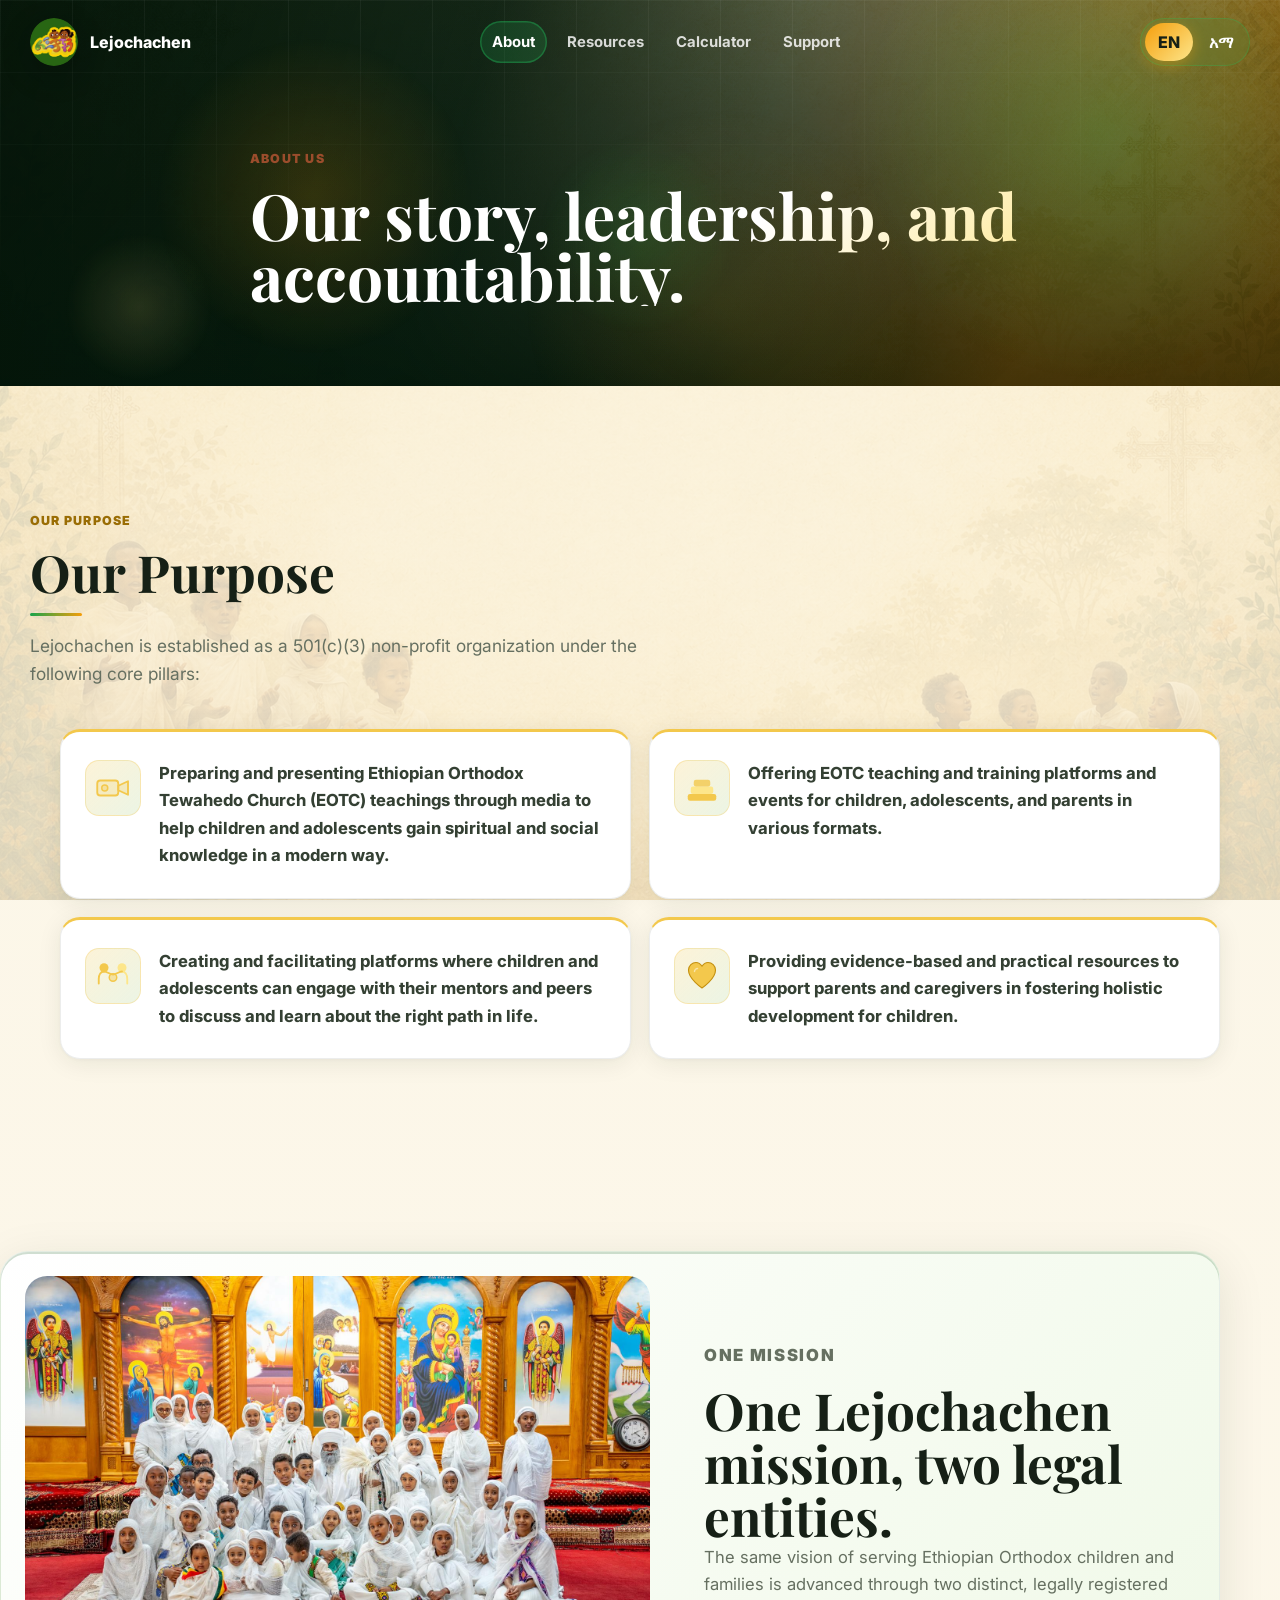
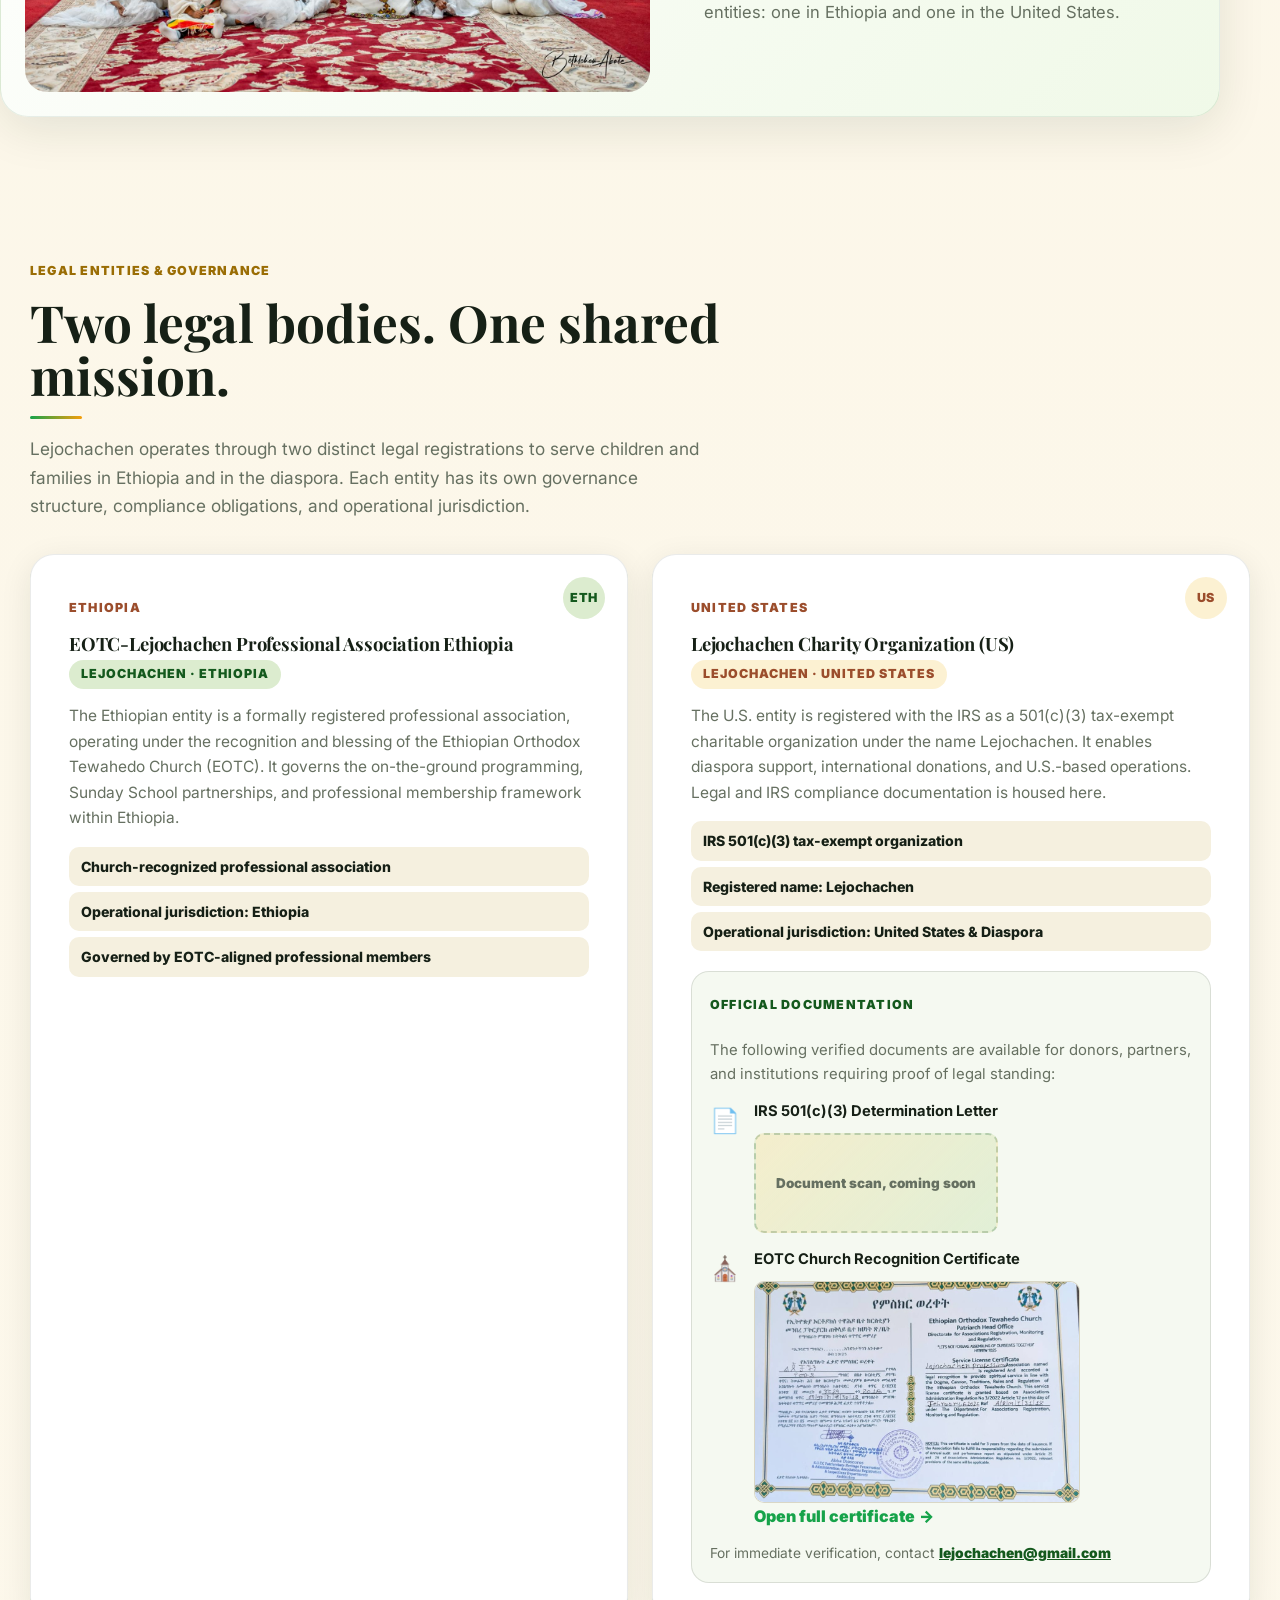
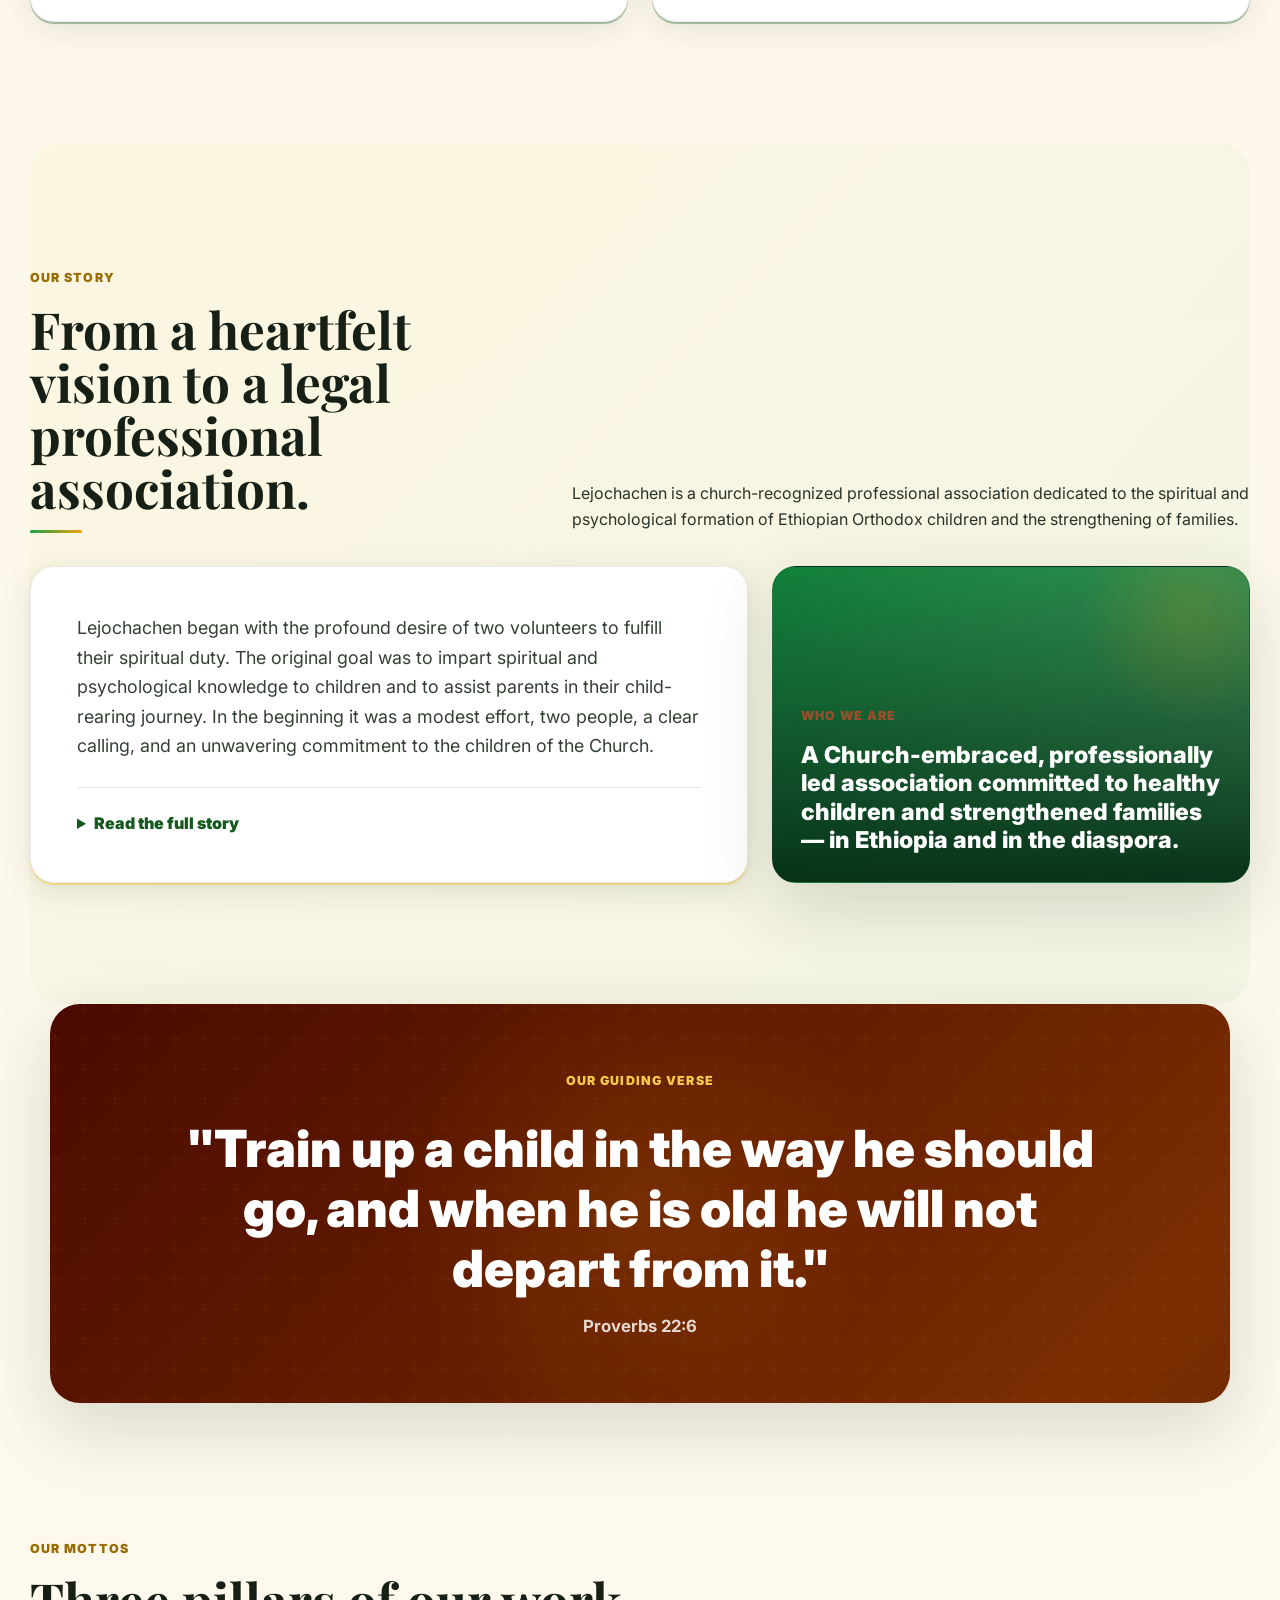
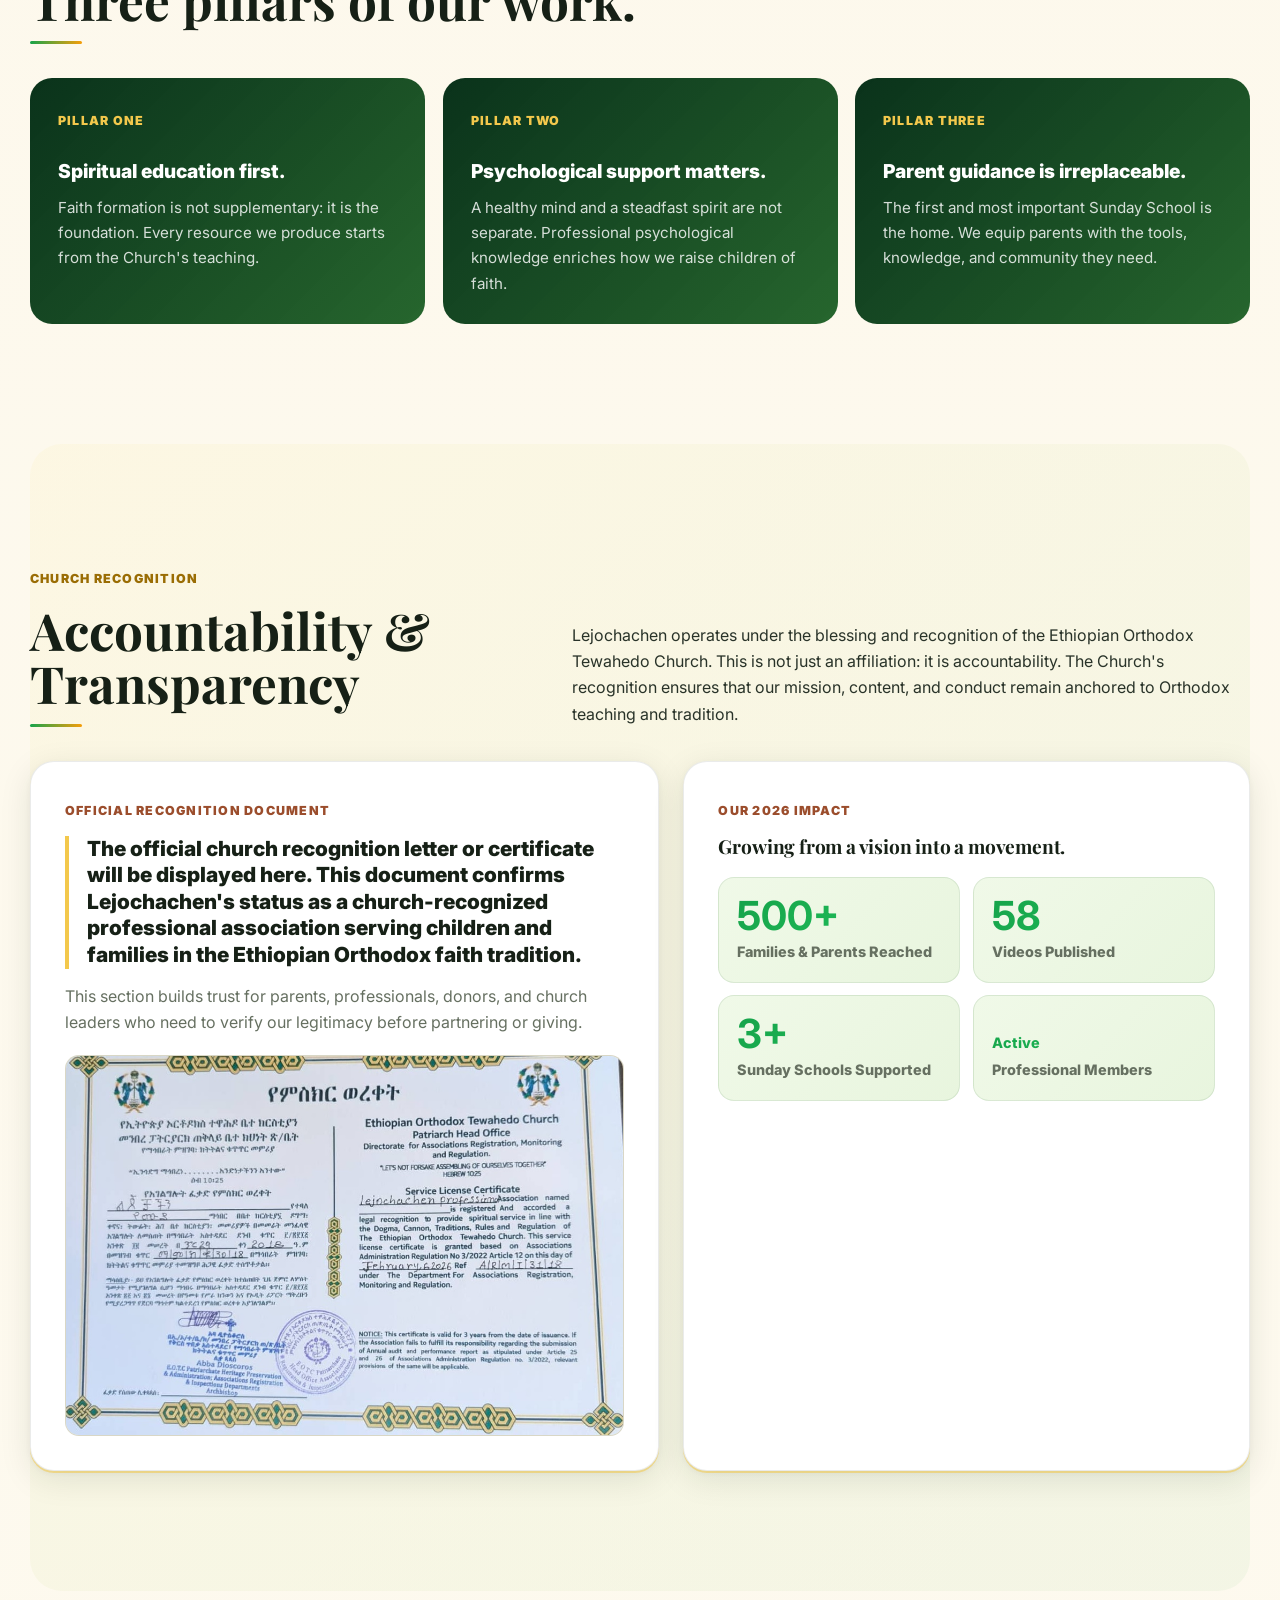
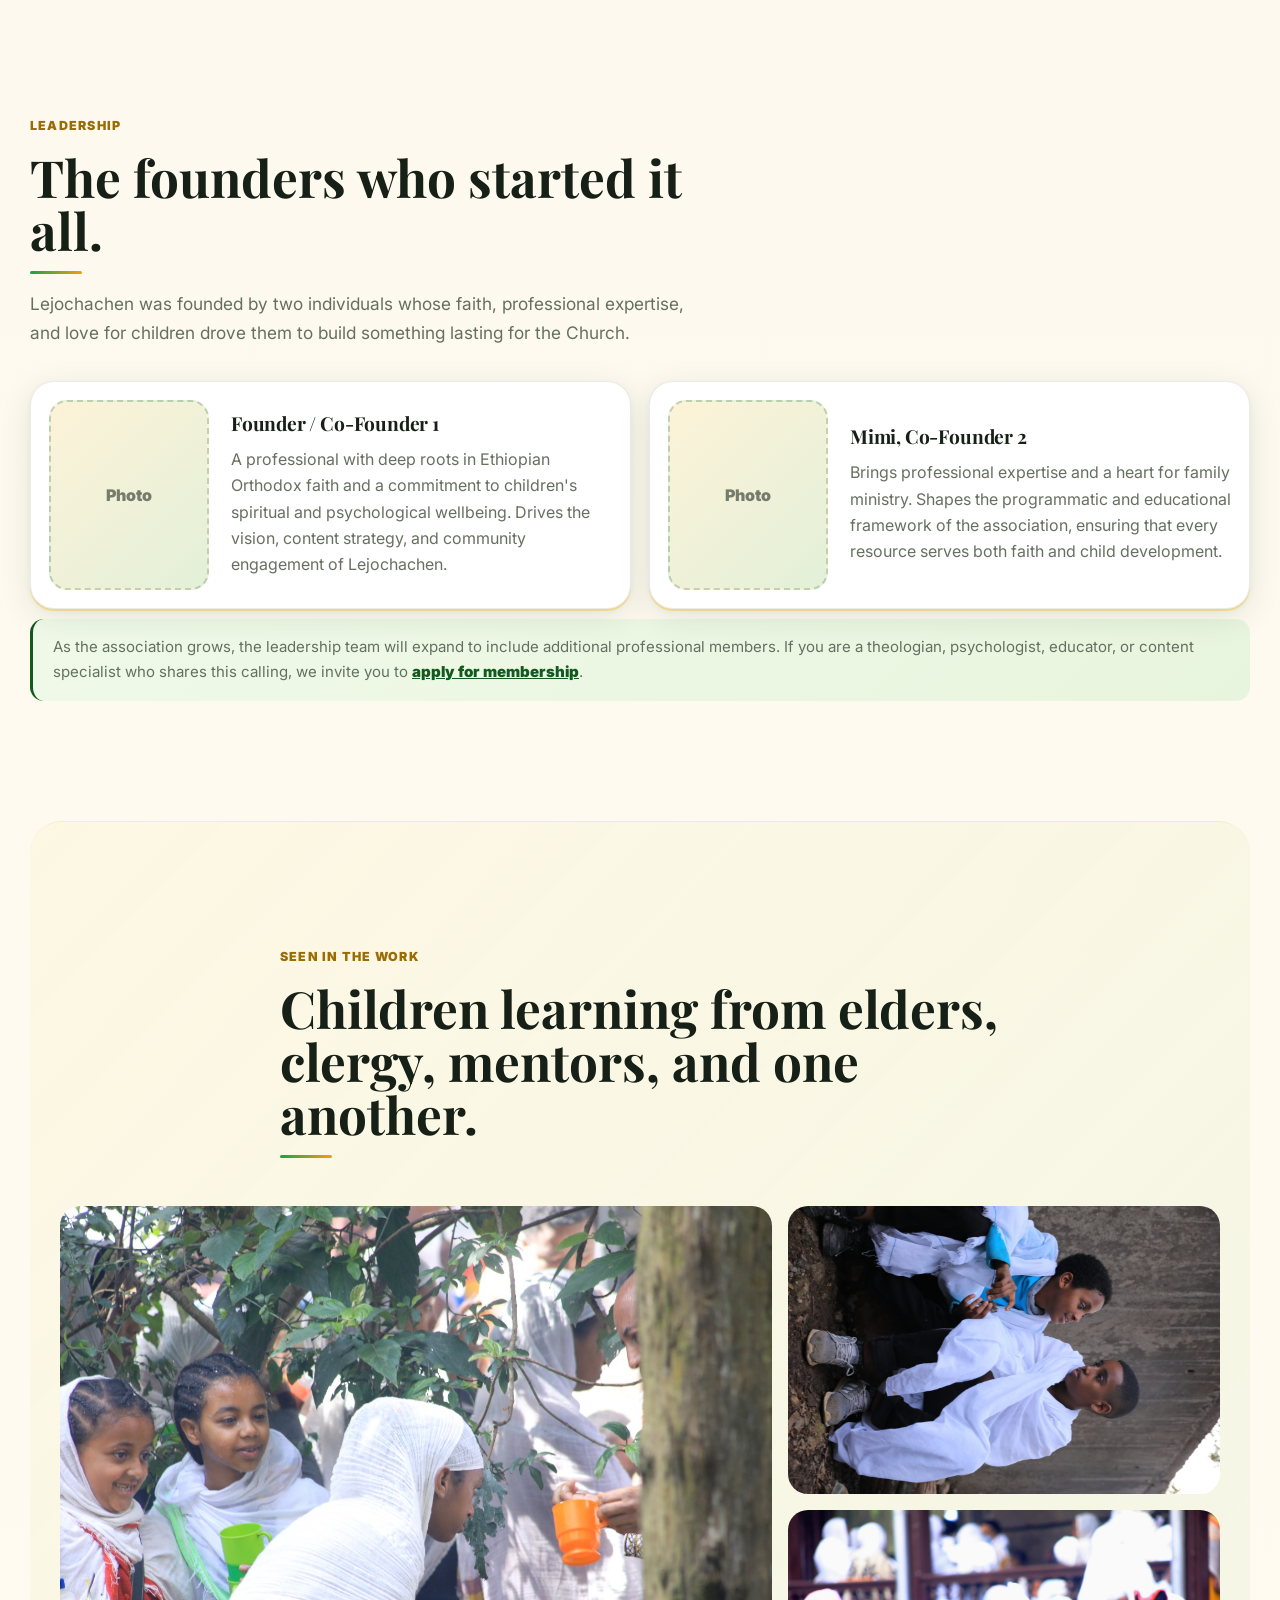
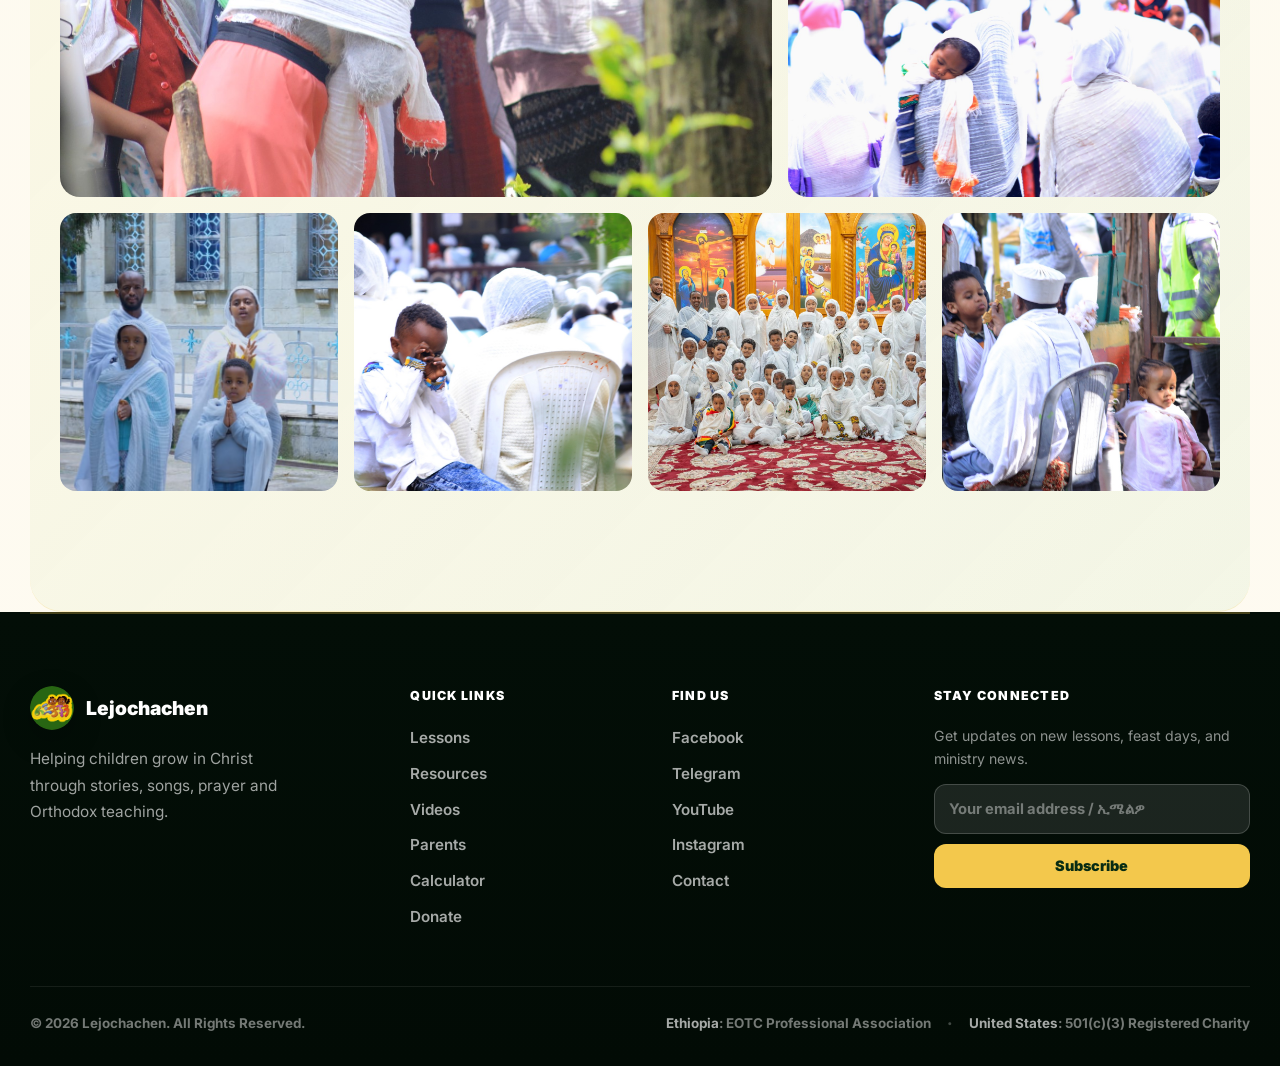
==== commit ee21bd19: "Major UI overhaul: fonts, language persistence, support page, and layout fixes - Add Playfair Displa" ====
--- a/about.html
+++ b/about.html
@@ -26,13 +26,12 @@
             <a href="about.html#leadership"><span class="lang en">Leadership</span><span class="lang am">አመራር</span></a>
           </div>
         </div>
-        <a href="index.html#work"><span class="lang en">Our Work</span><span class="lang am">ሥራችን</span></a>
         <div class="nav-item">
           <a href="resources.html"><span class="lang en">Resources</span><span class="lang am">መረጃዎች</span></a>
           <div class="dropdown-menu">
             <a href="resources.html#youtube"><span class="lang en">YouTube Channel</span><span class="lang am">የዩቱብ ቻናል</span></a>
-            <a href="resources.html#family-registry"><span class="lang en">Family Spiritual Registry</span><span class="lang am">የቤተሰብ ማኅደር</span></a>
-            <a href="resources.html#photo-archive"><span class="lang en">Photo Archive</span><span class="lang am">የፎቶ ማኅደር</span></a>
+            <a href="parents.html"><span class="lang en">For Parents</span><span class="lang am">ለወላጆች</span></a>
+            <a href="children.html"><span class="lang en">For Children</span><span class="lang am">ለልጆች</span></a>
           </div>
         </div>
         <a href="baptism.html"><span class="lang en">Calculator</span><span class="lang am">ማስያ</span></a>
@@ -63,25 +62,79 @@
 
     <!-- Legal purpose from founding documents -->
     <section id="purpose" class="section purpose-section">
-      <div class="section-heading compact">
-        <p class="eyebrow">Our Purpose</p>
-        <h2>Our Purpose</h2>
-        <p class="section-lead">Lejochachen is established as a 501(c)(3) non-profit organization under the following core pillars:</p>
-      </div>
-      <ul class="purpose-list">
-        <li>Preparing and presenting teaching of the Ethiopian Orthodox Tewahedo Church (EOTC) teachings through media to help children and adolescents gain spiritual and social knowledge in a modern way.</li>
-        <li>Offering EOTC teaching and training platforms and events for children, adolescents, and parents in various formats.</li>
-        <li>Creating and facilitating platforms where children and adolescents can engage with their mentors and peers to discuss and learn about the right path in life.</li>
-        <li>Providing evidence-based and practical resources to support parents and caregivers in fostering holistic development for children.</li>
+      <div class="section-heading compact sr">
+        <p class="eyebrow"><span class="lang en">Our Purpose</span><span class="lang am">ዓላማችን</span></p>
+        <h2><span class="lang en">Our Purpose</span><span class="lang am">ዓላማችን</span></h2>
+        <p class="section-lead">
+          <span class="lang en">Lejochachen is established as a 501(c)(3) non-profit organization under the following core pillars:</span>
+          <span class="lang am">ልጆቻችን እንደ 501(c)(3) የበጎ አድራጎት ድርጅት ሆኖ የተመሰረተው በሚከተሉት ዋና ዋና ምሰሶዎች ላይ ነው፦</span>
+        </p>
+      </div>
+      <ul class="purpose-list sr-stagger">
+        <li>
+          <span class="purpose-number">
+            <svg viewBox="0 0 48 48" fill="none" xmlns="http://www.w3.org/2000/svg">
+              <rect x="3" y="14" width="28" height="20" rx="4" fill="rgba(243,200,76,0.2)" stroke="#f3c84c" stroke-width="2.5"/>
+              <path d="M31 21L44 15V33L31 27V21Z" fill="rgba(243,200,76,0.25)" stroke="#f3c84c" stroke-width="2.5" stroke-linejoin="round"/>
+              <circle cx="13" cy="24" r="4" stroke="#f3c84c" stroke-width="2" fill="rgba(243,200,76,0.3)"/>
+            </svg>
+          </span>
+          <span class="lang en">Preparing and presenting Ethiopian Orthodox Tewahedo Church (EOTC) teachings through media to help children and adolescents gain spiritual and social knowledge in a modern way.</span>
+          <span class="lang am">የኢትዮጵያ ኦርቶዶክስ ተዋህዶ ቤተክርስቲያን (ኢኦተቤ) ትምህርቶችን በሚዲያ በማዘጋጀት እና በማቅረብ፣ ሕፃናትና ታዳጊዎች መንፈሳዊና ማኅበራዊ እውቀትን በዘመናዊ መንገድ እንዲቀስሙ መርዳት።</span>
+        </li>
+        <li>
+          <span class="purpose-number">
+            <svg viewBox="0 0 48 48" fill="none" xmlns="http://www.w3.org/2000/svg">
+              <rect x="5" y="32" width="38" height="9" rx="3" fill="#f3c84c"/>
+              <rect x="9" y="22" width="30" height="10" rx="3" fill="#fde68a"/>
+              <rect x="13" y="13" width="22" height="9" rx="3" fill="rgba(243,200,76,0.80)"/>
+            </svg>
+          </span>
+          <span class="lang en">Offering EOTC teaching and training platforms and events for children, adolescents, and parents in various formats.</span>
+          <span class="lang am">ለሕፃናት፣ ለታዳጊዎች እና ለወላጆች የኢኦተቤ ትምህርት እና ሥልጠና መድረኮችን እንዲሁም ዝግጅቶችን በተለያዩ አማራጮች ማቅረብ።</span>
+        </li>
+        <li>
+          <span class="purpose-number">
+            <svg viewBox="0 0 48 48" fill="none" xmlns="http://www.w3.org/2000/svg">
+              <circle cx="12" cy="13" r="6" fill="#f3c84c"/>
+              <circle cx="36" cy="13" r="6" fill="#fde68a"/>
+              <path d="M5 34V28C5 22 8 18 12 18" stroke="#f3c84c" stroke-width="2.5" stroke-linecap="round"/>
+              <path d="M43 34V28C43 22 40 18 36 18" stroke="#fde68a" stroke-width="2.5" stroke-linecap="round"/>
+              <path d="M12 18C16 18 20 22 24 22C28 22 32 18 36 18" stroke="#f3c84c" stroke-width="2.5" stroke-linecap="round"/>
+              <circle cx="24" cy="26" r="5" fill="rgba(243,200,76,0.4)" stroke="#f3c84c" stroke-width="2"/>
+            </svg>
+          </span>
+          <span class="lang en">Creating and facilitating platforms where children and adolescents can engage with their mentors and peers to discuss and learn about the right path in life.</span>
+          <span class="lang am">ሕፃናትና ታዳጊዎች ከአስተማሪዎቻቸው (ከመካሪዎቻቸው) እና ከእኩዮቻቸው ጋር በመገናኘት ስለ ትክክለኛው የሕይወት ጎዳና የሚወያዩባቸውንና የሚማሩባቸውን መድረኮች መፍጠር እና ማመቻቸት።</span>
+        </li>
+        <li>
+          <span class="purpose-number">
+            <svg viewBox="0 0 48 48" fill="none" xmlns="http://www.w3.org/2000/svg">
+              <path d="M24 40C24 40 6 28 6 16C6 10 11 6 16 6C19 6 22 8 24 11C26 8 29 6 32 6C37 6 42 10 42 16C42 28 24 40 24 40Z" fill="#f3c84c" stroke="#c4900f" stroke-width="1.5" stroke-linejoin="round"/>
+              <path d="M14 18C14 16 16 14 18 14" stroke="rgba(255,255,255,0.5)" stroke-width="2" stroke-linecap="round"/>
+            </svg>
+          </span>
+          <span class="lang en">Providing evidence-based and practical resources to support parents and caregivers in fostering holistic development for children.</span>
+          <span class="lang am">ወላጆችና ተንከባካቢዎች ለልጆች ሁለንተናዊ እድገት የሚያደርጉትን ድጋፍ ለማገዝ በማስረጃ ላይ የተመሰረቱና ተግባራዊ የሆኑ ግብአቶችን ማቅረብ።</span>
+        </li>
       </ul>
     </section>
 
-    <section class="wide-photo-band">
+    <section class="wide-photo-band sr">
       <img src="assets/gallery/PHOTO-2026-06-06-01-33-40 2.jpg" alt="Lejochachen children gathered inside the church" data-gallery-img>
       <div>
-        <p class="eyebrow">One Mission</p>
-        <h2>One Lejochachen mission, two legal entities.</h2>
-        <p>The same vision — serving Ethiopian Orthodox children and families — is advanced through two distinct, legally registered entities: one in Ethiopia and one in the United States.</p>
+        <p class="eyebrow">
+          <span class="lang en">One Mission</span>
+          <span class="lang am">አንድ ተልዕኮ</span>
+        </p>
+        <h2>
+          <span class="lang en">One Lejochachen mission, two legal entities.</span>
+          <span class="lang am">አንድ የ«ልጆቻችን» ተልዕኮ፣ ሁለት ሕጋዊ አካላት።</span>
+        </h2>
+        <p>
+          <span class="lang en">The same vision of serving Ethiopian Orthodox children and families is advanced through two distinct, legally registered entities: one in Ethiopia and one in the United States.</span>
+          <span class="lang am">ተመሳሳይ ራዕይ — የኢትዮጵያ ኦርቶዶክስ ሕፃናትንና ቤተሰቦችን ማገልገል — በሁለት የተለያዩ፣ በሕግ በተመዘገቡ አካላት አማካኝነት ወደፊት እየተገፋ ይገኛል፦ አንደኛው በኢትዮጵያ፣ ሁለተኛው ደግሞ በዩናይትድ ስቴትስ (አሜሪካ)።</span>
+        </p>
       </div>
     </section>
 
@@ -112,7 +165,7 @@
         <div class="entity-card entity-card-us">
           <div class="entity-card-badge">US</div>
           <span class="mini-label"><span class="lang en">United States</span><span class="lang am">አሜሪካ</span></span>
-          <h3>Lejochachen Charity Organization — US</h3>
+          <h3>Lejochachen Charity Organization (US)</h3>
           <p class="entity-abbr">Lejochachen · United States</p>
           <p><span class="lang en">The U.S. entity is registered with the IRS as a 501(c)(3) tax-exempt charitable organization under the name Lejochachen. It enables diaspora support, international donations, and U.S.-based operations. Legal and IRS compliance documentation is housed here.</span><span class="lang am">አሜሪካ ያለው አካል ከIRS ጋር Lejochachen በሚለው ስም 501(c)(3) ለበጎ አድራጎት ዓላማ ምዝገባ ያለው ነው። ዲያስፖራ ድጋፍ፣ ዓለም አቀፍ ስጦታዎችን እና አሜሪካ ውስጥ ስራዎችን ያስቻላል።</span></p>
           <ul class="entity-detail-list">
@@ -134,7 +187,7 @@
                 <div>
                   <strong><span class="lang en">IRS 501(c)(3) Determination Letter</span><span class="lang am">IRS 501(c)(3) ደብዳቤ</span></strong>
                   <div class="photo-slot" style="min-height: 100px; margin-top: 10px; border-radius: 10px;">
-                    <span style="font-size: 0.84rem; color: var(--muted);"><span class="lang en">Document scan — coming soon</span><span class="lang am">ሰነድ ቅኝት — በቅርቡ</span></span>
+                    <span style="font-size: 0.84rem; color: var(--muted);"><span class="lang en">Document scan, coming soon</span><span class="lang am">ሰነድ ቅኝት — በቅርቡ</span></span>
                   </div>
                 </div>
               </div>
@@ -142,9 +195,12 @@
                 <span class="legal-doc-icon">⛪</span>
                 <div>
                   <strong><span class="lang en">EOTC Church Recognition Certificate</span><span class="lang am">EOTC የቤተ ክርስቲያን ዕውቅና ሰርቲፊኬት</span></strong>
-                  <div class="photo-slot" style="min-height: 100px; margin-top: 10px; border-radius: 10px;">
-                    <span style="font-size: 0.84rem; color: var(--muted);"><span class="lang en">Certificate scan — coming soon</span><span class="lang am">ሰርቲፊኬት ቅኝት — በቅርቡ</span></span>
-                  </div>
+                  <figure class="document-image legal-document-image">
+                    <img src="assets/gallery/certificate.jpg?v=2" alt="Lejochachen Ethiopian registration and recognition certificate">
+                  </figure>
+                  <a class="text-link" href="assets/gallery/certificate.jpg" target="_blank" rel="noopener">
+                    <span class="lang en">Open full certificate</span><span class="lang am">ሙሉ ሰርቲፊኬቱን ይክፈቱ</span>
+                  </a>
                 </div>
               </div>
             </div>
@@ -171,11 +227,11 @@
 
       <div class="about-grid">
         <article class="story-card">
-          <p><span class="lang en">Lejochachen began with the profound desire of two volunteers to fulfill their spiritual duty. The original goal was to impart spiritual and psychological knowledge to children and to assist parents in their child-rearing journey. In the beginning it was a modest effort — two people, a clear calling, and an unwavering commitment to the children of the Church.</span><span class="lang am">ልጆቻችን የተጀመረው ሁለት በጎ ፈቃደኞች መንፈሳዊ ግዴታቸውን ለመወጣት ባላቸው ጥልቅ ፍላጎት ነው። ዋና ዓላማው ለልጆች መንፈሳዊና ሥነ-ልቦናዊ እውቀትን ማዳረስ እና ወላጆችን ልጆቻቸውን ለማሳደግ ማገዝ ነበር። ከጅምሩ ትሑት ጥረት ነበር — ሁለት ሰዎች፣ ዋጋ ያለው ጥሪ፣ ለቤተ ክርስቲያን ልጆች ማጠናጠናዊ ቁርጠኝነት።</span></p>
+          <p><span class="lang en">Lejochachen began with the profound desire of two volunteers to fulfill their spiritual duty. The original goal was to impart spiritual and psychological knowledge to children and to assist parents in their child-rearing journey. In the beginning it was a modest effort, two people, a clear calling, and an unwavering commitment to the children of the Church.</span><span class="lang am">ልጆቻችን የተጀመረው ሁለት በጎ ፈቃደኞች መንፈሳዊ ግዴታቸውን ለመወጣት ባላቸው ጥልቅ ፍላጎት ነው። ዋና ዓላማው ለልጆች መንፈሳዊና ሥነ-ልቦናዊ እውቀትን ማዳረስ እና ወላጆችን ልጆቻቸውን ለማሳደግ ማገዝ ነበር። ከጅምሩ ትሑት ጥረት ነበር — ሁለት ሰዎች፣ ዋጋ ያለው ጥሪ፣ ለቤተ ክርስቲያን ልጆች ማጠናጠናዊ ቁርጠኝነት።</span></p>
 
           <details>
             <summary><span class="lang en">Read the full story</span><span class="lang am">ሙሉ ታሪኩን ያንብቡ</span></summary>
-            <p><span class="lang en">By the grace of God and the dedication of its founders, this work gained the recognition and blessing of the Holy Ethiopian Orthodox Tewahedo Church. That recognition marked a turning point — the effort moved from a grassroots initiative into a formal, church-embraced professional association. Today, Lejochachen encompasses experts from theology, child psychology, education, content creation, and family counseling. It operates with a structured framework, guided by both the faith of the Church and the standards of professional excellence.</span><span class="lang am">በእግዚአብሔር ጸጋና የመሥራቾቹ ቁርጠኝነት ይህ ሥራ የቅድስት የኢትዮጵያ ኦርቶዶክስ ተዋህዶ ቤተ ክርስቲያን ዕውቅናና በረከት አገኘ። ይህ ዕውቅና ወሳኝ ለውጥ ነበር — ጥረቱ ከሕዝባዊ ተነሳሽነት ወደ ይፋዊ፣ በቤተ ክርስቲያን የታቀፈ ሙያ ማኅበር ተሸጋገረ። ዛሬ ልጆቻችን ከሥነ-መለኮት፣ ሥነ-ልቦና፣ ትምህርት፣ ይዘት ፈጠራ እና የቤተሰብ ማማከር ባለሙያዎችን ያቀፈ ነው። በቤተ ክርስቲያን እምነትና ሙያዊ ብቃት ደረጃዎች ተመርቶ ሥርዓታማ ማዕቀፍ ውስጥ ይሠራል።</span></p>
+            <p><span class="lang en">By the grace of God and the dedication of its founders, this work gained the recognition and blessing of the Holy Ethiopian Orthodox Tewahedo Church. That recognition marked a turning point: the effort moved from a grassroots initiative into a formal, church-embraced professional association. Today, Lejochachen encompasses experts from theology, child psychology, education, content creation, and family counseling. It operates with a structured framework, guided by both the faith of the Church and the standards of professional excellence.</span><span class="lang am">በእግዚአብሔር ጸጋና የመሥራቾቹ ቁርጠኝነት ይህ ሥራ የቅድስት የኢትዮጵያ ኦርቶዶክስ ተዋህዶ ቤተ ክርስቲያን ዕውቅናና በረከት አገኘ። ይህ ዕውቅና ወሳኝ ለውጥ ነበር — ጥረቱ ከሕዝባዊ ተነሳሽነት ወደ ይፋዊ፣ በቤተ ክርስቲያን የታቀፈ ሙያ ማኅበር ተሸጋገረ። ዛሬ ልጆቻችን ከሥነ-መለኮት፣ ሥነ-ልቦና፣ ትምህርት፣ ይዘት ፈጠራ እና የቤተሰብ ማማከር ባለሙያዎችን ያቀፈ ነው። በቤተ ክርስቲያን እምነትና ሙያዊ ብቃት ደረጃዎች ተመርቶ ሥርዓታማ ማዕቀፍ ውስጥ ይሠራል።</span></p>
             <p><span class="lang en">The name "Lejochachen" — ልጆቻችን — means "Our Children." It is not possessive in a narrow sense; it is a declaration that every Ethiopian Orthodox child is a shared responsibility, a common treasure, and a living promise of the Church's future. From Sunday School halls to diaspora homes, from digital content to professional training, Lejochachen is present wherever children and families need guidance.</span><span class="lang am">"ልጆቻችን" ማለት ጠባብ ባለቤትነት አይደለም — እያንዳንዱ የኢትዮጵያ ኦርቶዶክስ ልጅ የጋራ ኃላፊነት፣ የጋራ ሀብት እና የቤተ ክርስቲያን ወደፊት ሕያው ቃል ኪዳን ነው ይለናል። ከሰንበት ትምህርት ቤት አዳራሽ እስከ ዲያስፖራ ቤቶች፣ ከዲጂታል ይዘት እስከ ሙያዊ ሥልጠና — ልጆቻችን ልጆችና ቤተሰቦች መመሪያ በሚፈልጉበት ቦታ ሁሉ ይገኛል።</span></p>
           </details>
         </article>
@@ -203,7 +259,7 @@
         <div class="motto-card">
           <span class="mini-label"><span class="lang en">Pillar One</span><span class="lang am">አንደኛ ምሰሶ</span></span>
           <p><span class="lang en">Spiritual education first.</span><span class="lang am">መንፈሳዊ ትምህርት አስቀድሞ።</span></p>
-          <p style="font-size: 0.95rem; font-weight: 400; opacity: 0.82; margin-top: 8px;"><span class="lang en">Faith formation is not supplementary — it is the foundation. Every resource we produce starts from the Church's teaching.</span><span class="lang am">የእምነት ምስረታ ተጨማሪ አይደለም — መሠረቱ ነው። የምናቀርበው ሀብት ሁሉ ከቤተ ክርስቲያን ትምህርት ይጀምራል።</span></p>
+          <p style="font-size: 0.95rem; font-weight: 400; opacity: 0.82; margin-top: 8px;"><span class="lang en">Faith formation is not supplementary: it is the foundation. Every resource we produce starts from the Church's teaching.</span><span class="lang am">የእምነት ምስረታ ተጨማሪ አይደለም — መሠረቱ ነው። የምናቀርበው ሀብት ሁሉ ከቤተ ክርስቲያን ትምህርት ይጀምራል።</span></p>
         </div>
         <div class="motto-card">
           <span class="mini-label"><span class="lang en">Pillar Two</span><span class="lang am">ሁለተኛ ምሰሶ</span></span>
@@ -226,7 +282,7 @@
           <h2><span class="lang en">Accountability & Transparency</span><span class="lang am">ተጠያቂነትና ግልጽነት</span></h2>
         </div>
         <div>
-          <p><span class="lang en">Lejochachen operates under the blessing and recognition of the Ethiopian Orthodox Tewahedo Church. This is not just an affiliation — it is accountability. The Church's recognition ensures that our mission, content, and conduct remain anchored to Orthodox teaching and tradition.</span><span class="lang am">ልጆቻችን የኢትዮጵያ ኦርቶዶክስ ተዋህዶ ቤተ ክርስቲያን ዕውቅናና ቡራኬ ያገኘ ነው። ይህ ዝምድና ብቻ አይደለም — ተጠያቂነት ነው። ዕውቅናው ተልዕኮአችን፣ ይዘታችን እና ሁኔታዎቻችን ሁልጊዜ ከኦርቶዶክስ ትምህርትና ወግ ጋር የሚጣጣሙ መሆናቸውን ያረጋግጣል።</span></p>
+          <p><span class="lang en">Lejochachen operates under the blessing and recognition of the Ethiopian Orthodox Tewahedo Church. This is not just an affiliation: it is accountability. The Church's recognition ensures that our mission, content, and conduct remain anchored to Orthodox teaching and tradition.</span><span class="lang am">ልጆቻችን የኢትዮጵያ ኦርቶዶክስ ተዋህዶ ቤተ ክርስቲያን ዕውቅናና ቡራኬ ያገኘ ነው። ይህ ዝምድና ብቻ አይደለም — ተጠያቂነት ነው። ዕውቅናው ተልዕኮአችን፣ ይዘታችን እና ሁኔታዎቻችን ሁልጊዜ ከኦርቶዶክስ ትምህርትና ወግ ጋር የሚጣጣሙ መሆናቸውን ያረጋግጣል።</span></p>
         </div>
       </div>
 
@@ -238,9 +294,9 @@
             <span class="lang am">ይፋዊ የቤተ ክርስቲያን የዕውቅና ደብዳቤ ወይም ሰርተፊኬት እዚህ ይታያል። ይህ ሰነድ ልጆቻችን የኢትዮጵያ ኦርቶዶክስ ተዋህዶ ቤተ ክርስቲያን እምነት ወጎች ውስጥ ልጆችንና ቤተሰቦችን የሚያገለግል ዕውቅና ያገኘ ሙያ ማኅበር መሆኑን ያረጋግጣል።</span>
           </blockquote>
           <p><span class="lang en">This section builds trust for parents, professionals, donors, and church leaders who need to verify our legitimacy before partnering or giving.</span><span class="lang am">ይህ ክፍል ከመቀላቀላቸው ወይም ከመደገፋቸው በፊት ትክክለኛነታችንን ማረጋገጥ ለሚፈልጉ ወላጆች፣ ባለሙያዎች፣ ደጋፊዎችና ቤተ ክርስቲያን አመራሮች ተዓማኒነትን ያጠናክራል።</span></p>
-          <div class="photo-slot" style="min-height: 220px; margin-top: 20px; border-radius: 14px;">
-            <span style="font-size: 0.9rem;"><span class="lang en">Recognition document / scan goes here</span><span class="lang am">የዕውቅና ሰነድ / ቅኝት እዚህ ይቀመጣል</span></span>
-          </div>
+          <figure class="document-image" data-gallery-card>
+            <img src="assets/gallery/certificate.jpg" alt="Lejochachen Ethiopian registration and recognition certificate" data-gallery-img>
+          </figure>
         </article>
 
         <article class="impact-card">
@@ -282,7 +338,7 @@
             <span><span class="lang en">Photo</span><span class="lang am">ፎቶ</span></span>
           </div>
           <div>
-            <h3><span class="lang en">Founder — Co-Founder 1</span><span class="lang am">መሥራች — 1ኛ</span></h3>
+            <h3><span class="lang en">Founder / Co-Founder 1</span><span class="lang am">መሥራች — 1ኛ</span></h3>
             <p><span class="lang en">A professional with deep roots in Ethiopian Orthodox faith and a commitment to children's spiritual and psychological wellbeing. Drives the vision, content strategy, and community engagement of Lejochachen.</span><span class="lang am">በኢትዮጵያ ኦርቶዶክስ እምነት ጥልቅ ሥር ያለው ባለሙያ፣ ለልጆች መንፈሳዊና ሥነ-ልቦናዊ ደህንነት ቁርጠኛ። የልጆቻችን ርዕይ፣ የይዘት ስትራቴጂና የማኅበረሰብ ትስስር ይመራል/ትመራለች።</span></p>
           </div>
         </article>
@@ -292,7 +348,7 @@
             <span><span class="lang en">Photo</span><span class="lang am">ፎቶ</span></span>
           </div>
           <div>
-            <h3>Mimi — <span class="lang en">Co-Founder 2</span><span class="lang am">2ኛ መሥራች</span></h3>
+            <h3>Mimi, <span class="lang en">Co-Founder 2</span><span class="lang am">2ኛ መሥራች</span></h3>
             <p><span class="lang en">Brings professional expertise and a heart for family ministry. Shapes the programmatic and educational framework of the association, ensuring that every resource serves both faith and child development.</span><span class="lang am">ሙያዊ ብቃትንና ለቤተሰብ አገልግሎት ያለ ልብ ይዛ/ይዞ ይጠቀማል/ትጠቀማለች። ለሁሉም ሀብቶች እምነትና የልጆችን እድገት ማገልገልን ለማረጋገጥ ሥርዓታማ እና የትምህርት ማዕቀፍ ይቀርጻሉ/ትቀርጻለች።</span></p>
           </div>
         </article>
@@ -304,29 +360,101 @@
     </section>
 
     <section class="section gallery-section">
-      <div class="section-heading compact">
-        <p class="eyebrow">Seen In The Work</p>
-        <h2>Children learning from elders, clergy, mentors, and one another.</h2>
-      </div>
-      <div class="gallery-grid">
-        <figure data-gallery-card><img src="assets/gallery/PHOTO-2026-06-06-01-44-06 2.jpg" alt="Children gathered with a priest for teaching" data-gallery-img></figure>
-        <figure data-gallery-card><img src="assets/gallery/PHOTO-2026-06-06-01-30-34 2.jpg" alt="Students in discussion with a mentor" data-gallery-img></figure>
-        <figure data-gallery-card><img src="assets/gallery/PHOTO-2026-06-06-01-44-07 2.jpg" alt="Children outdoors during church activities" data-gallery-img></figure>
+      <div class="section-heading compact sr" style="width:min(1400px,calc(100% - 60px));margin-left:auto;margin-right:auto;">
+        <p class="eyebrow">
+          <span class="lang en">Seen In The Work</span>
+          <span class="lang am">በሥራ ላይ ሲታይ</span>
+        </p>
+        <h2>
+          <span class="lang en">Children learning from elders, clergy, mentors, and one another.</span>
+          <span class="lang am">ሕፃናት ከአባቶች፣ ከካህናት፣ ከመካሪዎች እና እርስ በርሳቸው ሲማሩ።</span>
+        </h2>
+      </div>
+
+      <div class="photo-hierarchy sr">
+        <div class="ph-featured">
+          <img src="assets/gallery/PHOTO-2026-06-06-01-44-06 2.jpg" alt="Children gathered with a priest for teaching / ሕፃናት ከካህን ጋር ለትምህርት ተሰብስበው ሳለ">
+        </div>
+        <div class="ph-medium-stack">
+          <div>
+            <img src="assets/gallery/PHOTO-2026-06-06-01-30-34 2.jpg" alt="Students in discussion with a mentor / ተማሪዎች ከመካሪ ጋር ውይይት ሲያደርጉ">
+          </div>
+          <div>
+            <img src="assets/gallery/PHOTO-2026-06-06-01-44-07 2.jpg" alt="Children outdoors during church activities / ሕፃናት በቤተክርስቲያን እንቅስቃሴዎች ወቅት">
+          </div>
+        </div>
+        <div class="ph-small-row">
+          <div><img src="assets/gallery/PHOTO-2026-06-06-01-28-55.jpg" alt="Ministry gathering"></div>
+          <div><img src="assets/gallery/PHOTO-2026-06-06-01-44-09.jpg" alt="Children in prayer"></div>
+          <div><img src="assets/gallery/PHOTO-2026-06-06-01-33-40.jpg" alt="Children learning together"></div>
+          <div><img src="assets/gallery/PHOTO-2026-06-06-01-44-10.jpg" alt="Worship activity with children"></div>
+        </div>
       </div>
     </section>
 
   </main>
 
-  <footer>
-  <p>© 2026 Lejochachen. All Rights Reserved.</p>
-  <p>Principal Office: 17318 SW 128th Ave, Tigard, OR 97224</p>
-  <div class="footer-entity-row">
-    <span class="footer-entity"><strong>Lejochachen</strong> in Ethiopia — EOTC Professional Association</span>
-    <span class="footer-entity-sep">|</span>
-    <span class="footer-entity"><strong>Lejochachen</strong> in the United States — Registered 501(c)(3) Charity</span>
-  </div>
-  <p>Lejochachen is organized and operated exclusively for charitable, religious, and educational purposes under Section 501(c)(3) of the Internal Revenue Code. · <a href="about.html#legal-entities">Legal &amp; Compliance</a></p>
-</footer>
+  <footer class="site-footer">
+    <div class="footer-inner">
+      <div class="footer-brand-col">
+        <a class="brand" href="index.html">
+          <img src="assets/logo.png" alt="Lejochachen logo">
+          <span><span class="lang en">Lejochachen</span><span class="lang am">ልጆቻችን</span></span>
+        </a>
+        <p class="footer-tagline">
+          <span class="lang en">Helping children grow in Christ through stories, songs, prayer and Orthodox teaching.</span>
+          <span class="lang am">ሕፃናትን ታሪኮች፣ መዝሙሮች፣ ጸሎት እና ኦርቶዶክሳዊ ትምህርት በኩል ክርስቶስ ውስጥ እንዲያድጉ ማገዝ።</span>
+        </p>
+      </div>
+
+      <nav class="footer-col" aria-label="Quick links">
+        <h4><span class="lang en">Quick Links</span><span class="lang am">ፈጣን አገናኞች</span></h4>
+        <ul>
+          <li><a href="children.html"><span class="lang en">Lessons</span><span class="lang am">ትምህርቶች</span></a></li>
+          <li><a href="resources.html"><span class="lang en">Resources</span><span class="lang am">ግብዓቶች</span></a></li>
+          <li><a href="resources.html#youtube"><span class="lang en">Videos</span><span class="lang am">ቪዲዮዎች</span></a></li>
+          <li><a href="parents.html"><span class="lang en">Parents</span><span class="lang am">ወላጆች</span></a></li>
+          <li><a href="baptism.html"><span class="lang en">Calculator</span><span class="lang am">ቀመር</span></a></li>
+          <li><a href="support.html#give"><span class="lang en">Donate</span><span class="lang am">ይስጡ</span></a></li>
+        </ul>
+      </nav>
+
+      <div class="footer-col">
+        <h4><span class="lang en">Find Us</span><span class="lang am">ያግኙን</span></h4>
+        <ul>
+          <li><a href="#">Facebook</a></li>
+          <li><a href="#">Telegram</a></li>
+          <li><a href="resources.html#youtube">YouTube</a></li>
+          <li><a href="#">Instagram</a></li>
+          <li><a href="support.html#contact"><span class="lang en">Contact</span><span class="lang am">ያነጋግሩን</span></a></li>
+        </ul>
+      </div>
+
+      <div class="footer-col">
+        <h4><span class="lang en">Stay Connected</span><span class="lang am">ተገናኝተው ይቆዩ</span></h4>
+        <p class="footer-newsletter-desc">
+          <span class="lang en">Get updates on new lessons, feast days, and ministry news.</span>
+          <span class="lang am">አዳዲስ ትምህርቶች፣ የቤተ ክርስቲያን በዓላት እና የአገልግሎት ዜናዎችን ያግኙ።</span>
+        </p>
+        <form class="footer-newsletter-form" onsubmit="return false;">
+          <input type="email" placeholder="Your email address / ኢሜልዎ">
+          <button type="submit">
+            <span class="lang en">Subscribe</span>
+            <span class="lang am">ተመዝገቡ</span>
+          </button>
+        </form>
+      </div>
+    </div>
+
+    <div class="footer-bottom">
+      <p><span class="lang en">© 2026 Lejochachen. All Rights Reserved.</span><span class="lang am">© 2026 ልጆቻችን። መብቱ በሕግ የተጠበቀ ነው።</span></p>
+      <div class="footer-entity-row">
+        <span class="footer-entity"><span class="lang en"><strong>Ethiopia</strong>: EOTC Professional Association</span><span class="lang am"><strong>ኢትዮጵያ</strong> — የኢኦተቤ ሙያዊ ማኅበር</span></span>
+        <span class="footer-entity-sep">·</span>
+        <span class="footer-entity"><span class="lang en"><strong>United States</strong>: 501(c)(3) Registered Charity</span><span class="lang am"><strong>አሜሪካ</strong> — 501(c)(3) ለምዝገባ</span></span>
+      </div>
+    </div>
+  </footer>
 
   <script src="app.js"></script>
 </body>
--- a/styles.css
+++ b/styles.css
@@ -1,3 +1,5 @@
+@import url('https://fonts.googleapis.com/css2?family=Playfair+Display:ital,wght@0,400;0,500;0,600;0,700;0,800;1,400;1,600&family=Inter:opsz,wght@14..32,300;14..32,400;14..32,500;14..32,600;14..32,700;14..32,800;14..32,900&display=swap');
+
 :root {
   --ink: #162016;
   --text: #293329;
@@ -27,8 +29,10 @@
   background:
     linear-gradient(180deg, rgba(245, 240, 223, 0.75), rgba(255, 253, 247, 0.98) 420px),
     var(--paper);
-  font-family: Inter, ui-sans-serif, system-ui, -apple-system, BlinkMacSystemFont, "Segoe UI", Arial, sans-serif;
+  font-family: 'Inter', ui-sans-serif, system-ui, -apple-system, BlinkMacSystemFont, "Segoe UI", Arial, sans-serif;
   line-height: 1.65;
+  -webkit-font-smoothing: antialiased;
+  -moz-osx-font-smoothing: grayscale;
 }
 
 body[data-lang="am"] {
@@ -56,7 +60,7 @@
   background:
     linear-gradient(90deg, rgba(8, 37, 17, 0.98) 0%, rgba(8, 37, 17, 0.86) 36%, rgba(8, 37, 17, 0.3) 70%),
     linear-gradient(180deg, rgba(8, 37, 17, 0.58), rgba(8, 37, 17, 0.94)),
-    url("assets/hero-family.png") center / cover no-repeat,
+    url("assets/gallery/background.png") center / cover no-repeat,
     linear-gradient(135deg, #082511 0%, #0f3f1c 48%, #17351f 100%);
 }
 
@@ -79,7 +83,7 @@
 .page-hero {
   position: relative;
   z-index: 1;
-  width: min(1180px, calc(100% - 40px));
+  width: min(1400px, calc(100% - 60px));
   margin: 0 auto;
   padding: 74px 0 120px;
 }
@@ -98,7 +102,7 @@
   grid-template-columns: auto minmax(240px, 1fr) auto;
   align-items: center;
   gap: 22px;
-  width: min(1180px, calc(100% - 40px));
+  width: min(1400px, calc(100% - 60px));
   margin: 0 auto;
   padding: 18px 0;
 }
@@ -158,7 +162,7 @@
 
 .dropdown-menu {
   position: absolute;
-  top: calc(100% + 8px);
+  top: 100%;
   left: 0;
   z-index: 30;
   display: none;
@@ -180,7 +184,7 @@
 
 .nav-item:hover .dropdown-menu,
 .nav-item:focus-within .dropdown-menu {
-  display: grid;
+  display: block;
 }
 
 .language-toggle {
@@ -216,7 +220,7 @@
   grid-template-columns: minmax(0, 1.05fr) minmax(320px, 0.85fr);
   gap: clamp(32px, 6vw, 84px);
   align-items: center;
-  width: min(1180px, calc(100% - 40px));
+  width: min(1400px, calc(100% - 60px));
   min-height: 650px;
   margin: 0 auto;
   padding: 70px 0 110px;
@@ -254,6 +258,14 @@
 h3,
 p {
   margin-top: 0;
+}
+
+h1,
+h2,
+h3 {
+  font-family: 'Playfair Display', Georgia, 'Times New Roman', serif;
+  font-weight: 700;
+  letter-spacing: -0.01em;
 }
 
 h1 {
@@ -391,7 +403,7 @@
 }
 
 .section {
-  width: min(1180px, calc(100% - 40px));
+  width: min(1400px, calc(100% - 60px));
   margin: 0 auto;
   padding: 88px 0;
 }
@@ -399,7 +411,7 @@
 .photo-story-section,
 .wide-photo-band,
 .resource-feature-strip {
-  width: min(1180px, calc(100% - 40px));
+  width: min(1400px, calc(100% - 60px));
   margin: 0 auto;
 }
 
@@ -636,7 +648,7 @@
 }
 
 .scripture-break {
-  width: min(1180px, calc(100% - 40px));
+  width: min(1400px, calc(100% - 60px));
   margin: 0 auto 12px;
   padding: clamp(34px, 6vw, 62px);
   border-radius: 30px;
@@ -744,6 +756,31 @@
   color: var(--muted);
 }
 
+.document-image {
+  margin: 20px 0 0;
+  border: 1px solid var(--line);
+  border-radius: 14px;
+  overflow: hidden;
+  background: var(--soft);
+}
+
+.document-image img {
+  display: block;
+  width: 100%;
+  height: auto;
+}
+
+.legal-document-image {
+  margin-top: 10px;
+  border-radius: 10px;
+}
+
+.legal-document-image img {
+  max-height: 220px;
+  object-fit: contain;
+  background: white;
+}
+
 .impact-grid {
   display: grid;
   grid-template-columns: repeat(2, minmax(0, 1fr));
@@ -880,6 +917,76 @@
   font-weight: 900;
 }
 
+.resource-audience-section {
+  padding-top: 42px;
+}
+
+.resource-audience-grid {
+  display: grid;
+  grid-template-columns: repeat(3, minmax(0, 1fr));
+  gap: 18px;
+  margin-top: 28px;
+}
+
+.resource-audience-card {
+  min-height: 240px;
+  padding: clamp(22px, 3vw, 30px);
+  border: 1px solid var(--line);
+  border-radius: 22px;
+  background: white;
+  box-shadow: var(--shadow);
+  color: var(--text);
+  text-decoration: none;
+}
+
+.resource-audience-card .resource-type {
+  margin-bottom: 16px;
+}
+
+.resource-audience-card h3 {
+  font-size: 1.08rem;
+  margin-bottom: 10px;
+}
+
+.resource-audience-card p {
+  margin: 0;
+  color: var(--muted);
+}
+
+.studio-section {
+  padding-top: 30px;
+}
+
+.studio-showcase {
+  display: grid;
+  grid-template-columns: minmax(0, 1.15fr) minmax(320px, 0.85fr);
+  gap: clamp(24px, 4vw, 48px);
+  align-items: center;
+  width: min(1400px, calc(100% - 60px));
+  margin: 0 auto;
+}
+
+.studio-showcase figure {
+  min-height: 320px;
+  margin: 0;
+  border: 1px solid var(--line);
+  border-radius: 24px;
+  overflow: hidden;
+  background: var(--soft);
+  box-shadow: var(--shadow);
+}
+
+.studio-showcase img {
+  width: 100%;
+  height: 100%;
+  object-fit: cover;
+}
+
+.studio-showcase p:not(.eyebrow) {
+  color: var(--muted);
+  font-size: 1.05rem;
+}
+
 .youtube-feature {
   display: grid;
   grid-template-columns: minmax(0, 1fr) auto;
@@ -1084,7 +1191,7 @@
   grid-template-columns: minmax(0, 1fr) minmax(260px, 0.45fr);
   gap: 34px;
   align-items: center;
-  width: min(1180px, calc(100% - 40px));
+  width: min(1400px, calc(100% - 60px));
   padding: 42px;
   border-radius: 28px;
   color: white;
@@ -1297,6 +1404,83 @@
   margin: 0;
 }
 
+.application-note,
+.ethiopia-proof-box {
+  display: grid;
+  gap: 10px;
+  padding: 16px;
+  border: 1px solid rgba(20, 89, 29, 0.2);
+  border-radius: 16px;
+  background: rgba(220, 236, 207, 0.5);
+  color: var(--muted);
+  font-size: 0.94rem;
+  font-weight: 750;
+}
+
+.application-note strong {
+  color: var(--ink);
+}
+
+.application-note p,
+.ethiopia-proof-box p {
+  margin: 0;
+}
+
+.membership-choice-grid {
+  display: grid;
+  grid-template-columns: repeat(2, minmax(0, 1fr));
+  gap: 14px;
+}
+
+.membership-choice-grid fieldset {
+  display: grid;
+  gap: 10px;
+  min-width: 0;
+  margin: 0;
+  padding: 16px;
+  border: 1px solid var(--line);
+  border-radius: 16px;
+  background: white;
+}
+
+.membership-choice-grid legend,
+.field-label {
+  color: var(--ink);
+  font-size: 0.86rem;
+  font-weight: 900;
+}
+
+.membership-choice-grid label,
+.file-field {
+  display: flex;
+  align-items: flex-start;
+  gap: 10px;
+  color: var(--ink);
+  font-weight: 800;
+}
+
+.membership-choice-grid input[type="radio"],
+.file-field input[type="file"] {
+  width: auto;
+  accent-color: var(--green);
+}
+
+.membership-choice-grid input[type="radio"] {
+  margin-top: 5px;
+}
+
+.file-field {
+  display: grid;
+  gap: 8px;
+}
+
+.file-field input[type="file"] {
+  padding: 12px;
+  border: 1px solid var(--line);
+  border-radius: 14px;
+  background: white;
+}
+
 .member-declaration label {
   display: flex;
   align-items: flex-start;
@@ -1314,7 +1498,7 @@
 footer {
   display: grid;
   gap: 8px;
-  width: min(1180px, calc(100% - 40px));
+  width: min(1400px, calc(100% - 60px));
   margin: 0 auto;
   padding: 28px 0 40px;
   color: var(--muted);
@@ -1440,7 +1624,7 @@
   .quote-band,
   .scripture-break,
   footer {
-    width: min(100% - 28px, 1180px);
+    width: min(100% - 28px, 1400px);
   }
 
   .nav {
@@ -1548,7 +1732,7 @@
 .page-hero {
   position: relative;
   z-index: 1;
-  width: min(1180px, calc(100% - 40px));
+  width: min(1400px, calc(100% - 60px));
   margin: 0 auto;
   padding: 60px 0 80px;
   max-width: 780px;
@@ -1861,12 +2045,22 @@
   .channel-banner .btn {
     grid-column: 1 / -1;
   }
+
+  .studio-showcase {
+    grid-template-columns: 1fr;
+  }
+
   .why-support-grid,
   .work-together-grid,
+  .resource-audience-grid,
   .mottos-grid {
     grid-template-columns: 1fr;
   }
   .join-grid {
+    grid-template-columns: 1fr;
+  }
+
+  .membership-choice-grid {
     grid-template-columns: 1fr;
   }
 }
@@ -1878,23 +2072,61 @@
 }
 
 /* ── Playlist filter row ── */
+.playlist-filter-wrap {
+  position: relative;
+  margin-bottom: 22px;
+}
+
+.playlist-filter-wrap::after {
+  content: "";
+  position: absolute;
+  top: 0;
+  right: 0;
+  bottom: 6px;
+  width: 60px;
+  background: linear-gradient(to right, transparent, var(--paper));
+  pointer-events: none;
+  border-radius: 0 999px 999px 0;
+}
+
 .playlist-filter-row {
   display: flex;
-  flex-wrap: wrap;
-  gap: 10px;
-  margin-bottom: 22px;
+  flex-wrap: nowrap;
+  overflow-x: auto;
+  gap: 8px;
+  padding-bottom: 6px;
+  scrollbar-width: thin;
+  scrollbar-color: rgba(20,89,29,0.25) transparent;
+  -webkit-overflow-scrolling: touch;
+}
+
+.playlist-filter-row::-webkit-scrollbar {
+  height: 3px;
+}
+
+.playlist-filter-row::-webkit-scrollbar-track {
+  background: transparent;
+}
+
+.playlist-filter-row::-webkit-scrollbar-thumb {
+  background: rgba(20,89,29,0.25);
+  border-radius: 999px;
 }
 
 .playlist-tab-btn {
-  min-height: 42px;
+  min-height: 36px;
   border: 1px solid var(--line);
   border-radius: 999px;
-  padding: 9px 18px;
+  padding: 6px 15px;
   width: auto;
+  flex-shrink: 0;
+  white-space: nowrap;
   color: var(--ink);
   background: white;
-  font-weight: 900;
+  font-size: 0.88rem;
+  font-weight: 700;
   cursor: pointer;
+  transition: background 0.18s, border-color 0.18s, color 0.18s;
 }
 
 .playlist-tab-btn.active {
@@ -2517,16 +2749,16 @@
 
 /* ── Search ────────────────────────────────────────────────────── */
 .yt-search-wrap {
-  max-width: 480px;
-  margin: 0 0 16px;
+  max-width: 380px;
+  margin: 0 0 12px;
 }
 .yt-search-input {
   width: 100%;
-  padding: 10px 14px;
-  font-size: 0.95rem;
+  padding: 8px 14px;
+  font-size: 0.9rem;
   border: 1.5px solid var(--line);
-  border-radius: 8px;
-  background: var(--paper);
+  border-radius: 999px;
+  background: white;
   color: var(--text);
   outline: none;
   transition: border-color 0.18s;
--- a/visual.css
+++ b/visual.css
@@ -707,7 +707,7 @@
    ============================================================ */
 
 .quote-band {
-  background: linear-gradient(135deg, rgba(5,46,22,0.99), rgba(18,74,34,0.96)) !important;
+  background: linear-gradient(135deg, rgba(5,46,22,0.99), rgba(18,74,34,0.88) 55%, rgba(100,64,4,0.96)) !important;
   position: relative;
   overflow: hidden;
 }
@@ -759,11 +759,11 @@
 
 .expert-callout {
   background:
-    linear-gradient(135deg, rgba(5,46,22,0.99), rgba(22,163,74,0.24), rgba(5,46,22,0.99))
+    linear-gradient(135deg, rgba(4,30,12,0.99) 0%, rgba(22,163,74,0.22) 45%, rgba(100,64,4,0.90) 100%)
     !important;
   background-size: 200% 200% !important;
   animation: gradient-pan 5.5s ease infinite;
-  border: 1px solid rgba(34,197,94,0.20);
+  border: 1px solid rgba(243,200,76,0.24);
 }
 
 /* ============================================================
@@ -772,8 +772,8 @@
 
 .channel-banner,
 .channel-banner--live {
-  background: linear-gradient(135deg, rgba(5,46,22,0.99), rgba(16,78,32,0.95)) !important;
-  border: 1px solid rgba(34,197,94,0.18);
+  background: linear-gradient(135deg, rgba(4,24,10,0.99) 0%, rgba(16,78,32,0.90) 55%, rgba(90,58,4,0.96) 100%) !important;
+  border: 1px solid rgba(243,200,76,0.20);
   position: relative;
   overflow: hidden;
 }
@@ -845,8 +845,8 @@
    ============================================================ */
 
 .qr-block {
-  background: linear-gradient(135deg, rgba(5,46,22,0.99), rgba(16,78,32,0.95)) !important;
-  border: 1px solid rgba(34,197,94,0.20);
+  background: linear-gradient(135deg, rgba(4,22,10,0.99) 0%, rgba(16,78,32,0.88) 52%, rgba(90,58,4,0.96) 100%) !important;
+  border: 1px solid rgba(243,200,76,0.22);
   position: relative;
   overflow: hidden;
 }
@@ -1008,7 +1008,7 @@
    ============================================================ */
 
 .section-divider {
-  width: min(1180px, calc(100% - 40px));
+  width: min(1400px, calc(100% - 60px));
   margin: 0 auto;
   height: 1px;
   background: linear-gradient(90deg,
@@ -1099,13 +1099,1540 @@
 }
 
 /* ============================================================
-   BODY  — very subtle animated background gradient
+   BODY & PAGE  — rich warm cream, not plain white
    ============================================================ */
 
 body {
   background:
-    linear-gradient(180deg, rgba(245,240,223,0.80), rgba(255,253,247,0.99) 420px),
-    var(--paper);
+    linear-gradient(rgba(252, 246, 230, 0.78), rgba(255, 252, 242, 0.80)),
+    url("assets/gallery/background.png") center / cover fixed;
+  background-color: #faf6ed;
+}
+
+/* ── Hero: background.png with gold warmth on the right ── */
+.site-shell {
+  background:
+    linear-gradient(
+      105deg,
+      rgba(4, 18, 8, 0.98) 0%,
+      rgba(5, 24, 12, 0.90) 36%,
+      rgba(6, 26, 12, 0.50) 58%,
+      rgba(110, 70, 4, 0.55) 80%,
+      rgba(140, 90, 4, 0.40) 100%
+    ),
+    linear-gradient(180deg, rgba(4, 18, 8, 0.30) 0%, rgba(4, 18, 8, 0.94) 100%),
+    url("assets/gallery/background.png") center / cover no-repeat !important;
+}
+
+/* ── Section bands alternate for visual rhythm ── */
+.section:nth-of-type(even) {
+  background: linear-gradient(135deg, rgba(252,244,210,0.38), rgba(220,236,207,0.30));
+  border-radius: 32px;
+}
+
+/* ── Cards: crisp white with warm shadow, gold-tinted top border ── */
+.story-card,
+.program-card,
+.resource-card,
+.resource-audience-card,
+.why-card,
+.recognition-card,
+.impact-card,
+.person-card,
+.join-card,
+.telegram-widget,
+.video-card,
+.youtube-feature,
+.roadmap-feature-card,
+.calculator-card {
+  background: #ffffff !important;
+  border: 1px solid rgba(22, 32, 22, 0.09) !important;
+  box-shadow:
+    0 2px 0 0 rgba(243, 200, 76, 0.55),
+    0 8px 32px rgba(11, 37, 18, 0.10),
+    0 2px 8px rgba(0, 0, 0, 0.05) !important;
+}
+
+/* ── Contact card, join form card ── */
+.contact-card,
+.join-form-card {
+  background: linear-gradient(135deg, #ffffff, #f0f9e8) !important;
+  border: 1px solid rgba(20, 89, 29, 0.12) !important;
+  box-shadow:
+    0 2px 0 0 rgba(20, 89, 29, 0.40),
+    0 8px 32px rgba(11, 37, 18, 0.10) !important;
+}
+
+/* ── Action tiles ── */
+.action-tile {
+  background: #ffffff !important;
+  border: 1px solid rgba(22, 32, 22, 0.09) !important;
+  box-shadow:
+    0 2px 0 0 rgba(243, 200, 76, 0.55),
+    0 6px 24px rgba(11, 37, 18, 0.08) !important;
+}
+
+/* ── Wide bands: warm gradient ── */
+.wide-photo-band,
+.baptism-photo-band,
+.support-photo-band {
+  background: linear-gradient(135deg, #ffffff 0%, #f0f9e8 100%) !important;
+  border: 1px solid rgba(20, 89, 29, 0.10) !important;
+  box-shadow:
+    0 12px 48px rgba(11, 37, 18, 0.10),
+    0 2px 0 0 rgba(20, 89, 29, 0.20) inset !important;
+}
+
+.baptism-photo-band {
+  background: linear-gradient(135deg, #ffffff 0%, #fdf5d8 100%) !important;
+  border: 1px solid rgba(243, 200, 76, 0.18) !important;
+}
+
+/* ── Purpose list: rich icon cards ── */
+.purpose-list {
+  display: grid !important;
+  grid-template-columns: 1fr 1fr !important;
+  gap: 18px !important;
+  list-style: none !important;
+  padding: 0 !important;
+  margin-top: 40px !important;
+  width: min(1400px, calc(100% - 60px)) !important;
+  margin-left: auto !important;
+  margin-right: auto !important;
+}
+.purpose-list li {
+  background: #ffffff !important;
+  border: 1px solid rgba(22, 32, 22, 0.08) !important;
+  border-top: 3px solid var(--gold) !important;
+  border-radius: 20px !important;
+  box-shadow:
+    0 4px 24px rgba(11, 37, 18, 0.08),
+    0 1px 4px rgba(0,0,0,0.04) !important;
+  padding: 28px 28px 28px 24px !important;
+  display: flex !important;
+  gap: 18px !important;
+  align-items: flex-start !important;
+  transition: transform 0.24s ease, box-shadow 0.24s ease, border-color 0.24s ease !important;
+}
+.purpose-list li:hover {
+  background: #fafdf6 !important;
+  border-top-color: var(--green) !important;
+  transform: translateY(-6px) !important;
+  box-shadow:
+    0 18px 48px rgba(11, 37, 18, 0.12),
+    0 4px 12px rgba(0,0,0,0.06) !important;
+}
+.purpose-number {
+  font-size: 1.8rem;
+  line-height: 1;
+  flex-shrink: 0;
+  width: 52px;
+  height: 52px;
+  display: flex;
+  align-items: center;
+  justify-content: center;
+  border-radius: 14px;
+  background: linear-gradient(135deg, rgba(243,200,76,0.22), rgba(220,236,207,0.55));
+  border: 1px solid rgba(243,200,76,0.30);
+}
+@media (max-width: 720px) {
+  .purpose-list {
+    grid-template-columns: 1fr !important;
+  }
+}
+
+/* ── Work cards ── */
+.work-card {
+  background: linear-gradient(135deg, #f5faf0, #ffffff) !important;
+  border: 1px solid rgba(20, 89, 29, 0.10) !important;
+  box-shadow: 0 4px 18px rgba(11, 37, 18, 0.07) !important;
+}
+.work-card:hover {
+  background: #ffffff !important;
+  box-shadow: 0 12px 36px rgba(11, 37, 18, 0.13) !important;
+}
+
+/* ── Impact grid ── */
+.impact-grid div {
+  background: linear-gradient(135deg, #f0f9e8, #e8f5de) !important;
+  border: 1px solid rgba(20, 89, 29, 0.10) !important;
+}
+
+/* ── Roadmap tab strip ── */
+.roadmap-tab-btn:not(.active) {
+  background: #f0f6e8 !important;
+}
+
+/* ── Entity cards ── */
+.entity-card {
+  background: #ffffff !important;
+  border: 1px solid rgba(22, 32, 22, 0.09) !important;
+  box-shadow:
+    0 2px 0 0 rgba(20, 89, 29, 0.35),
+    0 8px 32px rgba(11, 37, 18, 0.09) !important;
+}
+
+/* ── Registry banner ── */
+.registry-banner {
+  background: linear-gradient(135deg, #ffffff 0%, #fdf8e6 100%) !important;
+  border: 2px solid rgba(243, 200, 76, 0.30) !important;
+  box-shadow: 0 12px 48px rgba(11, 37, 18, 0.10) !important;
+}
+
+/* ── Legal notice + application note ── */
+.legal-notice,
+.application-note,
+.ethiopia-proof-box {
+  background: #f0f9e8 !important;
+  border: 1px solid rgba(20, 89, 29, 0.14) !important;
+}
+
+/* ── Team note ── */
+.team-note {
+  background: linear-gradient(135deg, #f0f9e8, #e8f5de) !important;
+  border-left: 3px solid var(--green) !important;
+}
+
+/* ── Roadmap container ── */
+.age-roadmap {
+  background: #ffffff !important;
+  border: 1px solid rgba(22, 32, 22, 0.09) !important;
+  box-shadow:
+    0 2px 0 0 rgba(20, 89, 29, 0.30),
+    0 12px 48px rgba(11, 37, 18, 0.10) !important;
+}
+
+/* ── Membership fieldsets ── */
+.membership-choice-grid fieldset {
+  background: #f8fdf4 !important;
+  border: 1px solid rgba(20, 89, 29, 0.12) !important;
+}
+
+/* ── Form inputs: clean white with subtle green focus ── */
+input,
+select,
+textarea {
+  background: #ffffff !important;
+  border: 1.5px solid rgba(22, 32, 22, 0.14) !important;
+}
+
+/* ── Filter / tab buttons ── */
+.filter-btn,
+.age-btn,
+.donation-tab,
+.playlist-tab-btn {
+  background: #ffffff !important;
+  border: 1.5px solid rgba(22, 32, 22, 0.13) !important;
+  box-shadow: 0 2px 8px rgba(11, 37, 18, 0.06) !important;
+}
+
+/* ── Donation panel ── */
+.donation-panel {
+  background: #f5faf0 !important;
+  border: 1px solid rgba(20, 89, 29, 0.12) !important;
+}
+
+/* ── Footer: clean white with warm top border ── */
+footer {
+  background: #ffffff !important;
+  border-top: 3px solid transparent !important;
+  border-image: linear-gradient(90deg, var(--green), var(--gold), var(--green)) 1 !important;
+  padding-top: 32px !important;
+}
+
+/* ============================================================
+   CHILDREN AROUND THE WORLD + NEW FOOTER
+   ============================================================ */
+
+/* ── Children Around the World full-width section ── */
+.children-world-section {
+  position: relative;
+  overflow: hidden;
+  padding: clamp(100px, 12vw, 160px) 30px;
+  text-align: center;
+  background:
+    linear-gradient(135deg,
+      rgba(3, 14, 7, 0.88) 0%,
+      rgba(5, 22, 11, 0.58) 45%,
+      rgba(100, 62, 4, 0.62) 75%,
+      rgba(60, 38, 2, 0.82) 100%
+    ),
+    url("assets/gallery/background.png") center / cover fixed;
+}
+.children-world-inner {
+  position: relative;
+  z-index: 1;
+  max-width: 720px;
+  margin: 0 auto;
+}
+.children-world-inner .eyebrow {
+  color: var(--gold) !important;
+  margin-bottom: 16px;
+}
+.children-world-inner h2 {
+  color: white !important;
+  font-size: clamp(2.2rem, 4.5vw, 4rem) !important;
+  line-height: 1.18 !important;
+  margin-bottom: 20px !important;
+  text-shadow: 0 2px 20px rgba(0,0,0,0.28) !important;
+}
+.children-world-inner > p {
+  color: rgba(255,255,255,0.80);
+  font-size: clamp(1.05rem, 2vw, 1.25rem);
+  line-height: 1.7;
+  margin-bottom: 36px;
+}
+.children-world-actions {
+  display: flex;
+  gap: 14px;
+  justify-content: center;
+  flex-wrap: wrap;
+}
+
+/* ── New footer layout ── */
+footer,
+.site-footer {
+  background: linear-gradient(180deg, #030e07 0%, #020b05 100%) !important;
+  color: rgba(255,255,255,0.70) !important;
+  border-top: none !important;
+  border-image: none !important;
+  width: 100% !important;
+  max-width: 100% !important;
+  padding: 0 !important;
+  display: block !important;
+  border-radius: 0 !important;
+}
+.footer-inner {
+  display: grid;
+  grid-template-columns: 1.6fr 1fr 1fr 1.6fr;
+  gap: clamp(28px, 5vw, 64px);
+  width: min(1400px, calc(100% - 60px));
+  margin: 0 auto;
+  padding: 72px 0 56px;
+  border-bottom: 1px solid rgba(255,255,255,0.08);
+  border-top: 2px solid rgba(243,200,76,0.28);
+}
+.footer-brand-col .brand {
+  display: inline-flex;
+  align-items: center;
+  gap: 12px;
+  text-decoration: none;
+  color: white !important;
+  font-weight: 900;
+  font-size: 1.2rem;
+  margin-bottom: 16px;
+}
+.footer-brand-col .brand img {
+  width: 44px;
+  height: 44px;
+  border-radius: 50%;
+  background: white;
+}
+.footer-tagline {
+  color: rgba(255,255,255,0.62) !important;
+  font-size: 0.96rem !important;
+  line-height: 1.7 !important;
+  font-weight: 400 !important;
+  margin: 0 !important;
+  max-width: 280px;
+}
+.footer-col h4 {
+  color: white;
+  font-size: 0.78rem;
+  font-weight: 900;
+  letter-spacing: 0.1em;
+  text-transform: uppercase;
+  margin: 0 0 18px;
+}
+.footer-col ul {
+  list-style: none;
+  padding: 0;
+  margin: 0;
+  display: grid;
+  gap: 10px;
+}
+.footer-col ul li a {
+  color: rgba(255,255,255,0.65) !important;
+  text-decoration: none;
+  font-size: 0.95rem;
+  font-weight: 600;
+  transition: color 0.2s ease;
+}
+.footer-col ul li a:hover {
+  color: var(--gold) !important;
+}
+.footer-newsletter-form {
+  display: grid;
+  gap: 10px;
+  margin-top: 4px;
+}
+.footer-newsletter-form input {
+  background: rgba(255,255,255,0.10) !important;
+  border: 1px solid rgba(255,255,255,0.18) !important;
+  color: white !important;
+  border-radius: 12px !important;
+  padding: 12px 14px !important;
+  font-size: 0.92rem !important;
+}
+.footer-newsletter-form input::placeholder {
+  color: rgba(255,255,255,0.40);
+}
+.footer-newsletter-form button {
+  background: var(--gold) !important;
+  color: var(--deep) !important;
+  border-radius: 12px !important;
+  font-weight: 900 !important;
+  min-height: 44px !important;
+  font-size: 0.9rem !important;
+}
+.footer-newsletter-form button:hover {
+  background: #fde68a !important;
+  transform: none !important;
+  box-shadow: 0 4px 16px rgba(243,200,76,0.40) !important;
+}
+.footer-newsletter-desc {
+  color: rgba(255,255,255,0.55) !important;
+  font-size: 0.88rem !important;
+  line-height: 1.6 !important;
+  margin: 0 0 14px !important;
+  font-weight: 400 !important;
+}
+.footer-bottom {
+  width: min(1400px, calc(100% - 60px));
+  margin: 0 auto;
+  padding: 22px 0 28px;
+  display: flex;
+  flex-wrap: wrap;
+  align-items: center;
+  justify-content: space-between;
+  gap: 10px;
+}
+.footer-bottom p {
+  color: rgba(255,255,255,0.45) !important;
+  font-size: 0.84rem !important;
+  margin: 0 !important;
+}
+.footer-bottom .footer-entity-row {
+  border: none !important;
+  padding: 0 !important;
+  font-size: 0.84rem !important;
+}
+.footer-bottom .footer-entity {
+  color: rgba(255,255,255,0.45) !important;
+}
+.footer-bottom .footer-entity strong {
+  color: rgba(255,255,255,0.65) !important;
+}
+.footer-bottom .footer-entity-sep {
+  color: rgba(255,255,255,0.25) !important;
+}
+
+@media (max-width: 960px) {
+  .footer-inner {
+    grid-template-columns: 1fr 1fr;
+    gap: 40px 32px;
+  }
+  .footer-brand-col {
+    grid-column: 1 / -1;
+  }
+  .footer-tagline {
+    max-width: 100%;
+  }
+}
+@media (max-width: 620px) {
+  .footer-inner {
+    grid-template-columns: 1fr;
+    padding: 48px 0 40px;
+  }
+  .footer-bottom {
+    flex-direction: column;
+    align-items: flex-start;
+  }
+  .children-world-section {
+    padding: 80px 20px;
+  }
+}
+
+/* ── Photo slot ── */
+.photo-slot {
+  background: linear-gradient(135deg, rgba(243,200,76,0.22), rgba(220,236,207,0.80)) !important;
+  border: 2px dashed rgba(20, 89, 29, 0.22) !important;
+}
+
+/* ============================================================
+   HOMEPAGE REDESIGN — New layout components
+   ============================================================ */
+
+/* More breathing room across all sections */
+.section {
+  padding: 120px 0 !important;
+}
+@media (max-width: 620px) {
+  .section {
+    padding: 72px 0 !important;
+  }
+}
+
+/* ============================================================
+   GOLD SVG ICON SYSTEM — consistent across all pages
+   ============================================================ */
+
+/* Series card large icon */
+.series-main-emoji {
+  position: relative;
+  z-index: 1;
+  width: 72px;
+  height: 72px;
+  transition: transform 0.30s ease;
+  filter: drop-shadow(0 6px 18px rgba(0,0,0,0.40));
+}
+.series-card:hover .series-main-emoji {
+  transform: scale(1.12) rotate(-5deg);
+}
+
+/* Check-list icon (homepage split section) */
+.check-icon {
+  display: inline-flex;
+  width: 36px;
+  height: 36px;
+  align-items: center;
+  justify-content: center;
+  border-radius: 10px;
+  background: linear-gradient(135deg, rgba(243,200,76,0.22), rgba(220,236,207,0.60));
+  border: 1px solid rgba(243,200,76,0.28);
+  flex-shrink: 0;
+  padding: 4px;
+}
+.check-icon svg {
+  width: 22px;
+  height: 22px;
+}
+
+/* Resource CTA card icon */
+.resource-cta-icon {
+  display: block;
+  width: 44px;
+  height: 44px;
+  margin-bottom: 4px;
+}
+.resource-cta-icon svg {
+  width: 44px;
+  height: 44px;
+}
+
+/* Children category illustration icon */
+.children-cat-illustration svg {
+  width: 56px;
+  height: 56px;
+  filter: drop-shadow(0 4px 12px rgba(243,200,76,0.35));
+}
+
+/* Purpose list icon */
+.purpose-number {
+  width: 56px;
+  height: 56px;
+  display: flex;
+  align-items: center;
+  justify-content: center;
+  border-radius: 14px;
+  background: linear-gradient(135deg, rgba(243,200,76,0.22), rgba(220,236,207,0.55));
+  border: 1px solid rgba(243,200,76,0.30);
+  flex-shrink: 0;
+  padding: 8px;
+}
+.purpose-number svg {
+  width: 36px;
+  height: 36px;
+}
+
+/* ── Global eyebrow gold: warm amber on light sections ── */
+.section .eyebrow,
+.section-heading .eyebrow,
+.children-split-copy .eyebrow,
+.about-story-col .eyebrow,
+.resource-feature-strip .eyebrow {
+  color: #9a6d04 !important;
+}
+/* Still bright gold on dark backgrounds */
+.impact-band .eyebrow,
+.final-cta .eyebrow,
+.children-world-inner .eyebrow,
+.expert-callout .eyebrow,
+.quote-band .eyebrow {
+  color: var(--gold) !important;
+}
+
+/* Hero: bigger headline */
+.hero h1 {
+  font-size: clamp(3.4rem, 8vw, 7.4rem) !important;
+}
+
+/* Hero photo card: taller */
+.hero-photo-card {
+  min-height: 440px !important;
+}
+.hero-photo-card img {
+  min-height: 440px !important;
+}
+
+/* Hero stat badge (replaces verse-card) */
+.hero-stat-badge {
+  display: grid;
+  gap: 6px;
+  padding: 28px 32px;
+  border: 1px solid rgba(255,255,255,0.18);
+  border-radius: 22px;
+  background: rgba(255,255,255,0.09);
+  backdrop-filter: blur(20px);
+  -webkit-backdrop-filter: blur(20px);
+  box-shadow: 0 20px 60px rgba(0,0,0,0.22);
+}
+.hero-stat-badge strong {
+  display: block;
+  font-size: clamp(2.2rem, 4vw, 3.2rem);
+  font-weight: 900;
+  line-height: 1;
+  background: linear-gradient(135deg, #fff 30%, #fde68a 100%);
+  -webkit-background-clip: text;
+  -webkit-text-fill-color: transparent;
+  background-clip: text;
+}
+.hero-stat-badge span {
+  color: rgba(255,255,255,0.70);
+  font-size: 0.95rem;
+  font-weight: 700;
+  line-height: 1.4;
+}
+
+/* ── Children at the Center — full split layout ── */
+.children-split-section {
+  padding: 60px 0;
+}
+.children-split {
+  display: grid;
+  grid-template-columns: 1fr 1fr;
+  align-items: start;
+  border-radius: 28px;
+  overflow: hidden;
+  border: 1px solid var(--line);
+  box-shadow: 0 20px 70px rgba(11,37,18,0.11);
+  width: min(1400px, calc(100% - 60px));
+  margin: 0 auto;
+}
+.children-split-img {
+  overflow: hidden;
+  position: relative;
+}
+.children-split-img img {
+  width: 100%;
+  height: auto;
+  display: block;
+}
+.children-split-copy {
+  padding: clamp(40px, 6vw, 72px);
+  background: #ffffff;
+  display: flex;
+  flex-direction: column;
+  justify-content: flex-start;
+  gap: 18px;
+}
+.children-split-copy h2 {
+  font-size: clamp(1.8rem, 3.2vw, 2.6rem) !important;
+  margin-bottom: 0 !important;
+  text-shadow: none !important;
+}
+.children-split-copy > p {
+  color: var(--muted);
+  font-size: 1.05rem;
+  line-height: 1.72;
+  margin: 0;
+}
+
+.check-list {
+  list-style: none;
+  padding: 0;
+  margin: 6px 0 0;
+  display: grid;
+  gap: 10px;
+}
+.check-list li {
+  display: flex;
+  align-items: center;
+  gap: 12px;
+  font-weight: 750;
+  color: var(--text);
+  font-size: 1.03rem;
+}
+.check-icon {
+  display: inline-flex;
+  width: 34px;
+  height: 34px;
+  align-items: center;
+  justify-content: center;
+  border-radius: 10px;
+  background: linear-gradient(135deg, rgba(243,200,76,0.22), rgba(220,236,207,0.60));
+  border: 1px solid rgba(243,200,76,0.28);
+  font-size: 1.1rem;
+  flex-shrink: 0;
+}
+
+/* ── Impact band — gold × green statistics ── */
+.impact-band {
+  background: linear-gradient(135deg,
+    #3a1e01 0%,
+    #0d3c1a 22%,
+    #0e4820 52%,
+    #6b4802 80%,
+    #3c2a01 100%
+  );
+  padding: 72px 0;
+  color: white;
+  position: relative;
+  overflow: hidden;
+}
+.impact-band::before {
+  content: "";
+  position: absolute;
+  width: 600px; height: 600px;
+  top: 50%; left: 50%;
+  transform: translate(-50%, -50%);
+  border-radius: 50%;
+  background: radial-gradient(circle, rgba(243,200,76,0.10) 0%, transparent 65%);
+  pointer-events: none;
+}
+.impact-band-inner {
+  display: grid;
+  grid-template-columns: repeat(4, 1fr);
+  width: min(1400px, calc(100% - 60px));
+  margin: 0 auto;
+}
+.impact-stat {
+  text-align: center;
+  padding: 28px 20px;
+  border-right: 1px solid rgba(255,255,255,0.10);
+}
+.impact-stat:last-child {
+  border-right: none;
+}
+.impact-stat strong {
+  display: block;
+  font-size: clamp(2.2rem, 4vw, 3.6rem);
+  font-weight: 900;
+  line-height: 1;
+  background: linear-gradient(135deg, #fff 20%, #fde68a 100%);
+  -webkit-background-clip: text;
+  -webkit-text-fill-color: transparent;
+  background-clip: text;
+  margin-bottom: 10px;
+}
+.impact-stat span {
+  color: rgba(255,255,255,0.70);
+  font-size: 0.86rem;
+  font-weight: 800;
+  text-transform: uppercase;
+  letter-spacing: 0.07em;
+  line-height: 1.45;
+}
+
+/* ── About section — story + timeline ── */
+.about-timeline-grid {
+  display: grid;
+  grid-template-columns: 1fr 1fr;
+  gap: clamp(32px, 6vw, 80px);
+  align-items: start;
+}
+.about-story-col .eyebrow { margin-bottom: 14px; }
+.about-story-col h2 {
+  font-size: clamp(1.9rem, 3.5vw, 3rem) !important;
+  margin-bottom: 24px !important;
+}
+.about-story-col > p {
+  color: var(--muted);
+  font-size: 1.06rem;
+  line-height: 1.78;
+  margin-bottom: 26px;
+}
+
+.ministry-timeline {
+  list-style: none;
+  padding: 0;
+  margin: 0;
+  border: 1px solid var(--line);
+  border-radius: 20px;
+  overflow: hidden;
+  background: #fff;
+  box-shadow: 0 8px 32px rgba(11,37,18,0.07);
+}
+.timeline-item {
+  display: grid;
+  grid-template-columns: 70px 1fr;
+  border-bottom: 1px solid var(--line);
+}
+.timeline-item:last-child {
+  border-bottom: none;
+}
+.timeline-year {
+  padding: 20px 12px;
+  font-size: 0.80rem;
+  font-weight: 900;
+  color: var(--green);
+  background: var(--leaf);
+  display: flex;
+  align-items: center;
+  justify-content: center;
+  text-align: center;
+  border-right: 1px solid var(--line);
+  line-height: 1.3;
+}
+.timeline-event {
+  padding: 20px 22px;
+  color: var(--text);
+  font-weight: 750;
+  font-size: 0.98rem;
+  line-height: 1.5;
+  display: flex;
+  align-items: center;
+}
+.timeline-item.timeline-today .timeline-year {
+  background: var(--deep);
+  color: var(--gold);
+}
+.timeline-item.timeline-today .timeline-event {
+  color: var(--ink);
+  font-weight: 900;
+  background: rgba(8,44,19,0.03);
+}
+
+/* ── Resource CTA cards ── */
+.resource-cta-grid {
+  display: grid;
+  grid-template-columns: repeat(3, 1fr);
+  gap: 22px;
+  margin-top: 44px;
+}
+.resource-cta-card {
+  display: flex;
+  flex-direction: column;
+  padding: 34px 30px;
+  border-radius: 20px;
+  border: 1px solid var(--line);
+  background: #fff;
+  text-decoration: none;
+  color: inherit;
+  box-shadow: 0 4px 24px rgba(11,37,18,0.07);
+  transition: transform 0.22s ease, box-shadow 0.22s ease, border-color 0.22s ease;
+  gap: 10px;
+}
+.resource-cta-card:hover {
+  transform: translateY(-8px);
+  box-shadow: 0 22px 56px rgba(11,37,18,0.14);
+  border-color: rgba(20,89,29,0.22);
+}
+.resource-cta-icon {
+  font-size: 2.2rem;
+  display: block;
+  margin-bottom: 4px;
+}
+.resource-cta-card h3 {
+  font-size: 1.18rem;
+  margin: 0;
+  color: var(--ink);
+}
+.resource-cta-card > p {
+  color: var(--muted);
+  font-size: 0.97rem;
+  flex: 1;
+  line-height: 1.65;
+  margin: 0;
+}
+.resource-cta-arrow {
+  display: inline-flex;
+  align-items: center;
+  gap: 6px;
+  color: var(--green);
+  font-weight: 900;
+  font-size: 0.9rem;
+  margin-top: 10px;
+  transition: gap 0.2s ease;
+}
+.resource-cta-card:hover .resource-cta-arrow {
+  gap: 10px;
+}
+.resource-cta-actions {
+  display: flex;
+  gap: 16px;
+  flex-wrap: wrap;
+  margin-top: 10px;
+}
+.resource-cta-actions a {
+  color: var(--green);
+  font-weight: 900;
+  font-size: 0.9rem;
+  text-decoration: none;
+  display: inline-flex;
+  align-items: center;
+  gap: 4px;
+  transition: color 0.2s ease;
+}
+.resource-cta-actions a:hover {
+  color: var(--deep);
+}
+
+/* ── Verse break — background.png with warm gold overlay ── */
+.verse-break {
+  background:
+    linear-gradient(rgba(250, 230, 160, 0.72), rgba(255, 244, 195, 0.78)),
+    url("assets/gallery/background.png") center / cover fixed;
+  padding: 80px 20px;
+  text-align: center;
+}
+.verse-break-inner {
+  max-width: 680px;
+  margin: 0 auto;
+}
+.verse-label {
+  display: inline-block;
+  margin-bottom: 18px;
+  font-size: 0.76rem;
+  font-weight: 900;
+  letter-spacing: 0.12em;
+  text-transform: uppercase;
+  color: var(--brick);
+}
+.verse-break blockquote {
+  margin: 0 0 14px;
+  font-size: clamp(1.25rem, 2.5vw, 1.82rem);
+  font-weight: 850;
+  line-height: 1.48;
+  color: var(--ink);
+}
+.verse-break cite {
+  font-style: normal;
+  color: var(--muted);
+  font-size: 0.92rem;
+  font-weight: 750;
+}
+
+/* ── Final CTA — deep forest green, warm gold heart ── */
+.final-cta {
+  background: linear-gradient(160deg,
+    #020a06 0%,
+    #051710 30%,
+    #092c1a 60%,
+    #061c10 100%
+  );
+  padding: clamp(88px, 10vw, 140px) 20px;
+  text-align: center;
+  position: relative;
+  overflow: hidden;
+}
+/* Gold radial heart-glow behind the text */
+.final-cta::before {
+  content: "";
+  position: absolute;
+  width: 900px;
+  height: 700px;
+  top: 50%;
+  left: 50%;
+  transform: translate(-50%, -50%);
+  border-radius: 50%;
+  background: radial-gradient(ellipse at center,
+    rgba(243,200,76,0.22) 0%,
+    rgba(20,89,29,0.14) 42%,
+    transparent 68%
+  );
+  pointer-events: none;
+}
+/* Subtle shimmer sweep */
+.final-cta::after {
+  content: "";
+  position: absolute;
+  inset: 0;
+  background: linear-gradient(90deg,
+    transparent 0%,
+    rgba(243,200,76,0.04) 50%,
+    transparent 100%
+  );
+  background-size: 200% 100%;
+  animation: shimmer-slide 6s linear infinite;
+  pointer-events: none;
+}
+.final-cta-inner {
+  position: relative;
+  z-index: 1;
+  max-width: 700px;
+  margin: 0 auto;
+}
+.final-cta h2 {
+  color: white !important;
+  font-size: clamp(1.9rem, 3.8vw, 3.2rem) !important;
+  line-height: 1.24 !important;
+  margin-bottom: 38px !important;
+  text-shadow: none !important;
+}
+.final-cta-actions {
+  display: flex;
+  gap: 14px;
+  justify-content: center;
+  flex-wrap: wrap;
+}
+
+/* ── Responsive for new components ── */
+@media (max-width: 960px) {
+  .children-split {
+    grid-template-columns: 1fr;
+    border-radius: 20px;
+  }
+  .children-split-img {
+    min-height: 320px;
+  }
+  .impact-band-inner {
+    grid-template-columns: repeat(2, 1fr);
+  }
+  .impact-stat {
+    border-right: none;
+    border-bottom: 1px solid rgba(255,255,255,0.10);
+  }
+  .impact-stat:nth-child(2) {
+    border-right: none;
+  }
+  .impact-stat:last-child {
+    border-bottom: none;
+  }
+  .about-timeline-grid {
+    grid-template-columns: 1fr;
+  }
+  .resource-cta-grid {
+    grid-template-columns: 1fr;
+  }
+}
+@media (max-width: 620px) {
+  .children-split-img {
+    min-height: 240px;
+  }
+  .children-split-section {
+    padding: 40px 0;
+  }
+  .impact-band-inner {
+    grid-template-columns: 1fr 1fr;
+  }
+}
+
+/* ============================================================
+   DIGITAL MINISTRY — YouTube series cards
+   ============================================================ */
+
+.digital-ministry-section {
+  background:
+    linear-gradient(rgba(254,251,243,0.86), rgba(254,251,243,0.86)),
+    url("assets/gallery/background.png") center / cover fixed;
+}
+
+/* 3-column series grid */
+.series-grid {
+  display: grid;
+  grid-template-columns: repeat(3, 1fr);
+  gap: 26px;
+  width: min(1400px, calc(100% - 60px));
+  margin: 48px auto 0;
+}
+
+.series-card {
+  border-radius: 28px;
+  overflow: hidden;
+  border: 1px solid rgba(22,32,22,0.09);
+  background: #ffffff;
+  box-shadow:
+    0 4px 24px rgba(11,37,18,0.09),
+    0 1px 4px rgba(0,0,0,0.04);
+  transition: transform 0.30s var(--v-ease), box-shadow 0.30s ease;
+  display: flex;
+  flex-direction: column;
+}
+.series-card:hover {
+  transform: translateY(-14px);
+  box-shadow:
+    0 40px 80px rgba(11,37,18,0.18),
+    0 8px 24px rgba(0,0,0,0.08);
+}
+
+/* Card gradient header — acts like a video thumbnail */
+.series-card-header {
+  position: relative;
+  height: 210px;
+  display: flex;
+  flex-direction: column;
+  align-items: center;
+  justify-content: center;
+  gap: 14px;
+  overflow: hidden;
+}
+.series-header--gold {
+  background: linear-gradient(140deg,
+    #3a2000 0%,
+    #7c5a04 35%,
+    #c4900f 65%,
+    #fde68a 100%
+  );
+}
+.series-header--green {
+  background: linear-gradient(140deg,
+    #030d06 0%,
+    #061f0e 30%,
+    #0e4820 60%,
+    #22c55e 100%
+  );
+}
+.series-header--amber {
+  background: linear-gradient(140deg,
+    #3a1000 0%,
+    #7c2e08 35%,
+    #c4580f 62%,
+    #f59e0b 100%
+  );
+}
+
+/* Radial glow shimmer inside header */
+.series-header-glow {
+  position: absolute;
+  inset: 0;
+  background: radial-gradient(ellipse at 50% 80%, rgba(255,255,255,0.12) 0%, transparent 65%);
+  pointer-events: none;
+}
+
+.series-badge {
+  position: relative;
+  z-index: 1;
+  font-size: 0.68rem;
+  font-weight: 900;
+  letter-spacing: 0.16em;
+  text-transform: uppercase;
+  color: rgba(255,255,255,0.85);
+  background: rgba(255,255,255,0.16);
+  padding: 5px 14px;
+  border-radius: 100px;
+  border: 1px solid rgba(255,255,255,0.28);
+  backdrop-filter: blur(8px);
+}
+
+.series-main-emoji {
+  font-size: 3.8rem;
+  line-height: 1;
+  position: relative;
+  z-index: 1;
+  filter: drop-shadow(0 6px 18px rgba(0,0,0,0.40));
+  transition: transform 0.30s ease;
+}
+.series-card:hover .series-main-emoji {
+  transform: scale(1.12) rotate(-5deg);
+}
+
+/* Card body */
+.series-card-body {
+  padding: 28px 30px 34px;
+  display: flex;
+  flex-direction: column;
+  flex: 1;
+  gap: 12px;
+}
+
+/* Amharic series title — styled distinctly */
+.series-am-title {
+  font-size: 1.05rem;
+  font-weight: 900;
+  color: var(--green);
+  margin: 0;
+  line-height: 1.35;
+  letter-spacing: 0.01em;
+}
+
+.series-card-body h3 {
+  font-size: 1.28rem;
+  font-weight: 900;
+  color: var(--ink);
+  margin: 0;
+  line-height: 1.20;
+}
+
+.series-card-body > p {
+  color: var(--muted);
+  font-size: 0.94rem;
+  line-height: 1.70;
+  margin: 0;
+  flex: 1;
+}
+
+/* Feature bullet list */
+.series-feature-list {
+  list-style: none;
+  padding: 0;
+  margin: 4px 0 0;
+  display: grid;
+  gap: 8px;
+}
+.series-feature-list li {
+  display: flex;
+  align-items: flex-start;
+  gap: 10px;
+  font-size: 0.88rem;
+  font-weight: 700;
+  color: var(--text);
+  line-height: 1.5;
+}
+.series-feature-list li::before {
+  content: "✦";
+  color: var(--gold);
+  font-size: 0.68rem;
+  flex-shrink: 0;
+  margin-top: 3px;
+}
+
+/* Watch CTA inside card */
+.series-watch-btn {
+  display: inline-flex;
+  align-items: center;
+  gap: 6px;
+  font-weight: 900;
+  font-size: 0.91rem;
+  color: var(--green);
+  text-decoration: none;
+  margin-top: 6px;
+  transition: gap 0.2s ease, color 0.2s ease;
+}
+.series-card:hover .series-watch-btn {
+  gap: 11px;
+  color: var(--deep);
+}
+
+/* YouTube CTA strip below series cards */
+.digital-youtube-cta {
+  width: min(1400px, calc(100% - 60px));
+  margin: 48px auto 0;
+  border-radius: 24px;
+  background: linear-gradient(135deg,
+    rgba(4,18,8,0.97) 0%,
+    rgba(12,48,22,0.95) 50%,
+    rgba(90,58,4,0.94) 100%
+  );
+  border: 1px solid rgba(243,200,76,0.22);
+  overflow: hidden;
+  position: relative;
+}
+.digital-youtube-cta::before {
+  content: "";
+  position: absolute;
+  inset: 0;
+  background: radial-gradient(ellipse at 30% 50%, rgba(243,200,76,0.09) 0%, transparent 60%);
+  pointer-events: none;
+}
+.digital-youtube-cta-inner {
+  position: relative;
+  z-index: 1;
+  display: flex;
+  align-items: center;
+  gap: 28px;
+  padding: 36px 44px;
+  flex-wrap: wrap;
+}
+.digital-yt-icon {
+  display: flex;
+  align-items: center;
+  justify-content: center;
+  width: 64px;
+  height: 64px;
+  border-radius: 50%;
+  background: linear-gradient(135deg, #f59e0b, #fde68a);
+  color: #1a0a00;
+  font-size: 1.6rem;
+  font-weight: 900;
+  flex-shrink: 0;
+  box-shadow: 0 8px 28px rgba(245,158,11,0.48);
+}
+.digital-youtube-cta-inner > div {
+  flex: 1;
+  min-width: 200px;
+}
+.digital-yt-headline {
+  font-size: clamp(1.05rem, 2vw, 1.32rem);
+  font-weight: 900;
+  color: white;
+  margin: 0 0 6px;
+  line-height: 1.28;
+}
+.digital-yt-sub {
+  font-size: 0.91rem;
+  color: rgba(255,255,255,0.65);
+  margin: 0;
+  font-weight: 500;
+  line-height: 1.6;
+}
+
+/* Responsive */
+@media (max-width: 960px) {
+  .series-grid {
+    grid-template-columns: 1fr;
+    max-width: 540px;
+  }
+  .digital-youtube-cta-inner {
+    flex-direction: column;
+    text-align: center;
+    padding: 32px 28px;
+  }
+  .digital-yt-icon {
+    margin: 0 auto;
+  }
+}
+@media (max-width: 640px) {
+  .series-card-header {
+    height: 170px;
+  }
+  .series-main-emoji {
+    font-size: 3rem;
+  }
+}
+
+/* ============================================================
+   CHILDREN CATEGORY CARDS — rich illustrated grid
+   ============================================================ */
+
+.children-category-grid {
+  display: grid;
+  grid-template-columns: repeat(3, 1fr);
+  gap: 24px;
+  margin-top: 48px;
+}
+.children-category-card {
+  display: flex;
+  flex-direction: column;
+  border-radius: 24px;
+  border: 1px solid var(--line);
+  background: #ffffff;
+  overflow: hidden;
+  box-shadow:
+    0 2px 0 0 rgba(243,200,76,0.50),
+    0 10px 36px rgba(11,37,18,0.08),
+    0 2px 8px rgba(0,0,0,0.04);
+  transition: transform 0.26s var(--v-ease), box-shadow 0.26s var(--v-ease);
+  text-decoration: none;
+  color: inherit;
+}
+.children-category-card:hover {
+  transform: translateY(-10px);
+  box-shadow:
+    0 2px 0 0 rgba(243,200,76,0.65),
+    0 28px 64px rgba(11,37,18,0.15),
+    0 4px 16px rgba(0,0,0,0.06);
+}
+.children-cat-illustration {
+  display: flex;
+  align-items: center;
+  justify-content: center;
+  font-size: 3rem;
+  height: 110px;
+  background: linear-gradient(135deg,
+    rgba(243,200,76,0.28) 0%,
+    rgba(220,236,207,0.60) 50%,
+    rgba(243,200,76,0.18) 100%
+  );
+  border-bottom: 1px solid rgba(243,200,76,0.22);
+}
+.children-cat-body {
+  padding: 26px 28px 30px;
+  display: flex;
+  flex-direction: column;
+  flex: 1;
+  gap: 10px;
+}
+.children-cat-badge {
+  display: inline-block;
+  font-size: 0.70rem;
+  font-weight: 900;
+  text-transform: uppercase;
+  letter-spacing: 0.10em;
+  color: var(--green);
+  background: var(--leaf);
+  padding: 4px 10px;
+  border-radius: 100px;
+  width: fit-content;
+}
+.children-cat-body h3 {
+  font-size: 1.22rem;
+  font-weight: 900;
+  color: var(--ink);
+  margin: 0;
+  line-height: 1.25;
+}
+.children-cat-body p {
+  color: var(--muted);
+  font-size: 0.96rem;
+  line-height: 1.68;
+  margin: 0;
+  flex: 1;
+}
+.children-cat-cta {
+  display: inline-flex;
+  align-items: center;
+  gap: 6px;
+  color: var(--green);
+  font-weight: 900;
+  font-size: 0.91rem;
+  text-decoration: none;
+  margin-top: 6px;
+  transition: gap 0.2s ease, color 0.2s ease;
+}
+.children-category-card:hover .children-cat-cta {
+  gap: 10px;
+  color: var(--deep);
+}
+
+@media (max-width: 960px) {
+  .children-category-grid {
+    grid-template-columns: repeat(2, 1fr);
+  }
+}
+@media (max-width: 580px) {
+  .children-category-grid {
+    grid-template-columns: 1fr;
+  }
+  .children-cat-illustration {
+    height: 88px;
+    font-size: 2.4rem;
+  }
+}
+
+/* ============================================================
+   PHOTO HIERARCHY GALLERY — one large + two medium + four small
+   ============================================================ */
+
+.gallery-section {
+  background:
+    linear-gradient(rgba(254, 250, 240, 0.82), rgba(254, 250, 240, 0.82)),
+    url("assets/gallery/background.png") center / cover fixed;
+  border-top: 1px solid rgba(243,200,76,0.22);
+  border-bottom: 1px solid rgba(243,200,76,0.22);
+}
+.photo-hierarchy {
+  width: min(1400px, calc(100% - 60px));
+  margin: 0 auto;
+  display: grid;
+  grid-template-columns: 1.65fr 1fr;
+  grid-template-rows: auto auto;
+  gap: 16px;
+  margin-top: 48px;
+}
+.ph-featured {
+  grid-column: 1;
+  grid-row: 1;
+  border-radius: 20px;
+  overflow: hidden;
+  align-self: stretch;
+  position: relative;
+}
+.ph-featured img {
+  width: 100%;
+  height: 100%;
+  object-fit: cover;
+  display: block;
+  transition: transform 0.65s ease;
+}
+.ph-featured:hover img {
+  transform: scale(1.04);
+}
+.ph-medium-stack {
+  grid-column: 2;
+  grid-row: 1;
+  display: grid;
+  gap: 16px;
+  grid-template-rows: 1fr 1fr;
+}
+.ph-medium-stack > div {
+  border-radius: 20px;
+  overflow: hidden;
+  position: relative;
+  min-height: 200px;
+}
+.ph-medium-stack img {
+  width: 100%;
+  height: 100%;
+  object-fit: cover;
+  display: block;
+  transition: transform 0.55s ease;
+}
+.ph-medium-stack > div:hover img {
+  transform: scale(1.05);
+}
+.ph-small-row {
+  grid-column: 1 / -1;
+  display: grid;
+  grid-template-columns: repeat(4, 1fr);
+  gap: 16px;
+}
+.ph-small-row > div {
+  border-radius: 16px;
+  overflow: hidden;
+  aspect-ratio: 1 / 1;
+  position: relative;
+}
+.ph-small-row img {
+  width: 100%;
+  height: 100%;
+  object-fit: cover;
+  display: block;
+  transition: transform 0.5s ease;
+}
+.ph-small-row > div:hover img {
+  transform: scale(1.07);
+}
+.ph-view-all-row {
+  grid-column: 1 / -1;
+  display: flex;
+  justify-content: center;
+  padding-top: 12px;
+  padding-bottom: 24px;
+}
+.ph-view-all {
+  display: inline-flex;
+  align-items: center;
+  gap: 8px;
+  font-weight: 900;
+  font-size: 0.96rem;
+  color: var(--green);
+  text-decoration: none;
+  padding: 12px 28px;
+  border: 2px solid var(--green);
+  border-radius: 100px;
+  transition: background 0.22s ease, color 0.22s ease, transform 0.22s ease;
+}
+.ph-view-all:hover {
+  background: var(--green);
+  color: white;
+  transform: translateY(-2px);
+}
+
+@media (max-width: 860px) {
+  .photo-hierarchy {
+    grid-template-columns: 1fr;
+  }
+  .ph-medium-stack {
+    grid-column: 1;
+    grid-row: auto;
+    grid-template-columns: 1fr 1fr;
+    gap: 16px;
+  }
+  .ph-medium-stack > div {
+    aspect-ratio: 4/3;
+  }
+  .ph-small-row {
+    grid-template-columns: repeat(2, 1fr);
+  }
+}
+@media (max-width: 540px) {
+  .ph-small-row {
+    grid-template-columns: repeat(2, 1fr);
+  }
+  .ph-medium-stack {
+    grid-template-columns: 1fr;
+  }
 }
 
 /* ============================================================
@@ -1122,3 +2649,274 @@
   }
   .sr { opacity: 1; transform: none; }
 }
+
+/* ============================================================
+   DUAL MEMBERSHIP REGISTRATION SECTION
+   ============================================================ */
+
+.member-benefits-band {
+  width: min(1200px, calc(100% - 60px));
+  margin: 0 auto 60px;
+  background: linear-gradient(135deg, rgba(220,236,207,0.55) 0%, rgba(243,200,76,0.12) 100%);
+  border: 1px solid rgba(20, 89, 29, 0.15);
+  border-radius: 24px;
+  padding: 40px 48px;
+  display: grid;
+  grid-template-columns: 280px 1fr;
+  gap: 36px;
+  align-items: start;
+}
+
+.benefits-label {
+  padding-right: 24px;
+  border-right: 1px solid rgba(20,89,29,0.15);
+}
+
+.benefit-pills {
+  list-style: none;
+  margin: 0;
+  padding: 0;
+  display: grid;
+  gap: 12px;
+}
+
+.benefit-pills li {
+  display: flex;
+  align-items: flex-start;
+  gap: 12px;
+  font-size: 0.96rem;
+  color: var(--text);
+  font-weight: 500;
+}
+
+.benefit-pill-icon {
+  display: inline-flex;
+  align-items: center;
+  justify-content: center;
+  width: 22px;
+  height: 22px;
+  min-width: 22px;
+  background: var(--green);
+  color: white;
+  border-radius: 50%;
+  font-size: 0.7rem;
+  font-weight: 900;
+  margin-top: 1px;
+}
+
+.member-benefits-band .team-note {
+  grid-column: 1 / -1;
+  margin: 0;
+  padding-top: 20px;
+  border-top: 1px solid rgba(20,89,29,0.12);
+}
+
+.dual-membership-grid {
+  width: min(1400px, calc(100% - 60px));
+  margin: 0 auto 60px;
+  display: grid;
+  grid-template-columns: 1fr 1fr;
+  gap: 32px;
+  align-items: start;
+}
+
+.membership-region-card {
+  border-radius: 24px;
+  overflow: hidden;
+  box-shadow: 0 8px 40px rgba(11, 37, 18, 0.10);
+}
+
+.eth-card {
+  border: 2px solid rgba(7, 137, 48, 0.28);
+  background: linear-gradient(180deg, rgba(7,137,48,0.04) 0%, white 120px);
+}
+
+.usa-card {
+  border: 2px solid rgba(60, 59, 110, 0.22);
+  background: linear-gradient(180deg, rgba(60,59,110,0.04) 0%, white 120px);
+}
+
+.membership-region-header {
+  padding: 32px 36px 24px;
+}
+
+.region-badge {
+  display: inline-flex;
+  align-items: center;
+  gap: 8px;
+  padding: 6px 14px 6px 10px;
+  border-radius: 100px;
+  font-size: 0.82rem;
+  font-weight: 800;
+  letter-spacing: 0.04em;
+  text-transform: uppercase;
+  margin-bottom: 16px;
+}
+
+.eth-badge {
+  background: rgba(7,137,48,0.1);
+  color: #055a1e;
+  border: 1px solid rgba(7,137,48,0.25);
+}
+
+.usa-badge {
+  background: rgba(60,59,110,0.1);
+  color: #3c3b6e;
+  border: 1px solid rgba(60,59,110,0.22);
+}
+
+.membership-region-header .eyebrow {
+  margin-bottom: 8px;
+}
+
+.membership-region-header h3 {
+  font-size: clamp(1.05rem, 2vw, 1.22rem);
+  line-height: 1.4;
+  color: var(--ink);
+  margin-bottom: 0;
+}
+
+.application-notice {
+  display: flex;
+  gap: 14px;
+  align-items: flex-start;
+  margin: 0 36px;
+  padding: 16px 20px;
+  border-radius: 14px;
+  font-size: 0.9rem;
+}
+
+.application-notice strong {
+  display: block;
+  margin-bottom: 4px;
+  font-size: 0.9rem;
+}
+
+.application-notice p {
+  margin: 0;
+  color: var(--muted);
+  font-size: 0.88rem;
+  line-height: 1.5;
+}
+
+.eth-notice {
+  background: rgba(243,200,76,0.12);
+  border: 1px solid rgba(243,200,76,0.4);
+  color: #7a5500;
+}
+
+.eth-notice strong { color: #7a5500; }
+
+.usa-notice {
+  background: rgba(243,200,76,0.12);
+  border: 1px solid rgba(243,200,76,0.4);
+  color: #7a5500;
+}
+
+.usa-notice strong { color: #7a5500; }
+
+.membership-region-card form {
+  padding: 24px 36px 36px;
+  display: grid;
+  gap: 14px;
+}
+
+.ethiopia-proof-box {
+  background: linear-gradient(135deg, rgba(7,137,48,0.06), rgba(243,200,76,0.08));
+  border: 1px solid rgba(7,137,48,0.2);
+  border-left: 4px solid #078930;
+  border-radius: 14px;
+  padding: 20px 20px 20px 22px;
+  display: grid;
+  gap: 12px;
+}
+
+.proof-required-label {
+  display: flex;
+  align-items: center;
+  gap: 8px;
+  font-weight: 800;
+  font-size: 0.9rem;
+  color: #055a1e;
+}
+
+.btn-eth-submit,
+.btn-usa-submit {
+  width: 100%;
+  padding: 16px 28px;
+  border-radius: 14px;
+  border: none;
+  font-family: inherit;
+  font-size: 1rem;
+  font-weight: 800;
+  cursor: pointer;
+  transition: all 0.22s ease;
+  letter-spacing: 0.01em;
+}
+
+.btn-eth-submit {
+  background: linear-gradient(135deg, #055a1e, #0e4820);
+  color: white;
+}
+
+.btn-eth-submit:hover {
+  background: linear-gradient(135deg, #078930, #14591d);
+  transform: translateY(-2px);
+  box-shadow: 0 8px 28px rgba(7,137,48,0.35);
+}
+
+.btn-usa-submit {
+  background: linear-gradient(135deg, #3c3b6e, #5a5990);
+  color: white;
+}
+
+.btn-usa-submit:hover {
+  background: linear-gradient(135deg, #4a4988, #6b6aaa);
+  transform: translateY(-2px);
+  box-shadow: 0 8px 28px rgba(60,59,110,0.35);
+}
+
+.work-on-section {
+  width: min(1400px, calc(100% - 60px));
+  margin: 0 auto;
+}
+
+.work-on-section .work-together-grid {
+  grid-template-columns: repeat(4, 1fr) !important;
+  margin-top: 24px;
+}
+
+@media (max-width: 1100px) {
+  .dual-membership-grid {
+    grid-template-columns: 1fr;
+    max-width: 680px;
+  }
+  .work-on-section .work-together-grid {
+    grid-template-columns: repeat(2, 1fr) !important;
+  }
+}
+
+@media (max-width: 860px) {
+  .member-benefits-band {
+    grid-template-columns: 1fr;
+    padding: 28px 24px;
+  }
+  .benefits-label {
+    padding-right: 0;
+    border-right: none;
+    border-bottom: 1px solid rgba(20,89,29,0.12);
+    padding-bottom: 20px;
+  }
+  .membership-region-header {
+    padding: 24px 24px 20px;
+  }
+  .application-notice {
+    margin: 0 24px;
+  }
+  .membership-region-card form {
+    padding: 20px 24px 28px;
+  }
+  .work-on-section .work-together-grid {
+    grid-template-columns: 1fr !important;
+  }
+}
